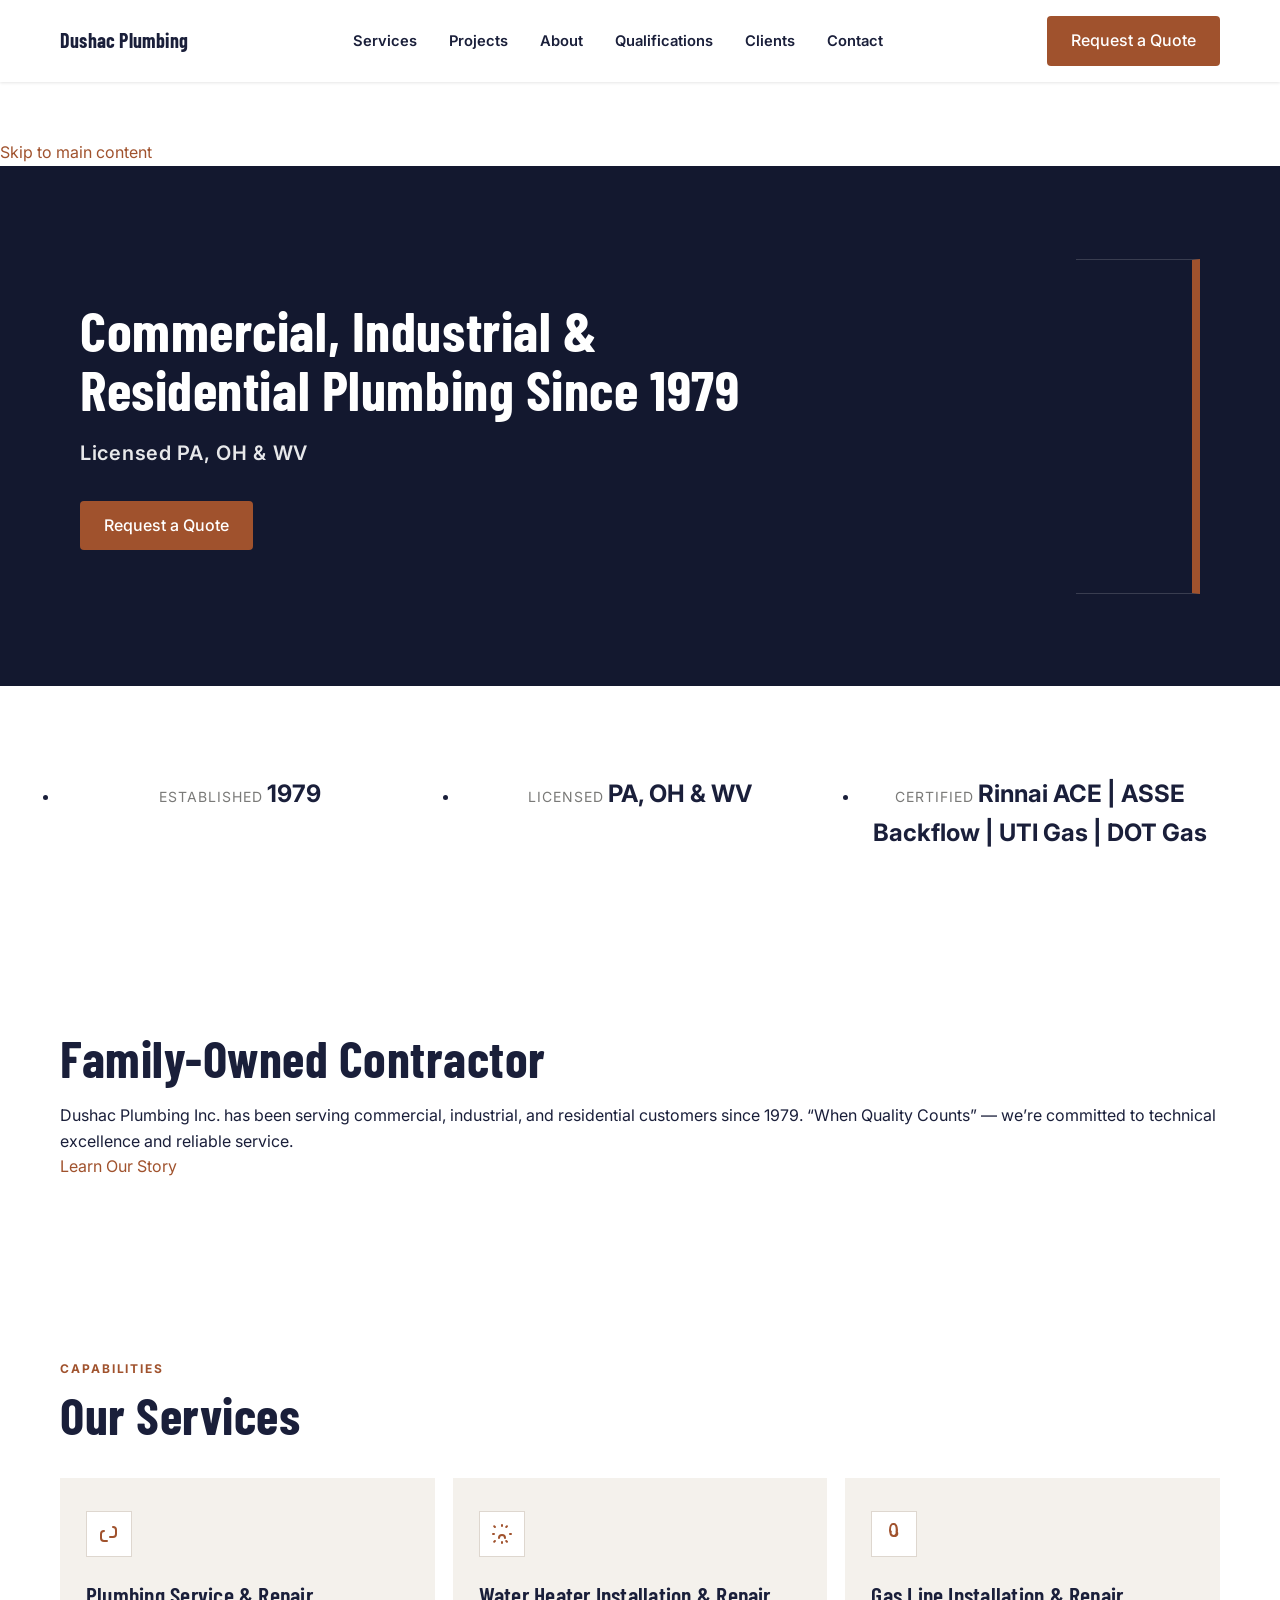
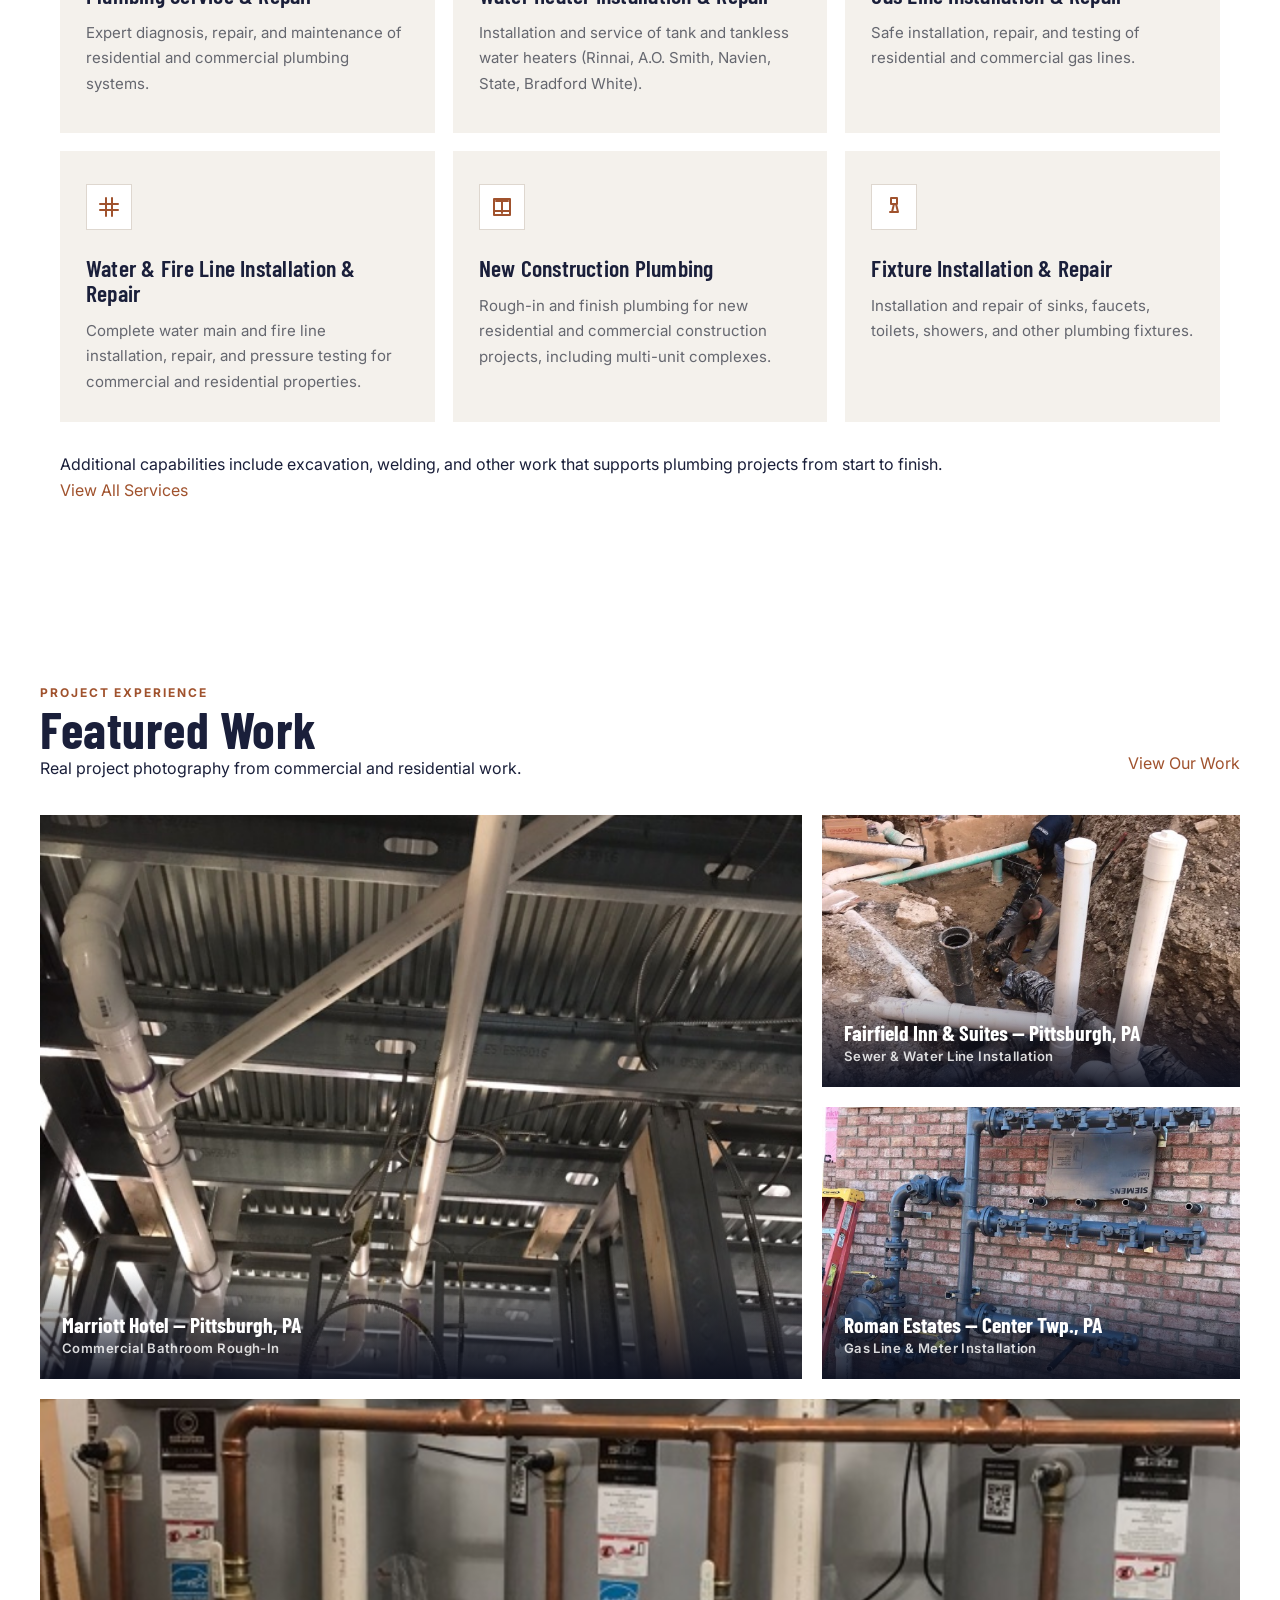
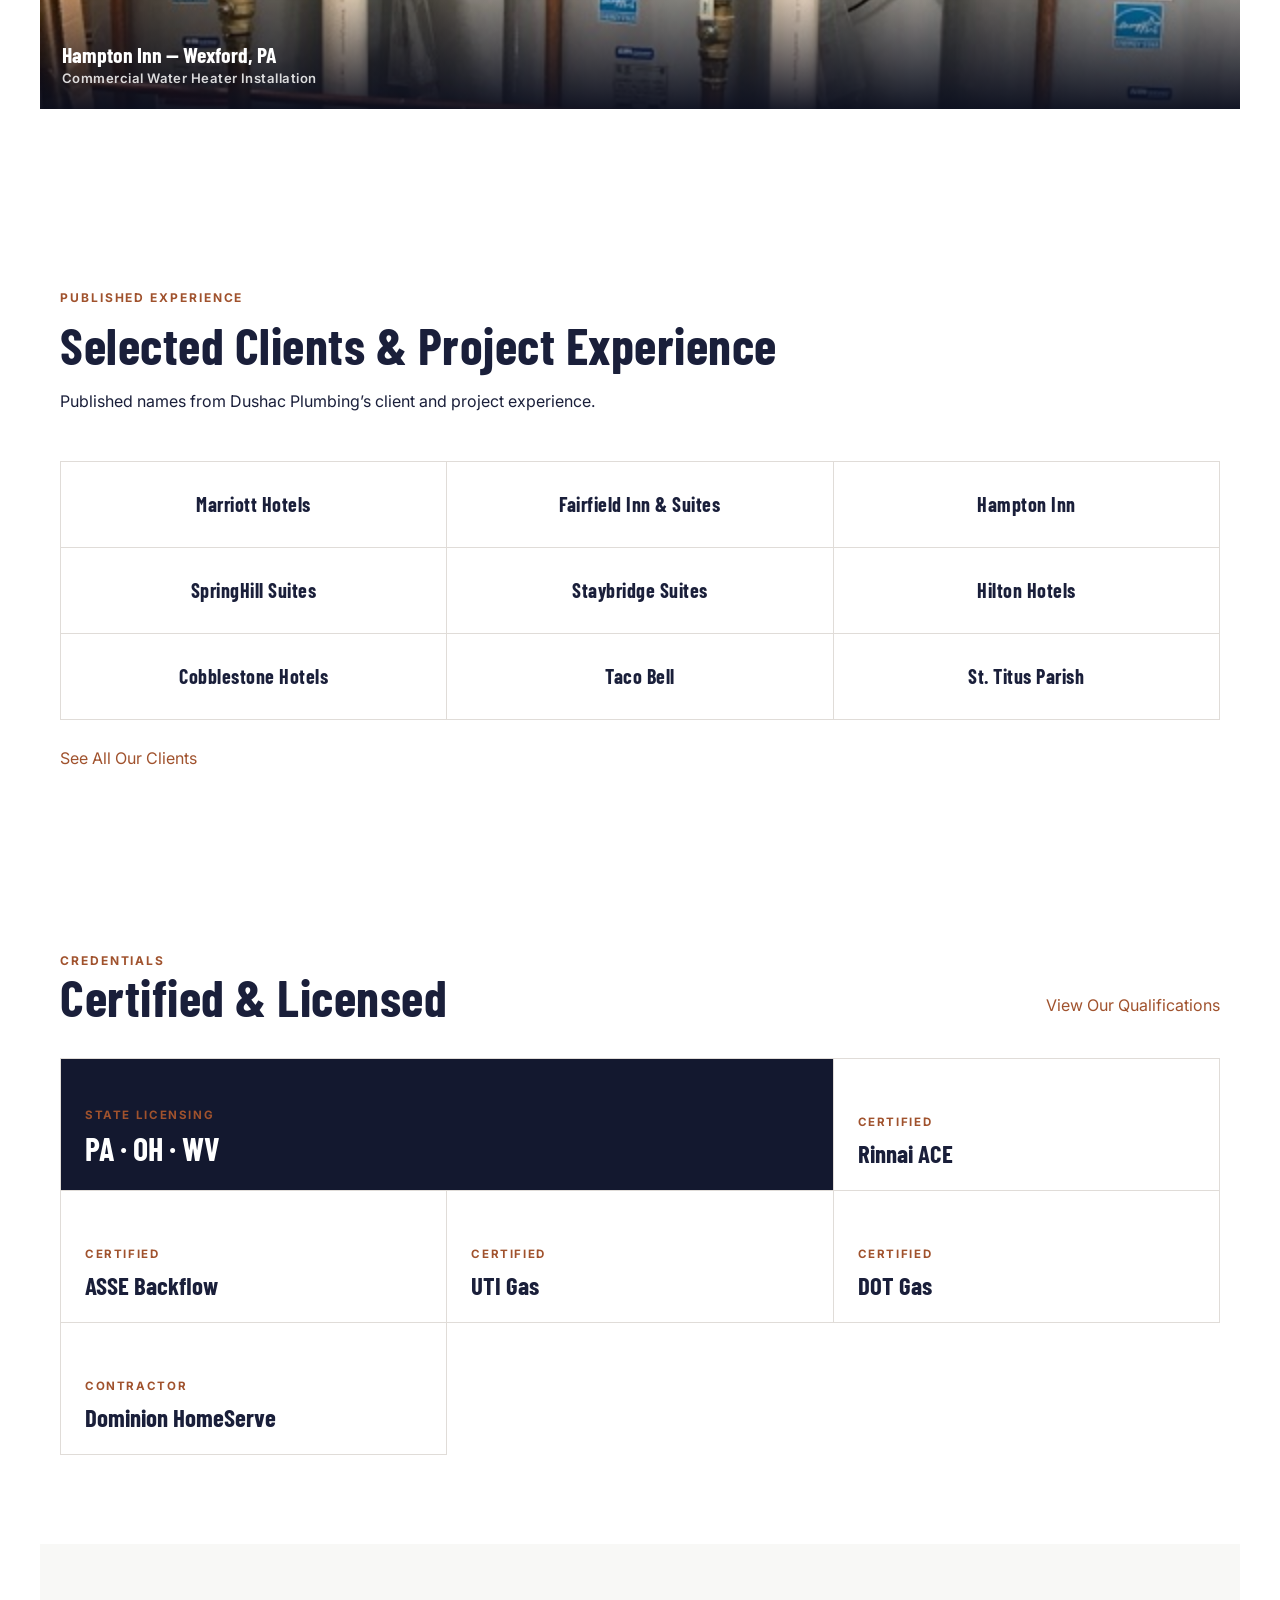
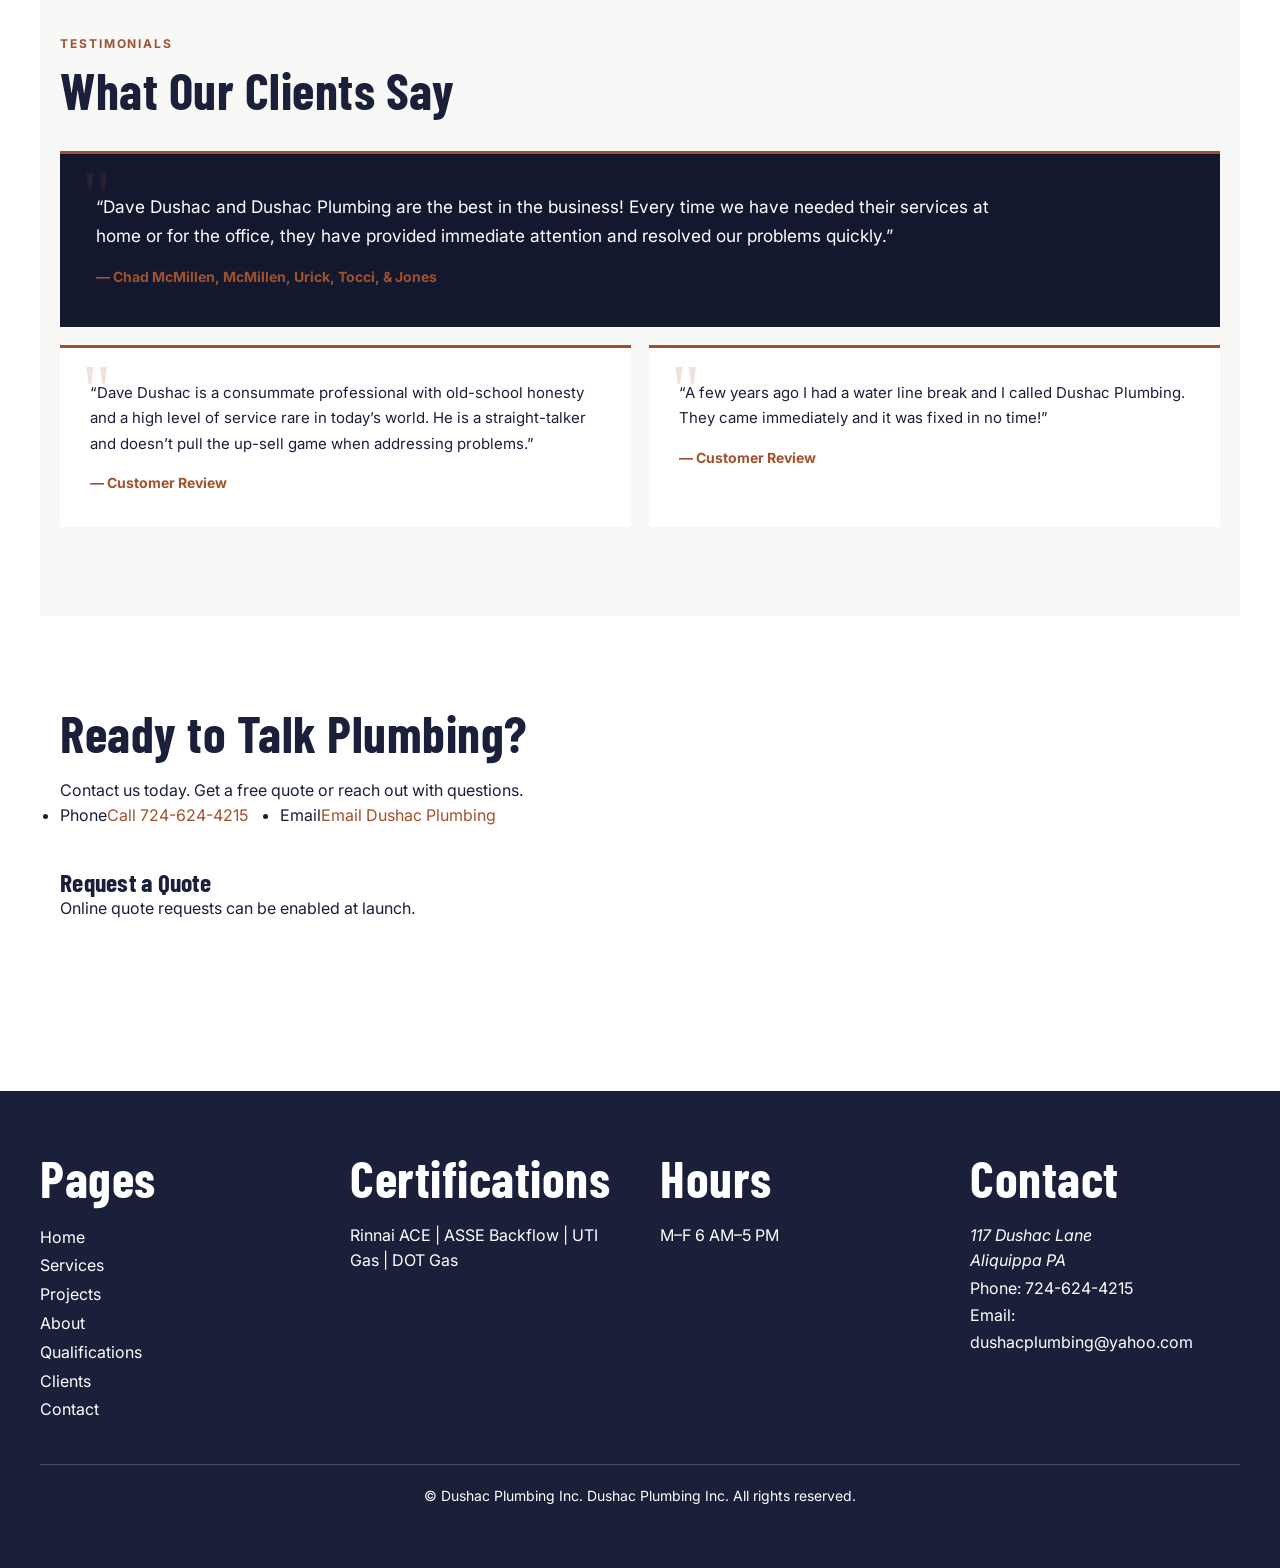
==== docs/index.html @ 8cc79f5d "Refine homepage CTAs and section presentation" ====
<!DOCTYPE html>
<html lang="en">
<head>
  <meta charset="UTF-8">
  <meta name="viewport" content="width=device-width, initial-scale=1.0">
  <title>Dushac Plumbing | Commercial, Industrial &amp; Residential Plumbing Since 1979</title>
  <meta name="description" content="Dushac Plumbing Inc. is a licensed plumbing contractor providing commercial, industrial, and residential plumbing services since 1979.">
  <link rel="stylesheet" href="styles.css">
</head>
<body>
  <a href="#main-content">Skip to main content</a>

  <header class="site-header" id="top">
    <div class="header-inner">
      <a class="logo" href="index.html" aria-label="Dushac Plumbing home">Dushac Plumbing</a>

      <button class="menu-toggle" type="button" aria-expanded="false" aria-controls="primary-nav" aria-label="Toggle navigation menu">
        <span class="menu-toggle-icon" aria-hidden="true"></span>
        <span class="menu-toggle-icon" aria-hidden="true"></span>
        <span class="menu-toggle-icon" aria-hidden="true"></span>
        <span class="menu-toggle-label">Menu</span>
      </button>

      <nav class="primary-nav" id="primary-nav" aria-label="Primary">
        <ul>
          <li><a href="services.html">Services</a></li>
          <li><a href="projects.html">Projects</a></li>
          <li><a href="about.html">About</a></li>
          <li><a href="qualifications.html">Qualifications</a></li>
          <li><a href="clients.html">Clients</a></li>
          <li><a href="contact.html">Contact</a></li>
        </ul>
      </nav>

      <a class="btn btn-copper header-cta" href="#contact-cta">Request a Quote</a>
    </div>
  </header>

  <main id="main-content">
    <section id="hero" class="section section-hero" aria-labelledby="hero-title">
      <h1 id="hero-title">Commercial, Industrial &amp; Residential Plumbing Since 1979</h1>
      <p class="hero-subtitle"><span>Licensed</span> PA, OH &amp; WV</p>
      <a class="btn btn-copper" href="#contact-cta">Request a Quote</a>
    </section>

    <section id="credibility-strip" class="section section-credibility" aria-label="Credibility highlights">
      <ul class="credibility-list">
        <li class="credibility-item">
          <span class="credibility-label">Established</span>
          <span class="credibility-value">1979</span>
        </li>
        <li class="credibility-item">
          <span class="credibility-label">Licensed</span>
          <span class="credibility-value">PA, OH &amp; WV</span>
        </li>
        <li class="credibility-item">
          <span class="credibility-label">Certified</span>
          <span class="credibility-value">Rinnai ACE | ASSE Backflow | UTI Gas | DOT Gas</span>
        </li>
      </ul>
    </section>

    <section id="company-overview" class="section section-overview" aria-labelledby="company-overview-title">
      <h2 id="company-overview-title">Family-Owned Contractor</h2>
      <p>Dushac Plumbing Inc. has been serving commercial, industrial, and residential customers since 1979. &ldquo;When Quality Counts&rdquo; &mdash; we&rsquo;re committed to technical excellence and reliable service.</p>
      <p><a class="text-link" href="about.html">Learn Our Story</a></p>
    </section>

    <section id="services-teaser" class="section section-services" aria-labelledby="services-teaser-title">
      <p class="section-kicker">Capabilities</p>
      <h2 id="services-teaser-title">Our Services</h2>
      <div class="service-cards">
        <article class="service-card">
          <svg class="service-icon" viewBox="0 0 24 24" fill="none" stroke="currentColor" stroke-width="2" aria-hidden="true">
            <path d="M7 9a3 3 0 0 0-3 3v4a3 3 0 0 0 3 3h3m6-14a3 3 0 0 1 3 3v4a3 3 0 0 1-3 3h-3"/>
          </svg>
          <h3>Plumbing Service &amp; Repair</h3>
          <p>Expert diagnosis, repair, and maintenance of residential and commercial plumbing systems.</p>
        </article>
        <article class="service-card">
          <svg class="service-icon" viewBox="0 0 24 24" fill="none" stroke="currentColor" stroke-width="2" aria-hidden="true">
            <path d="M12 3v1m0 16v1M4.22 4.22l.707.707m11.314 0l.707-.707M3 12h1m16 0h1M4.22 19.78l.707-.707m11.314 0l.707.707M9 16a3 3 0 0 1 6 0"/>
          </svg>
          <h3>Water Heater Installation &amp; Repair</h3>
          <p>Installation and service of tank and tankless water heaters (Rinnai, A.O. Smith, Navien, State, Bradford White).</p>
        </article>
        <article class="service-card">
          <svg class="service-icon" viewBox="0 0 24 24" fill="none" stroke="currentColor" stroke-width="2" aria-hidden="true">
            <path d="M12 2c1.657 0 3 2.686 3 6 0 .545-.063 1.064-.175 1.547C15.5 11.1 15.97 14 12 14c-3.97 0-3.5-2.9-3.175-4.453C8.063 9.064 8 8.545 8 8c0-3.314 1.343-6 3-6m0 0c-1.657 0-3 2.686-3 6 0 .545.063 1.064.175 1.547.325 1.553.294 4.453 3.175 4.453 2.97 0 3.5-2.9 3.175-4.453.112-.483.175-1.002.175-1.547 0-3.314-1.343-6-3-6"/>
          </svg>
          <h3>Gas Line Installation &amp; Repair</h3>
          <p>Safe installation, repair, and testing of residential and commercial gas lines.</p>
        </article>
        <article class="service-card">
          <svg class="service-icon" viewBox="0 0 24 24" fill="none" stroke="currentColor" stroke-width="2" aria-hidden="true">
            <path d="M3 9h18M3 15h18M9 3v18M15 3v18"/>
          </svg>
          <h3>Water &amp; Fire Line Installation &amp; Repair</h3>
          <p>Complete water main and fire line installation, repair, and pressure testing for commercial and residential properties.</p>
        </article>
        <article class="service-card">
          <svg class="service-icon" viewBox="0 0 24 24" fill="none" stroke="currentColor" stroke-width="2" aria-hidden="true">
            <path d="M4 4h16v16H4V4m2 2h12m-6 0v12m-8-2h16"/>
          </svg>
          <h3>New Construction Plumbing</h3>
          <p>Rough-in and finish plumbing for new residential and commercial construction projects, including multi-unit complexes.</p>
        </article>
        <article class="service-card">
          <svg class="service-icon" viewBox="0 0 24 24" fill="none" stroke="currentColor" stroke-width="2" aria-hidden="true">
            <path d="M9 3h6M9 3v6h6V3m-3 6l-2 8m4-8l2 8M8 17h8"/>
          </svg>
          <h3>Fixture Installation &amp; Repair</h3>
          <p>Installation and repair of sinks, faucets, toilets, showers, and other plumbing fixtures.</p>
        </article>
      </div>
      <p class="section-note">Additional capabilities include excavation, welding, and other work that supports plumbing projects from start to finish.</p>
      <p><a class="text-link" href="services.html">View All Services</a></p>
    </section>

    <section id="featured-projects" class="section section-projects" aria-labelledby="featured-projects-title">
      <div class="section-heading-row">
        <div>
          <p class="section-kicker">Project Experience</p>
          <h2 id="featured-projects-title">Featured Work</h2>
          <p>Real project photography from commercial and residential work.</p>
        </div>
        <a class="text-link section-heading-link" href="projects.html">View Our Work</a>
      </div>
      <div class="featured-gallery">
        <article class="featured-card featured-card-lead">
          <figure class="project-figure">
            <img src="images/projects/marriott-pittsburgh-bathroom-rough-in.jpg" alt="Marriott Hotel commercial bathroom rough-in in Pittsburgh, PA" loading="lazy" width="600" height="800">
            <figcaption class="project-caption">
              <span class="project-place">Marriott Hotel — Pittsburgh, PA</span>
              <span class="project-scope">Commercial Bathroom Rough-In</span>
            </figcaption>
          </figure>
        </article>
        <article class="featured-card">
          <figure class="project-figure">
            <img src="images/projects/fairfield-pittsburgh-sewer-water-line.jpg" alt="Fairfield Inn &amp; Suites sewer and water line installation in Pittsburgh, PA" loading="lazy" width="600" height="800">
            <figcaption class="project-caption">
              <span class="project-place">Fairfield Inn &amp; Suites — Pittsburgh, PA</span>
              <span class="project-scope">Sewer &amp; Water Line Installation</span>
            </figcaption>
          </figure>
        </article>
        <article class="featured-card">
          <figure class="project-figure">
            <img src="images/projects/roman-estates-gas-line-meter.jpg" alt="Roman Estates apartment complex gas line and meter installation in Center Twp., PA" loading="lazy" width="600" height="800">
            <figcaption class="project-caption">
              <span class="project-place">Roman Estates — Center Twp., PA</span>
              <span class="project-scope">Gas Line &amp; Meter Installation</span>
            </figcaption>
          </figure>
        </article>
        <article class="featured-card featured-card-wide">
          <figure class="project-figure">
            <img src="images/projects/hampton-wexford-water-heater.jpg" alt="Hampton Inn commercial water heater installation in Wexford, PA" loading="lazy" width="600" height="800">
            <figcaption class="project-caption">
              <span class="project-place">Hampton Inn — Wexford, PA</span>
              <span class="project-scope">Commercial Water Heater Installation</span>
            </figcaption>
          </figure>
        </article>
      </div>
    </section>

    <section id="client-logos" class="section section-clients" aria-labelledby="client-logos-title">
      <p class="section-kicker">Published Experience</p>
      <h2 id="client-logos-title">Selected Clients &amp; Project Experience</h2>
      <p class="section-deck">Published names from Dushac Plumbing&rsquo;s client and project experience.</p>
      <div class="client-logos-slot" data-client-logos-slot>
        <div class="client-badge-grid">
          <div class="client-badge">Marriott Hotels</div>
          <div class="client-badge">Fairfield Inn &amp; Suites</div>
          <div class="client-badge">Hampton Inn</div>
          <div class="client-badge">SpringHill Suites</div>
          <div class="client-badge">Staybridge Suites</div>
          <div class="client-badge">Hilton Hotels</div>
          <div class="client-badge">Cobblestone Hotels</div>
          <div class="client-badge">Taco Bell</div>
          <div class="client-badge">St. Titus Parish</div>
        </div>
      </div>
      <p><a class="text-link" href="clients.html">See All Our Clients</a></p>
    </section>

    <section id="qualifications-preview" class="section section-qualifications" aria-labelledby="qualifications-preview-title">
      <div class="section-heading-row">
        <div>
          <p class="section-kicker">Credentials</p>
          <h2 id="qualifications-preview-title">Certified &amp; Licensed</h2>
        </div>
        <a class="text-link section-heading-link" href="qualifications.html">View Our Qualifications</a>
      </div>
      <div class="qualification-grid">
        <article class="qualification-card qualification-card-wide">
          <span class="qualification-label">State Licensing</span>
          <strong>PA · OH · WV</strong>
        </article>
        <article class="qualification-card">
          <span class="qualification-label">Certified</span>
          <strong>Rinnai ACE</strong>
        </article>
        <article class="qualification-card">
          <span class="qualification-label">Certified</span>
          <strong>ASSE Backflow</strong>
        </article>
        <article class="qualification-card">
          <span class="qualification-label">Certified</span>
          <strong>UTI Gas</strong>
        </article>
        <article class="qualification-card">
          <span class="qualification-label">Certified</span>
          <strong>DOT Gas</strong>
        </article>
        <article class="qualification-card">
          <span class="qualification-label">Contractor</span>
          <strong>Dominion HomeServe</strong>
        </article>
      </div>
    </section>

    <section id="testimonials-preview" class="section section-testimonials" aria-labelledby="testimonials-preview-title">
      <p class="section-kicker">Testimonials</p>
      <h2 id="testimonials-preview-title">What Our Clients Say</h2>
      <div class="testimonial-grid" data-testimonials-slot>
        <blockquote class="testimonial">
          <p>&ldquo;Dave Dushac and Dushac Plumbing are the best in the business! Every time we have needed their services at home or for the office, they have provided immediate attention and resolved our problems quickly.&rdquo;</p>
          <footer>&mdash; Chad McMillen, McMillen, Urick, Tocci, &amp; Jones</footer>
        </blockquote>
        <blockquote class="testimonial">
          <p>&ldquo;Dave Dushac is a consummate professional with old-school honesty and a high level of service rare in today&rsquo;s world. He is a straight-talker and doesn&rsquo;t pull the up-sell game when addressing problems.&rdquo;</p>
          <footer>&mdash; Customer Review</footer>
        </blockquote>
        <blockquote class="testimonial">
          <p>&ldquo;A few years ago I had a water line break and I called Dushac Plumbing. They came immediately and it was fixed in no time!&rdquo;</p>
          <footer>&mdash; Customer Review</footer>
        </blockquote>
      </div>
    </section>

    <section id="contact-cta" class="section section-contact" aria-labelledby="contact-cta-title">
      <h2 id="contact-cta-title">Ready to Talk Plumbing?</h2>
      <p>Contact us today. Get a free quote or reach out with questions.</p>
      <ul class="contact-methods">
        <li><span class="contact-method-label">Phone</span><a class="contact-action contact-phone" href="tel:+17246244215">Call 724-624-4215</a></li>
        <li><span class="contact-method-label">Email</span><a class="contact-action" href="mailto:dushacplumbing@yahoo.com">Email Dushac Plumbing</a></li>
      </ul>

      <div class="contact-cta-block">
        <h3>Request a Quote</h3>
        <p class="form-note">Online quote requests can be enabled at launch.</p>
      </div>
    </section>
  </main>

  <footer id="footer" class="site-footer">
    <div class="footer-grid">
      <section class="footer-block" aria-labelledby="footer-links-title">
        <h2 id="footer-links-title">Pages</h2>
        <ul>
          <li><a href="index.html">Home</a></li>
          <li><a href="services.html">Services</a></li>
          <li><a href="projects.html">Projects</a></li>
          <li><a href="about.html">About</a></li>
          <li><a href="qualifications.html">Qualifications</a></li>
          <li><a href="clients.html">Clients</a></li>
          <li><a href="contact.html">Contact</a></li>
        </ul>
      </section>

      <section class="footer-block" aria-labelledby="footer-certs-title">
        <h2 id="footer-certs-title">Certifications</h2>
        <p>Rinnai ACE | ASSE Backflow | UTI Gas | DOT Gas</p>
      </section>

      <section class="footer-block" aria-labelledby="footer-hours-title">
        <h2 id="footer-hours-title">Hours</h2>
        <p>M&ndash;F 6 AM&ndash;5 PM</p>
      </section>

      <section class="footer-block" aria-labelledby="footer-contact-title">
        <h2 id="footer-contact-title">Contact</h2>
        <address>
          117 Dushac Lane<br>
          Aliquippa PA
        </address>
        <p>Phone: <a href="tel:+17246244215">724-624-4215</a></p>
        <p>Email: <a href="mailto:dushacplumbing@yahoo.com">dushacplumbing@yahoo.com</a></p>
      </section>
    </div>
    <p class="footer-copy">&copy; <span id="copyright-year">Dushac Plumbing Inc.</span> Dushac Plumbing Inc. All rights reserved.</p>
  </footer>

  <script src="script.js"></script>
</body>
</html>
---- docs/styles.css ----
@import url('https://fonts.googleapis.com/css2?family=Barlow+Condensed:wght@600;700&family=Inter:wght@400;500;600;700&display=swap');

/* Dushac Plumbing – base structure and layout */

/* 1. Custom properties */
:root {
  --primary-navy: #1a1f3a;
  --accent-copper: #a0522d;
  --bg-light: #f8f8f6;
  --text-dark: #1a1f3a;
  --text-light: #7a7a78;
  --border: #e0dcd8;
}

/* 2. Base styles */
html {
  scroll-behavior: smooth;
}

* {
  margin: 0;
  padding: 0;
  box-sizing: border-box;
}

body {
  font-family: 'Inter', sans-serif;
  font-size: 16px;
  line-height: 1.6;
  color: var(--text-dark);
  background: white;
  margin-top: 70px; /* clears fixed header */
}

h1,
h2,
h3 {
  font-family: 'Montserrat', sans-serif;
  font-weight: 700;
}

h1 {
  font-size: 48px;
}

h2 {
  font-size: 36px;
}

h3 {
  font-size: 24px;
}

/* 3. Header */
header {
  position: fixed;
  top: 0;
  width: 100%;
  background: white;
  box-shadow: 0 2px 4px rgba(0, 0, 0, 0.1);
  z-index: 1000;
}

.header-inner {
  max-width: 1200px;
  margin: 0 auto;
  padding: 16px 20px;
  display: flex;
  align-items: center;
  justify-content: space-between;
}

.logo {
  font-size: 20px;
  font-weight: 700;
  color: var(--primary-navy);
  text-decoration: none;
}

/* 4. Navigation */
.primary-nav ul {
  display: flex;
  gap: 32px;
  list-style: none;
}

.primary-nav a {
  color: var(--text-dark);
  text-decoration: none;
  transition: color 0.3s;
}

.primary-nav a:hover {
  color: var(--accent-copper);
}

.menu-toggle {
  display: none;
  background: none;
  border: none;
  cursor: pointer;
  font-size: 24px;
}

@media (max-width: 767px) {
  .primary-nav {
    display: none;
  }

  .menu-toggle {
    display: block;
  }
}

/* 5. Main body sections */
.section {
  padding: 80px 20px;
  max-width: 1200px;
  margin: 0 auto;
}

/* 6. Buttons */
.btn {
  display: inline-block;
  padding: 12px 24px;
  border: none;
  border-radius: 4px;
  cursor: pointer;
  font-size: 16px;
  text-decoration: none;
  transition: background 0.3s ease;
  font-family: inherit;
  font-weight: 500;
}

.btn-copper {
  background: var(--accent-copper);
  color: white;
}

.btn-copper:hover {
  background: #8b4513;
}

/* 7. Forms */
.quote-form {
  display: flex;
  flex-direction: column;
  gap: 20px;
  max-width: 600px;
  margin: 0 auto;
}

.form-field {
  display: flex;
  flex-direction: column;
}

.form-field label {
  margin-bottom: 8px;
  font-weight: 500;
  color: var(--text-dark);
}

.form-field input,
.form-field select,
.form-field textarea {
  padding: 12px;
  border: 1px solid var(--border);
  font-size: 16px;
  font-family: inherit;
  border-radius: 4px;
}

.form-field textarea {
  resize: vertical;
  min-height: 120px;
}

.form-field input:focus,
.form-field select:focus,
.form-field textarea:focus {
  outline: none;
  border-color: var(--accent-copper);
  box-shadow: 0 0 0 2px rgba(160, 82, 45, 0.1);
}

.quote-form button {
  align-self: flex-start;
}

/* 8. Mobile hamburger menu */
.menu-toggle-icon {
  display: block;
  width: 24px;
  height: 2px;
  background: var(--primary-navy);
  margin: 4px 0;
  transition: all 0.3s;
}

.menu-toggle.is-open .menu-toggle-icon:nth-child(1) {
  transform: rotate(45deg) translate(8px, 8px);
}

.menu-toggle.is-open .menu-toggle-icon:nth-child(2) {
  opacity: 0;
}

.menu-toggle.is-open .menu-toggle-icon:nth-child(3) {
  transform: rotate(-45deg) translate(8px, -8px);
}

.primary-nav.is-open {
  display: flex;
  flex-direction: column;
  position: fixed;
  top: 70px;
  left: 0;
  right: 0;
  background: white;
  padding: 20px;
  gap: 12px;
  box-shadow: 0 4px 8px rgba(0, 0, 0, 0.1);
}

/* 9. Footer */
.site-footer {
  background: var(--primary-navy);
  color: white;
  padding: 60px 20px;
  margin-top: 80px;
}

.footer-grid {
  max-width: 1200px;
  margin: 0 auto;
  display: grid;
  grid-template-columns: repeat(auto-fit, minmax(200px, 1fr));
  gap: 40px;
  margin-bottom: 40px;
}

.footer-block h3 {
  font-size: 16px;
  margin-bottom: 16px;
}

.footer-block ul {
  list-style: none;
}

.footer-block a {
  color: white;
  text-decoration: none;
  line-height: 1.8;
  transition: color 0.3s;
}

.footer-block a:hover {
  color: var(--accent-copper);
}

.footer-copy {
  max-width: 1200px;
  margin: 0 auto;
  border-top: 1px solid rgba(255, 255, 255, 0.2);
  padding-top: 20px;
  text-align: center;
  font-size: 14px;
}

/* 10. Responsive adjustments */
@media (max-width: 767px) {
  .header-cta {
    padding: 8px 16px;
    font-size: 14px;
  }

  .section {
    padding: 40px 20px;
  }
}

@media (min-width: 768px) {
  .primary-nav {
    display: flex !important;
    position: static !important;
    background: none !important;
    box-shadow: none !important;
    padding: 0 !important;
    top: auto !important;
    left: auto !important;
    right: auto !important;
    flex-direction: row !important;
    gap: 32px !important;
  }

  .menu-toggle {
    display: none;
  }
}

/* 11. Homepage sections */
.section-hero {
  background: linear-gradient(135deg, var(--primary-navy), var(--primary-navy));
  padding: 120px 20px;
  text-align: center;
  color: white;
}

.section-hero h1 {
  font-size: 56px;
  margin-bottom: 16px;
}

.hero-subtitle {
  font-size: 20px;
  color: rgba(255, 255, 255, 0.9);
  margin-bottom: 32px;
}

/* Credibility strip */
.credibility-list {
  display: grid;
  grid-template-columns: repeat(auto-fit, minmax(200px, 1fr));
  gap: 40px;
  max-width: 1200px;
  margin: 0 auto;
  text-align: center;
}

.credibility-item {
  padding: 0;
}

.credibility-label {
  font-size: 14px;
  color: var(--text-light);
  text-transform: uppercase;
  letter-spacing: 1px;
}

.credibility-value {
  font-size: 24px;
  font-weight: 700;
  color: var(--primary-navy);
  margin-top: 8px;
}

/* Services & projects */
.services-intro {
  margin-bottom: 40px;
}

.services-intro p {
  font-size: 16px;
  color: var(--text-light);
  margin-bottom: 16px;
}

.project-grid {
  display: grid;
  grid-template-columns: repeat(auto-fit, minmax(280px, 1fr));
  gap: 32px;
}

.project-card {
  background: white;
  border: 1px solid var(--border);
  padding: 24px;
  border-radius: 4px;
  transition: transform 0.3s, box-shadow 0.3s;
}

.project-card:hover {
  transform: translateY(-4px);
  box-shadow: 0 8px 16px rgba(0, 0, 0, 0.1);
}

.project-card h3 {
  font-size: 18px;
  margin-bottom: 8px;
}

.project-meta {
  font-size: 12px;
  color: var(--text-light);
  text-transform: uppercase;
  letter-spacing: 0.5px;
  margin-bottom: 12px;
}

.project-card p {
  font-size: 14px;
  color: var(--text-light);
}

/* Two-column layout */
.two-column {
  display: grid;
  grid-template-columns: 1fr 1fr;
  gap: 40px;
}

@media (max-width: 767px) {
  .two-column {
    grid-template-columns: 1fr;
  }
}

/* Contact CTA */
.contact-methods {
  display: flex;
  gap: 32px;
  margin-bottom: 40px;
  flex-wrap: wrap;
}

.contact-phone,
.contact-email {
  flex: 1;
  min-width: 200px;
}

.contact-phone a,
.contact-email a {
  font-size: 18px;
  font-weight: 600;
  color: var(--accent-copper);
  text-decoration: none;
}

/* Testimonials */
.testimonial-item {
  background: var(--bg-light);
  padding: 24px;
  border-left: 4px solid var(--accent-copper);
  margin-bottom: 24px;
}

.testimonial-quote {
  font-size: 14px;
  color: var(--text-light);
  margin-bottom: 12px;
  font-style: italic;
}

.testimonial-author {
  font-weight: 600;
  color: var(--text-dark);
  font-size: 14px;
}

@media (max-width: 767px) {
  .section-hero {
    padding: 80px 20px;
  }

  .section-hero h1 {
    font-size: 36px;
  }
}

/* 12. Final section-specific rules */
.section-hero {
  padding-top: 100px; /* accounts for fixed header */
}

.section-overview,
.section-services,
.section-projects,
.section-clients,
.section-qualifications,
.section-contact {
  background: white;
}

.section-testimonials {
  background: var(--bg-light);
}

.service-cards {
  display: grid;
  grid-template-columns: repeat(3, 1fr);
  gap: 24px;
  margin: 32px 0;
}

.service-card {
  padding: 28px 24px;
  background: white;
  border: 1px solid var(--border);
  border-radius: 4px;
  transition: border-color 0.2s ease, box-shadow 0.2s ease;
  display: flex;
  flex-direction: column;
  align-items: flex-start;
}

.service-card:hover {
  border-color: var(--accent-copper);
  box-shadow: 0 2px 8px rgba(160, 82, 45, 0.1);
}

.service-icon {
  width: 28px;
  height: 28px;
  margin-bottom: 16px;
  flex-shrink: 0;
  color: var(--accent-copper);
  stroke-linecap: round;
  stroke-linejoin: round;
}

.service-card h3 {
  font-size: 18px;
  font-weight: 600;
  margin-bottom: 8px;
  color: var(--text-dark);
}

.service-card p {
  font-size: 14px;
  line-height: 1.6;
  color: var(--text-light);
}

@media (max-width: 768px) {
  .service-cards {
    grid-template-columns: repeat(2, 1fr);
  }
}

@media (max-width: 480px) {
  .service-cards {
    grid-template-columns: 1fr;
  }
}

.cert-list {
  list-style: none;
  padding: 0;
}

.cert-list li {
  margin-bottom: 8px;
}

.client-logos-slot {
  text-align: center;
  padding: 40px 20px;
  background: var(--bg-light);
  border-radius: 4px;
  color: var(--text-light);
}

.client-badge-grid {
  display: grid;
  grid-template-columns: repeat(3, 1fr);
  gap: 16px;
  margin: 32px 0;
}

.client-badge {
  padding: 18px 16px;
  background: #f8f8f6;
  border: 1px solid #e0dcd8;
  border-radius: 4px;
  text-align: center;
  font-size: 15px;
  font-weight: 500;
  color: var(--text-dark);
  transition: all 0.2s ease;
  white-space: nowrap;
  overflow: hidden;
  text-overflow: ellipsis;
}

.client-badge:hover {
  border-color: #d0c8c0;
  background: white;
}

@media (max-width: 768px) {
  .client-badge-grid {
    grid-template-columns: repeat(2, 1fr);
  }
}

@media (max-width: 480px) {
  .client-badge-grid {
    grid-template-columns: 1fr;
  }

  .client-badge {
    white-space: normal;
    overflow: visible;
  }
}

.testimonial-grid {
  display: grid;
  grid-template-columns: repeat(auto-fit, minmax(300px, 1fr));
  gap: 32px;
}

/* Testimonials enhancement */
.testimonial {
  position: relative;
  padding: 28px;
  margin: 0 0 24px 0;
  background: #f8f8f6;
  border-left: 4px solid var(--accent-copper);
  border-radius: 0;
}

.testimonial::before {
  content: '"';
  position: absolute;
  top: 8px;
  left: 16px;
  font-size: 48px;
  line-height: 0.8;
  color: var(--accent-copper);
  opacity: 0.15;
  pointer-events: none;
  user-select: none;
}

.testimonial p {
  position: relative;
  margin: 0 0 16px 0;
  font-size: 15px;
  line-height: 1.7;
  color: var(--text-dark);
}

.testimonial footer {
  margin: 0;
  font-size: 14px;
  font-weight: 600;
  color: var(--accent-copper);
}

@media (max-width: 768px) {
  .testimonial {
    padding: 20px;
  }

  .testimonial::before {
    font-size: 40px;
    top: 4px;
  }

  .testimonial p {
    font-size: 14px;
  }
}

/* 13. Services hub page */
.section-services-hub h1 {
  font-size: 48px;
  margin-bottom: 16px;
}

.section-services-hub > p {
  max-width: 760px;
  color: var(--text-light);
  font-size: 18px;
}

.section-services-hub h2 {
  margin-bottom: 32px;
}

.service-cards {
  display: grid;
  grid-template-columns: 1fr;
  gap: 24px;
}

@media (min-width: 768px) {
  .service-cards {
    grid-template-columns: 1fr 1fr;
  }
}

.service-card {
  background: var(--bg-light);
  border: 1px solid var(--border);
  border-left: 4px solid var(--accent-copper);
  border-radius: 4px;
  padding: 24px;
  display: flex;
  flex-direction: column;
  gap: 12px;
}

.service-card h3 {
  font-size: 20px;
}

.service-card p {
  color: var(--text-light);
  flex-grow: 1;
}

.service-card .text-link[aria-disabled="true"] {
  color: var(--text-light);
  text-decoration: none;
  cursor: default;
}


/* 14. Clients page */
.client-placeholder-note {
  font-size: 14px;
  color: var(--text-light);
  font-style: italic;
  margin-bottom: 24px;
}

.client-logo-grid {
  display: grid;
  grid-template-columns: 1fr;
  gap: 24px;
  min-height: 200px;
  padding: 40px 20px;
  background: var(--bg-light);
  border: 2px dashed var(--border);
  border-radius: 4px;
  align-items: center;
  justify-items: center;
}

.client-logo-grid-label {
  color: var(--text-light);
  text-align: center;
}

@media (min-width: 768px) and (max-width: 1023px) {
  .client-logo-grid {
    grid-template-columns: repeat(2, 1fr);
  }
}

@media (min-width: 1024px) {
  .client-logo-grid {
    grid-template-columns: repeat(3, 1fr);
  }
}

.why-list {
  list-style: none;
  display: grid;
  grid-template-columns: 1fr;
  gap: 32px;
}

@media (min-width: 768px) {
  .why-list {
    grid-template-columns: repeat(3, 1fr);
  }
}

.why-item {
  border-top: 4px solid var(--accent-copper);
  padding-top: 16px;
}

.why-item h3 {
  font-size: 20px;
  margin-bottom: 8px;
}

.why-item p {
  color: var(--text-light);
}


/* 15. Final polish */

/* Links */
a {
  color: var(--accent-copper);
  text-decoration: none;
  transition: color 0.3s;
}

a:hover {
  color: #8b4513;
  text-decoration: underline;
}

/* Header refinements */
header {
  box-shadow: 0 1px 3px rgba(0, 0, 0, 0.1);
}

.logo {
  transition: color 0.3s;
}

.logo:hover {
  color: var(--accent-copper);
}

/* Body padding for fixed header */
@media (min-width: 768px) {
  body {
    padding-top: 70px;
  }
}

@media (max-width: 767px) {
  body {
    padding-top: 60px;
  }
}

/* Anchor offset for fixed header */
.section {
  scroll-margin-top: 90px;
}

@media (max-width: 767px) {
  .section {
    scroll-margin-top: 70px;
  }
}

/* Button refinements */
.btn-copper:focus {
  outline: 2px solid var(--accent-copper);
  outline-offset: 2px;
}

.btn-copper:active {
  background: #6b3410;
}

/* Footer link hover */
.footer-block a {
  border-bottom: 1px solid transparent;
  transition: border-color 0.3s, color 0.3s;
}

.footer-block a:hover {
  border-bottom-color: var(--accent-copper);
}

/* Form improvements */
input:required,
textarea:required,
select:required {
  border-left: 3px solid var(--accent-copper);
}

button[type=submit] {
  transition: all 0.3s;
}

button[type=submit]:hover {
  background: #8b4513;
  transform: translateY(-2px);
  box-shadow: 0 4px 8px rgba(0, 0, 0, 0.2);
}

/* Project imagery */
/* Featured Work editorial layout (index.html only) */
.featured-gallery {
  display: grid;
  grid-template-columns: 2fr 1fr;
  grid-template-rows: auto auto auto;
  gap: 24px;
  margin: 40px 0;
}

.featured-card:nth-child(1) {
  grid-column: 1 / 2;
  grid-row: 1 / 3;
}

.featured-card:nth-child(2) {
  grid-column: 2 / 3;
  grid-row: 1 / 2;
}

.featured-card:nth-child(3) {
  grid-column: 2 / 3;
  grid-row: 2 / 3;
}

.featured-card:nth-child(4) {
  grid-column: 2 / 3;
  grid-row: 3 / 4;
}

.featured-card figure {
  margin: 0;
  overflow: hidden;
  aspect-ratio: auto;
  height: 100%;
}

.featured-card img {
  width: 100%;
  height: 100%;
  object-fit: cover;
  display: block;
}

.project-caption {
  padding: 16px;
  font-size: 14px;
  font-weight: 500;
  background: white;
}

@media (max-width: 768px) {
  .featured-gallery {
    grid-template-columns: 1fr;
    grid-template-rows: auto auto auto auto;
  }

  .featured-card:nth-child(1) {
    grid-column: 1 / 2;
    grid-row: 1 / 2;
  }

  .featured-card:nth-child(2) {
    grid-column: 1 / 2;
    grid-row: 2 / 3;
  }

  .featured-card:nth-child(3) {
    grid-column: 1 / 2;
    grid-row: 3 / 4;
  }

  .featured-card:nth-child(4) {
    grid-column: 1 / 2;
    grid-row: 4 / 5;
  }

  .featured-card:nth-child(1) figure {
    height: 400px;
  }

  .featured-card:nth-child(n+2) figure {
    height: 250px;
  }
}
.portfolio-grid { display: grid; grid-template-columns: repeat(auto-fit, minmax(280px, 1fr)); gap: 30px; }
.portfolio-item img { width: 100%; height: auto; display: block; margin-bottom: 12px; }


/* ========================================================================
   Premium visual polish — ChatGPT pass
   Scoped overrides intentionally live at the end so they win over legacy
   duplicate rules without destabilizing the rest of the site.
   ======================================================================== */

:root {
  --navy-deep: #13182f;
  --copper-soft: #b8663d;
  --paper: #f4f1ec;
  --ink-muted: #65676f;
}

body {
  font-family: 'Inter', 'Segoe UI', Arial, sans-serif;
}

h1,
h2,
h3,
.logo {
  font-family: 'Barlow Condensed', 'Arial Narrow', sans-serif;
  letter-spacing: 0.01em;
  line-height: 1.05;
}

h1 {
  font-size: clamp(2.8rem, 5.6vw, 4.9rem);
}

h2 {
  font-size: clamp(2.25rem, 4vw, 3.35rem);
  margin-bottom: 18px;
}

h3 {
  font-size: clamp(1.35rem, 2vw, 1.7rem);
}

.section {
  padding-top: clamp(64px, 7vw, 96px);
  padding-bottom: clamp(64px, 7vw, 96px);
}

.section-kicker {
  margin-bottom: 10px;
  color: var(--accent-copper);
  font-size: 0.75rem;
  font-weight: 700;
  letter-spacing: 0.16em;
  text-transform: uppercase;
}

.section-heading-row {
  display: flex;
  align-items: end;
  justify-content: space-between;
  gap: 28px;
  margin-bottom: 34px;
}

.section-heading-row h2,
.section-heading-row p {
  margin-bottom: 0;
}

.section-heading-link {
  flex: 0 0 auto;
  padding-bottom: 5px;
}

.primary-nav a {
  position: relative;
  font-size: 0.92rem;
  font-weight: 600;
}

.primary-nav a[aria-current="page"] {
  color: var(--accent-copper);
}

.primary-nav a[aria-current="page"]::after {
  content: '';
  position: absolute;
  left: 0;
  right: 0;
  bottom: -8px;
  height: 2px;
  background: var(--accent-copper);
}

/* Homepage hero: stronger editorial hierarchy without adding stock imagery. */
.section-hero {
  max-width: none;
  min-height: 520px;
  display: flex;
  flex-direction: column;
  justify-content: center;
  align-items: flex-start;
  text-align: left;
  background: var(--navy-deep);
  padding-left: max(24px, calc((100vw - 1120px) / 2));
  padding-right: max(24px, calc((100vw - 1120px) / 2));
  position: relative;
  overflow: hidden;
}

.section-hero::before {
  content: '';
  position: absolute;
  right: max(24px, calc((100vw - 1120px) / 2));
  top: 18%;
  width: 116px;
  height: 64%;
  border-top: 1px solid rgba(255,255,255,0.16);
  border-bottom: 1px solid rgba(255,255,255,0.16);
  border-right: 8px solid var(--accent-copper);
  pointer-events: none;
}

.section-hero h1 {
  max-width: 860px;
  margin-bottom: 18px;
  text-wrap: balance;
}

.section-hero .hero-subtitle {
  font-weight: 600;
  letter-spacing: 0.035em;
}

/* Service showcase — scoped to homepage so the services hub remains stable. */
#services-teaser .service-cards {
  display: grid;
  grid-template-columns: repeat(3, minmax(0, 1fr));
  gap: 18px;
  margin: 36px 0 30px;
}

#services-teaser .service-card {
  min-height: 255px;
  padding: 30px 26px 28px;
  background: var(--paper);
  border: 0;
  border-top: 3px solid transparent;
  border-radius: 0;
  box-shadow: none;
  gap: 0;
  transition: transform .2s ease, border-color .2s ease, background .2s ease;
}

#services-teaser .service-card:hover {
  transform: translateY(-4px);
  border-top-color: var(--accent-copper);
  background: #fff;
  box-shadow: none;
}

#services-teaser .service-icon {
  width: 46px;
  height: 46px;
  padding: 10px;
  margin-bottom: 26px;
  color: var(--accent-copper);
  background: #fff;
  border: 1px solid #ded7cf;
}

#services-teaser .service-card h3 {
  margin-bottom: 12px;
  font-size: 1.48rem;
}

#services-teaser .service-card p {
  color: var(--ink-muted);
  font-size: 0.94rem;
  line-height: 1.7;
}

/* Featured Work — one lead image, two supporting images, one wide closer. */
#featured-projects {
  max-width: 1240px;
}

.featured-gallery {
  display: grid;
  grid-template-columns: minmax(0, 1.42fr) minmax(300px, .78fr);
  grid-template-rows: 272px 272px 310px;
  gap: 20px;
  margin: 0;
}

.featured-card:nth-child(1) {
  grid-column: 1;
  grid-row: 1 / 3;
}

.featured-card:nth-child(2) {
  grid-column: 2;
  grid-row: 1;
}

.featured-card:nth-child(3) {
  grid-column: 2;
  grid-row: 2;
}

.featured-card:nth-child(4) {
  grid-column: 1 / 3;
  grid-row: 3;
}

.featured-card,
.featured-card figure {
  min-height: 0;
  height: 100%;
  margin: 0;
}

.featured-card figure {
  position: relative;
  overflow: hidden;
  background: var(--navy-deep);
}

.featured-card img {
  width: 100%;
  height: 100%;
  display: block;
  object-fit: cover;
  transition: transform .35s ease;
}

.featured-card:hover img {
  transform: scale(1.025);
}

.featured-card:nth-child(4) img {
  object-position: center 48%;
}

.project-caption {
  position: absolute;
  left: 0;
  right: 0;
  bottom: 0;
  padding: 42px 22px 20px;
  color: #fff;
  background: linear-gradient(to top, rgba(10,14,30,.92), rgba(10,14,30,0));
  display: flex;
  flex-direction: column;
  gap: 3px;
}

.project-place {
  font-family: 'Barlow Condensed', 'Arial Narrow', sans-serif;
  font-size: 1.35rem;
  font-weight: 700;
  line-height: 1.05;
}

.project-scope {
  font-size: 0.82rem;
  font-weight: 600;
  letter-spacing: .035em;
  color: rgba(255,255,255,.84);
}

/* Client names become a restrained typographic trust wall, not fake logos. */
#client-logos .client-logos-slot {
  padding: 10px 0 0;
  background: transparent;
  color: inherit;
}

#client-logos .client-badge-grid {
  grid-template-columns: repeat(3, minmax(0, 1fr));
  gap: 0;
  margin: 36px 0 26px;
  border-top: 1px solid var(--border);
  border-left: 1px solid var(--border);
}

#client-logos .client-badge {
  min-height: 86px;
  display: flex;
  align-items: center;
  justify-content: center;
  padding: 18px;
  background: #fff;
  border: 0;
  border-right: 1px solid var(--border);
  border-bottom: 1px solid var(--border);
  border-radius: 0;
  color: var(--primary-navy);
  font-family: 'Barlow Condensed', 'Arial Narrow', sans-serif;
  font-size: 1.25rem;
  font-weight: 700;
  letter-spacing: .025em;
  white-space: normal;
  transition: background .2s ease, color .2s ease;
}

#client-logos .client-badge:hover {
  background: var(--navy-deep);
  color: #fff;
  border-color: var(--border);
}

/* Qualification trust grid — text-only, no fake certification marks. */
.qualification-grid {
  display: grid;
  grid-template-columns: repeat(3, minmax(0, 1fr));
  border-top: 1px solid var(--border);
  border-left: 1px solid var(--border);
}

.qualification-card {
  min-height: 132px;
  display: flex;
  flex-direction: column;
  justify-content: end;
  gap: 8px;
  padding: 24px;
  border-right: 1px solid var(--border);
  border-bottom: 1px solid var(--border);
  background: #fff;
}

.qualification-card-wide {
  grid-column: span 2;
  background: var(--navy-deep);
  color: #fff;
}

.qualification-card strong {
  font-family: 'Barlow Condensed', 'Arial Narrow', sans-serif;
  font-size: 1.55rem;
  line-height: 1.05;
}

.qualification-card-wide strong {
  font-size: 2rem;
}

.qualification-label {
  color: var(--accent-copper);
  font-size: .72rem;
  font-weight: 700;
  letter-spacing: .14em;
  text-transform: uppercase;
}

/* Testimonials: one feature quote plus two supporting quotes. */
#testimonials-preview .testimonial-grid {
  display: grid;
  grid-template-columns: repeat(2, minmax(0, 1fr));
  gap: 18px;
  margin-top: 34px;
}

#testimonials-preview .testimonial {
  margin: 0;
  padding: 32px 30px;
  background: #fff;
  border: 0;
  border-top: 3px solid var(--accent-copper);
}

#testimonials-preview .testimonial:first-child {
  grid-column: 1 / -1;
  padding: 38px 36px;
  background: var(--navy-deep);
  color: #fff;
}

#testimonials-preview .testimonial:first-child p {
  max-width: 920px;
  color: #fff;
  font-size: 1.08rem;
}

#testimonials-preview .testimonial::before {
  top: 14px;
  left: 22px;
  font-family: Georgia, serif;
  font-size: 4.5rem;
  opacity: .16;
}

#testimonials-preview .testimonial footer {
  font-weight: 700;
}

/* Qualifications page: stronger trust hierarchy. */
.cert-grid {
  display: grid;
  grid-template-columns: repeat(4, minmax(0, 1fr));
  gap: 16px;
  list-style: none;
  padding: 0;
}

.cert-card {
  min-height: 180px;
  padding: 24px;
  border: 1px solid var(--border);
  border-top: 3px solid var(--accent-copper);
  background: var(--paper);
}

/* Mobile navigation and responsive polish. */
@media (max-width: 900px) {
  #services-teaser .service-cards {
    grid-template-columns: repeat(2, minmax(0, 1fr));
  }

  .cert-grid {
    grid-template-columns: repeat(2, minmax(0, 1fr));
  }
}

@media (max-width: 767px) {
  body {
    margin-top: 68px;
  }

  .header-inner {
    min-height: 68px;
    padding-top: 10px;
    padding-bottom: 10px;
  }

  .menu-toggle {
    min-width: 48px;
    min-height: 48px;
    display: flex;
    flex-direction: column;
    justify-content: center;
    align-items: center;
  }

  .menu-toggle-label {
    margin-top: 2px;
    font-size: .68rem;
    font-weight: 700;
    letter-spacing: .06em;
    text-transform: uppercase;
  }

  .primary-nav.is-open {
    top: 68px;
    padding: 12px 20px 22px;
  }

  .primary-nav.is-open ul {
    width: 100%;
    flex-direction: column;
    gap: 0;
  }

  .primary-nav.is-open a {
    display: flex;
    min-height: 48px;
    align-items: center;
    border-bottom: 1px solid var(--border);
  }

  .primary-nav a[aria-current="page"]::after {
    display: none;
  }

  .section-hero {
    min-height: 470px;
    padding-top: 86px;
    padding-bottom: 86px;
    align-items: flex-start;
    text-align: left;
  }

  .section-hero::before {
    width: 74px;
    height: 46%;
    top: auto;
    bottom: 11%;
    right: 22px;
  }

  .section-heading-row {
    display: block;
    margin-bottom: 28px;
  }

  .section-heading-link {
    display: inline-block;
    margin-top: 14px;
  }

  #services-teaser .service-cards {
    grid-template-columns: 1fr;
  }

  #services-teaser .service-card {
    min-height: 0;
  }

  .featured-gallery {
    display: grid;
    grid-template-columns: 1fr;
    grid-template-rows: none;
    gap: 14px;
  }

  .featured-card:nth-child(1),
  .featured-card:nth-child(2),
  .featured-card:nth-child(3),
  .featured-card:nth-child(4) {
    grid-column: 1;
    grid-row: auto;
  }

  .featured-card:nth-child(1) figure {
    height: 420px;
  }

  .featured-card:nth-child(n+2) figure {
    height: 270px;
  }

  .project-caption {
    position: absolute;
    padding: 54px 18px 18px;
  }

  #client-logos .client-badge-grid {
    grid-template-columns: repeat(2, minmax(0, 1fr));
  }

  .qualification-grid {
    grid-template-columns: repeat(2, minmax(0, 1fr));
  }

  .qualification-card-wide {
    grid-column: 1 / -1;
  }

  #testimonials-preview .testimonial-grid {
    grid-template-columns: 1fr;
  }

  #testimonials-preview .testimonial:first-child {
    grid-column: auto;
  }
}

@media (max-width: 520px) {
  .header-cta {
    display: none;
  }

  #client-logos .client-badge-grid,
  .qualification-grid,
  .cert-grid {
    grid-template-columns: 1fr;
  }

  .qualification-card-wide {
    grid-column: auto;
  }

  .featured-card:nth-child(1) figure {
    height: 360px;
  }

  .featured-card:nth-child(n+2) figure {
    height: 235px;
  }
}

@media (prefers-reduced-motion: reduce) {
  .featured-card img,
  #services-teaser .service-card,
  #client-logos .client-badge {
    transition: none;
  }
}
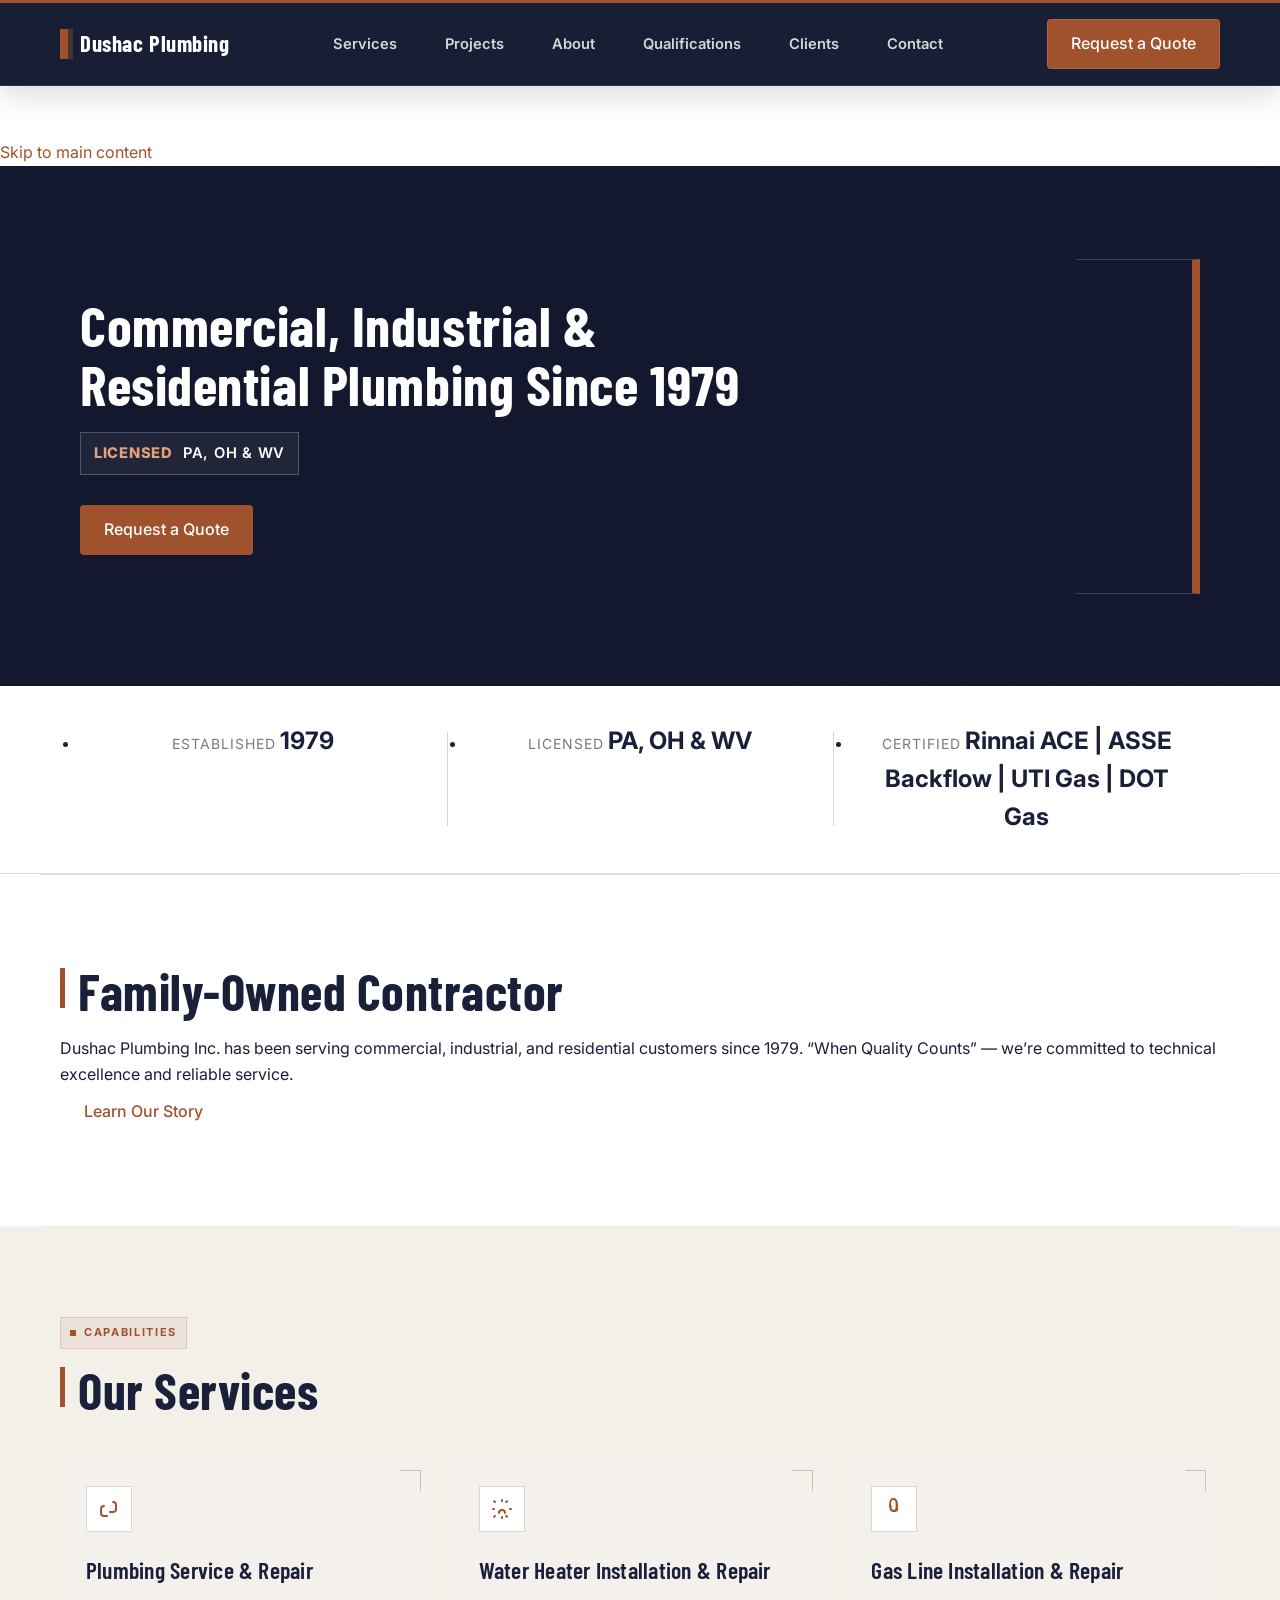
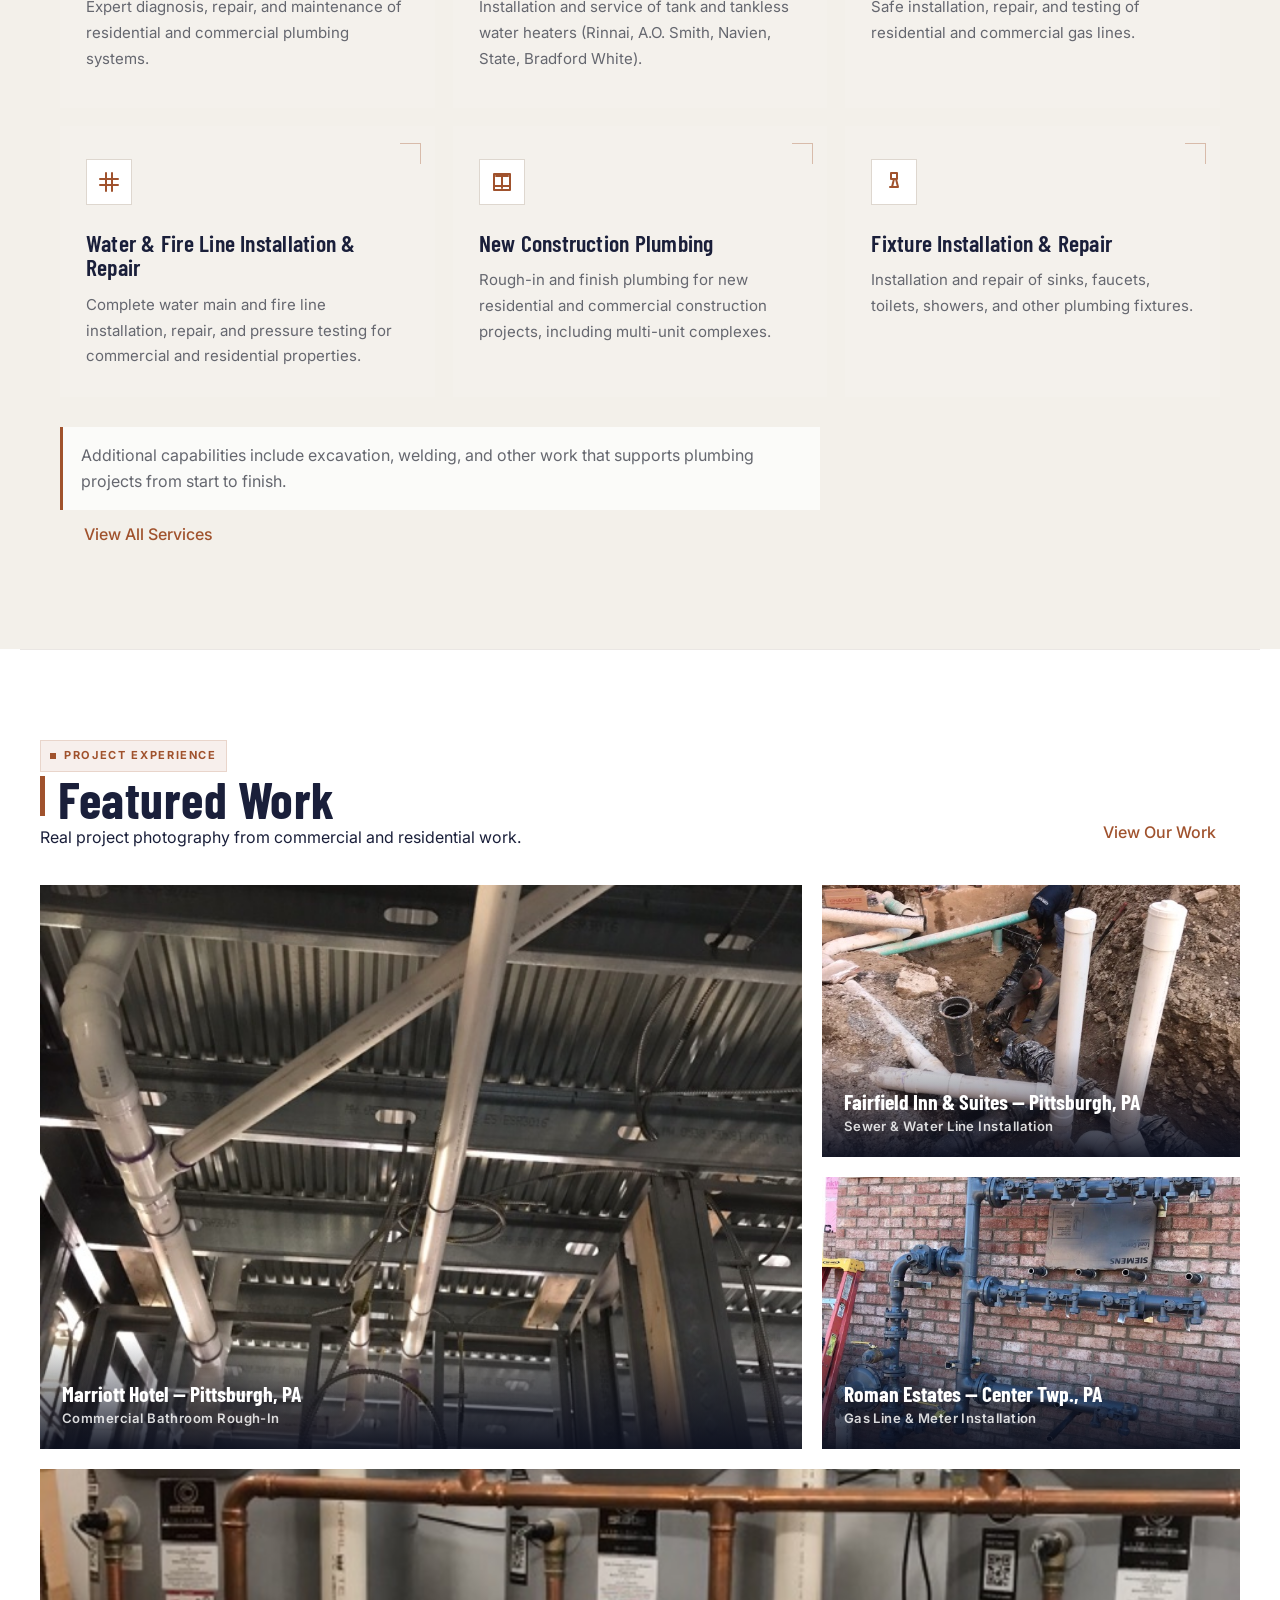
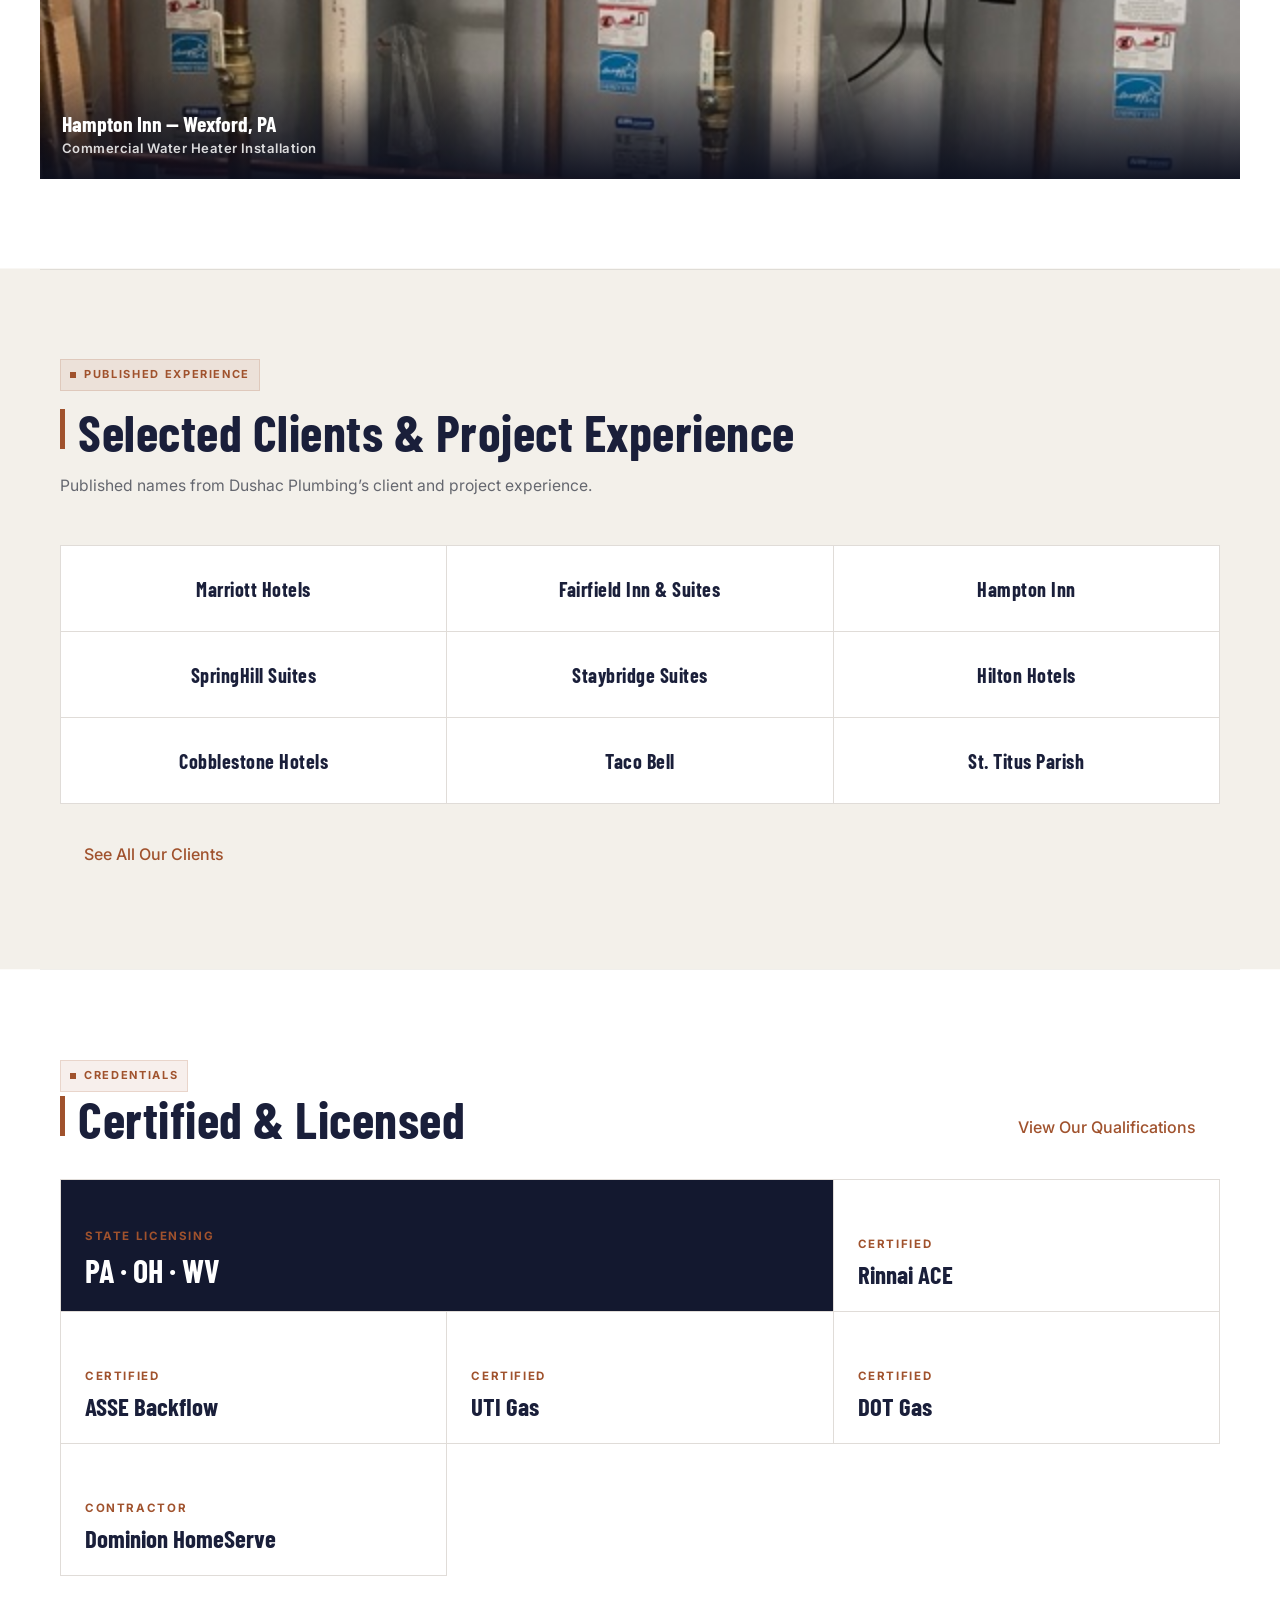
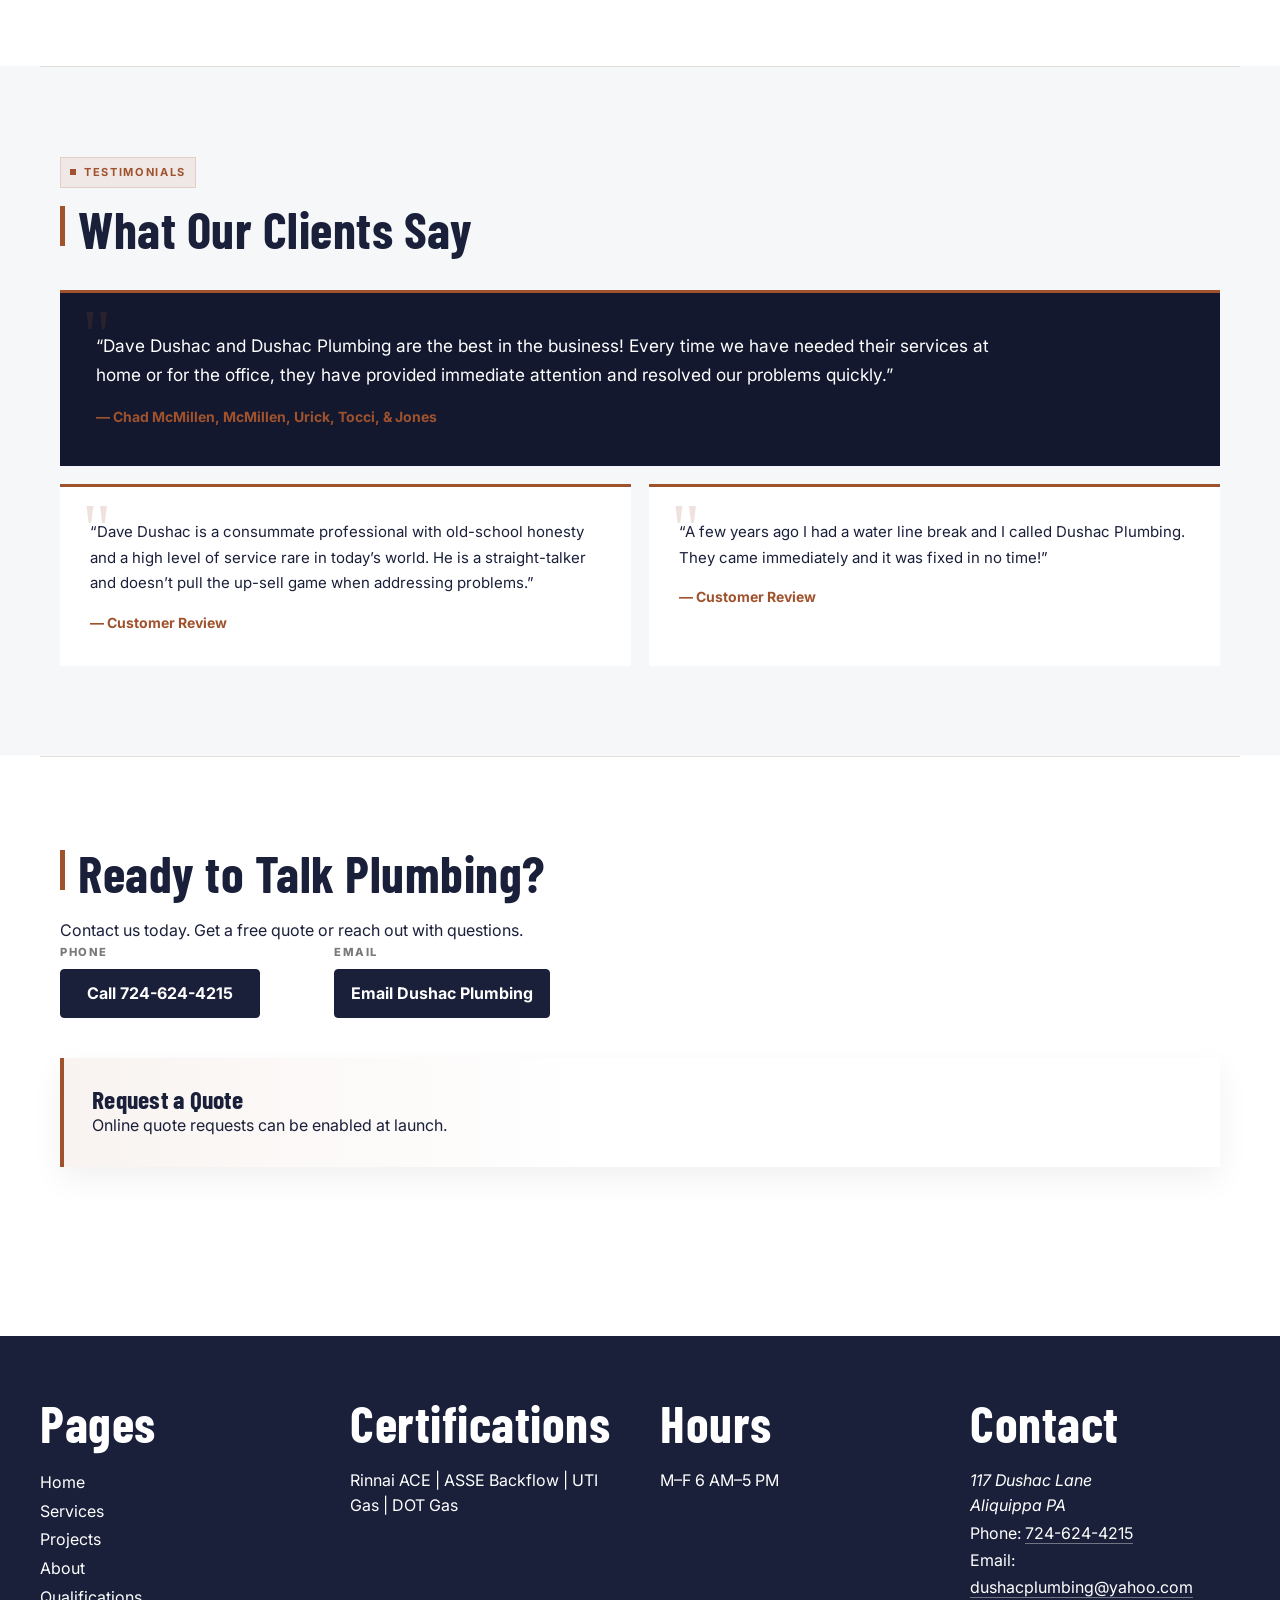
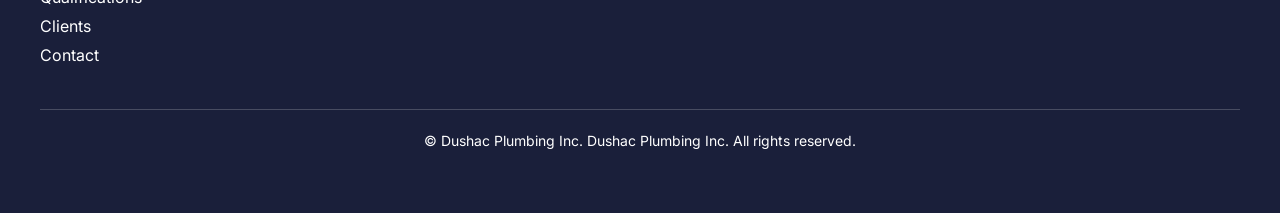
==== commit f1c6182f: "Make homepage body links explicit CTAs" ====
--- a/docs/index.html
+++ b/docs/index.html
@@ -63,7 +63,7 @@
     <section id="company-overview" class="section section-overview" aria-labelledby="company-overview-title">
       <h2 id="company-overview-title">Family-Owned Contractor</h2>
       <p>Dushac Plumbing Inc. has been serving commercial, industrial, and residential customers since 1979. &ldquo;When Quality Counts&rdquo; &mdash; we&rsquo;re committed to technical excellence and reliable service.</p>
-      <p><a class="text-link" href="about.html">Learn Our Story</a></p>
+      <p><a class="btn btn-outline" href="about.html">Learn Our Story</a></p>
     </section>
 
     <section id="services-teaser" class="section section-services" aria-labelledby="services-teaser-title">
@@ -114,7 +114,7 @@
         </article>
       </div>
       <p class="section-note">Additional capabilities include excavation, welding, and other work that supports plumbing projects from start to finish.</p>
-      <p><a class="text-link" href="services.html">View All Services</a></p>
+      <p><a class="btn btn-outline" href="services.html">View All Services</a></p>
     </section>
 
     <section id="featured-projects" class="section section-projects" aria-labelledby="featured-projects-title">
@@ -124,7 +124,7 @@
           <h2 id="featured-projects-title">Featured Work</h2>
           <p>Real project photography from commercial and residential work.</p>
         </div>
-        <a class="text-link section-heading-link" href="projects.html">View Our Work</a>
+        <a class="btn btn-outline section-heading-link" href="projects.html">View Our Work</a>
       </div>
       <div class="featured-gallery">
         <article class="featured-card featured-card-lead">
@@ -183,7 +183,7 @@
           <div class="client-badge">St. Titus Parish</div>
         </div>
       </div>
-      <p><a class="text-link" href="clients.html">See All Our Clients</a></p>
+      <p><a class="btn btn-outline" href="clients.html">See All Our Clients</a></p>
     </section>
 
     <section id="qualifications-preview" class="section section-qualifications" aria-labelledby="qualifications-preview-title">
@@ -192,7 +192,7 @@
           <p class="section-kicker">Credentials</p>
           <h2 id="qualifications-preview-title">Certified &amp; Licensed</h2>
         </div>
-        <a class="text-link section-heading-link" href="qualifications.html">View Our Qualifications</a>
+        <a class="btn btn-outline section-heading-link" href="qualifications.html">View Our Qualifications</a>
       </div>
       <div class="qualification-grid">
         <article class="qualification-card qualification-card-wide">
@@ -245,8 +245,8 @@
       <h2 id="contact-cta-title">Ready to Talk Plumbing?</h2>
       <p>Contact us today. Get a free quote or reach out with questions.</p>
       <ul class="contact-methods">
-        <li><span class="contact-method-label">Phone</span><a class="contact-action contact-phone" href="tel:+17246244215">Call 724-624-4215</a></li>
-        <li><span class="contact-method-label">Email</span><a class="contact-action" href="mailto:dushacplumbing@yahoo.com">Email Dushac Plumbing</a></li>
+        <li><span class="contact-method-label">Phone</span><a class="btn btn-copper contact-action contact-phone" href="tel:+17246244215">Call 724-624-4215</a></li>
+        <li><span class="contact-method-label">Email</span><a class="btn btn-copper contact-action" href="mailto:dushacplumbing@yahoo.com">Email Dushac Plumbing</a></li>
       </ul>
 
       <div class="contact-cta-block">
--- a/docs/styles.css
+++ b/docs/styles.css
@@ -1542,3 +1542,489 @@
     transition: none;
   }
 }
+
+
+/* ========================================================================
+   Visual refinement pass 2 — section definition, nav detail, CTA cleanup
+   ======================================================================== */
+
+:root {
+  --navy-ink: #11172d;
+  --navy-mid: #202843;
+  --paper-warm: #f3f0ea;
+  --paper-cool: #f6f7f8;
+  --copper-line: #b76842;
+  --line-soft: #d9d5cf;
+}
+
+/* Sticky navigation: darker, layered, and more intentional. */
+.site-header {
+  background: rgba(17, 23, 45, 0.97);
+  border-top: 3px solid var(--accent-copper);
+  border-bottom: 1px solid rgba(255,255,255,.09);
+  box-shadow: 0 10px 30px rgba(10, 14, 30, .14);
+  backdrop-filter: blur(10px);
+}
+
+.header-inner {
+  min-height: 72px;
+}
+
+.logo {
+  display: inline-flex;
+  align-items: center;
+  gap: 12px;
+  color: #fff;
+  font-size: 1.42rem;
+  letter-spacing: .025em;
+}
+
+.logo::before {
+  content: '';
+  width: 8px;
+  height: 30px;
+  background: var(--accent-copper);
+  box-shadow: 5px 0 0 rgba(183,104,66,.28);
+}
+
+.logo:hover {
+  color: #fff;
+  text-decoration: none;
+}
+
+.primary-nav a {
+  color: rgba(255,255,255,.82);
+  padding: 10px 8px;
+  border-radius: 3px;
+  transition: color .2s ease, background .2s ease;
+}
+
+.primary-nav a:hover {
+  color: #fff;
+  background: rgba(255,255,255,.07);
+  text-decoration: none;
+}
+
+.primary-nav a[aria-current="page"] {
+  color: #fff;
+  background: rgba(183,104,66,.14);
+}
+
+.primary-nav a[aria-current="page"]::after {
+  bottom: 2px;
+  left: 8px;
+  right: 8px;
+  height: 2px;
+}
+
+.header-cta {
+  box-shadow: inset 0 0 0 1px rgba(255,255,255,.12);
+}
+
+/* Hero credential is a designed badge rather than a floating subtitle. */
+.section-hero .hero-subtitle {
+  display: inline-flex;
+  align-items: center;
+  gap: 10px;
+  width: auto;
+  padding: 9px 13px;
+  margin-bottom: 30px;
+  border: 1px solid rgba(255,255,255,.22);
+  background: rgba(255,255,255,.055);
+  color: #fff;
+  font-size: .92rem;
+  letter-spacing: .05em;
+  text-transform: uppercase;
+}
+
+.section-hero .hero-subtitle span {
+  color: #e4a07a;
+  font-weight: 800;
+}
+
+/* Subtle blueprint/grid detail so large blocks do not read as flat solids. */
+.section-hero::after,
+.section-services-hub:first-child::after {
+  content: '';
+  position: absolute;
+  inset: 0;
+  pointer-events: none;
+  opacity: .18;
+  background-image:
+    linear-gradient(rgba(255,255,255,.055) 1px, transparent 1px),
+    linear-gradient(90deg, rgba(255,255,255,.055) 1px, transparent 1px);
+  background-size: 42px 42px;
+  mask-image: linear-gradient(to left, rgba(0,0,0,.9), transparent 72%);
+}
+
+.section-hero > * {
+  position: relative;
+  z-index: 1;
+}
+
+/* Full-width section bands with alternating materiality. */
+main > .section:not(.section-hero):not(.section-credibility) {
+  position: relative;
+  --band-bg: #fff;
+  background: var(--band-bg);
+  box-shadow: 0 0 0 100vmax var(--band-bg);
+  clip-path: inset(0 -100vmax);
+  border-top: 1px solid rgba(217,213,207,.72);
+}
+
+main > .section:not(.section-hero):not(.section-credibility):nth-of-type(even) {
+  --band-bg: var(--paper-warm);
+}
+
+main > .section:not(.section-hero):not(.section-credibility):nth-of-type(odd) {
+  --band-bg: #fff;
+}
+
+.section-testimonials {
+  --band-bg: var(--paper-cool) !important;
+}
+
+.section-credibility {
+  position: relative;
+  max-width: none;
+  padding: 28px max(20px, calc((100vw - 1120px) / 2));
+  background: #fff;
+  border-bottom: 1px solid var(--line-soft);
+}
+
+.credibility-item {
+  position: relative;
+  padding: 8px 20px;
+}
+
+.credibility-item + .credibility-item::before {
+  content: '';
+  position: absolute;
+  left: -20px;
+  top: 14%;
+  bottom: 14%;
+  width: 1px;
+  background: var(--line-soft);
+}
+
+/* Page intros: designed mastheads instead of H1 + gray paragraph. */
+.section-services-hub:first-child {
+  max-width: none;
+  min-height: 330px;
+  padding: 92px max(20px, calc((100vw - 1120px) / 2)) 76px;
+  background: var(--navy-mid) !important;
+  color: #fff;
+  box-shadow: none !important;
+  clip-path: none !important;
+  border-top: 0 !important;
+  overflow: hidden;
+}
+
+.section-services-hub:first-child h1 {
+  position: relative;
+  z-index: 1;
+  max-width: 850px;
+  margin-bottom: 26px;
+  color: #fff;
+}
+
+.section-services-hub:first-child > p,
+.page-intro-deck {
+  position: relative;
+  z-index: 1;
+  max-width: 760px !important;
+  margin: 0 !important;
+  padding: 16px 18px;
+  border-left: 3px solid var(--accent-copper);
+  background: rgba(255,255,255,.07);
+  color: rgba(255,255,255,.88) !important;
+  font-size: 1rem !important;
+  line-height: 1.72;
+}
+
+/* Section headings get a visual anchor rather than reading like document headings. */
+main > .section:not(.section-hero):not(.section-credibility) > h2,
+.section-heading-row h2 {
+  position: relative;
+  padding-left: 18px;
+}
+
+main > .section:not(.section-hero):not(.section-credibility) > h2::before,
+.section-heading-row h2::before {
+  content: '';
+  position: absolute;
+  left: 0;
+  top: .08em;
+  width: 5px;
+  height: .78em;
+  background: var(--accent-copper);
+}
+
+.section-kicker {
+  display: inline-flex;
+  align-items: center;
+  gap: 8px;
+  width: fit-content;
+  padding: 6px 9px;
+  margin-bottom: 14px;
+  background: rgba(160,82,45,.09);
+  border: 1px solid rgba(160,82,45,.17);
+  color: var(--accent-copper);
+  font-size: .69rem;
+  letter-spacing: .15em;
+}
+
+.section-kicker::before {
+  content: '';
+  width: 6px;
+  height: 6px;
+  background: var(--accent-copper);
+}
+
+.section-deck {
+  max-width: 680px;
+  margin-top: -4px;
+  color: var(--ink-muted);
+  font-size: .98rem;
+  line-height: 1.7;
+}
+
+.section-note {
+  max-width: 760px;
+  margin: 26px 0 0;
+  padding: 16px 18px;
+  border-left: 3px solid var(--accent-copper);
+  background: rgba(255,255,255,.72);
+  color: var(--ink-muted);
+}
+
+/* Convert floating body links into deliberate outline CTAs. */
+.text-link {
+  display: inline-flex;
+  align-items: center;
+  gap: 10px;
+  min-height: 42px;
+  padding: 9px 14px;
+  margin-top: 8px;
+  border: 1px solid rgba(26,31,58,.25);
+  background: rgba(255,255,255,.7);
+  color: var(--primary-navy);
+  font-size: .88rem;
+  font-weight: 700;
+  letter-spacing: .02em;
+  text-decoration: none;
+}
+
+.text-link::after {
+  content: '→';
+  color: var(--accent-copper);
+  font-size: 1rem;
+  transition: transform .2s ease;
+}
+
+.text-link:hover {
+  border-color: var(--accent-copper);
+  color: var(--primary-navy);
+  background: #fff;
+  text-decoration: none;
+}
+
+.text-link:hover::after {
+  transform: translateX(3px);
+}
+
+.section-heading-link {
+  margin-top: 0;
+}
+
+/* Contact details become actual actions instead of naked links. */
+.contact-methods {
+  list-style: none;
+  gap: 14px;
+}
+
+.contact-methods li {
+  min-width: min(100%, 260px);
+}
+
+.contact-method-label {
+  display: block;
+  margin-bottom: 7px;
+  color: var(--text-light);
+  font-size: .7rem;
+  font-weight: 800;
+  letter-spacing: .14em;
+  text-transform: uppercase;
+}
+
+.contact-action {
+  display: inline-flex;
+  align-items: center;
+  justify-content: center;
+  min-height: 46px;
+  padding: 11px 16px;
+  border: 1px solid var(--primary-navy);
+  background: var(--primary-navy);
+  color: #fff;
+  font-weight: 700;
+  text-decoration: none;
+}
+
+.contact-action:hover {
+  border-color: var(--accent-copper);
+  background: var(--accent-copper);
+  color: #fff;
+  text-decoration: none;
+}
+
+.contact-cta-block {
+  padding: 28px;
+  border-left: 4px solid var(--accent-copper);
+  background:
+    linear-gradient(90deg, rgba(160,82,45,.065), transparent 45%),
+    #fff;
+  box-shadow: 0 12px 30px rgba(17,23,45,.06);
+}
+
+/* More defined cards and content areas without resorting to heavy shadows. */
+#services-teaser .service-card,
+.cert-card,
+.why-item {
+  position: relative;
+}
+
+#services-teaser .service-card::after,
+.cert-card::after {
+  content: '';
+  position: absolute;
+  right: 14px;
+  top: 14px;
+  width: 20px;
+  height: 20px;
+  border-top: 1px solid rgba(160,82,45,.34);
+  border-right: 1px solid rgba(160,82,45,.34);
+}
+
+.portfolio-item {
+  padding-bottom: 20px;
+  border-bottom: 1px solid var(--line-soft);
+}
+
+.portfolio-item h3 {
+  margin-top: 8px;
+}
+
+.project-meta {
+  display: flex;
+  flex-wrap: wrap;
+  gap: 8px;
+  margin: 9px 0 7px;
+}
+
+.project-meta span {
+  padding: 5px 8px;
+  background: var(--paper-warm);
+  border: 1px solid var(--line-soft);
+  color: var(--ink-muted);
+  font-size: .72rem;
+  font-weight: 700;
+  letter-spacing: .04em;
+}
+
+/* Services hub headings are separated into bands, not stacked document text. */
+#core-services,
+#additional-services {
+  padding-top: 72px;
+}
+
+#core-services > h2,
+#additional-services > h2 {
+  display: flex;
+  align-items: center;
+  gap: 16px;
+  padding-left: 0;
+}
+
+#core-services > h2::before,
+#additional-services > h2::before {
+  position: static;
+  flex: 0 0 auto;
+  width: 34px;
+  height: 3px;
+}
+
+/* Footer details stay links, but look intentional rather than accidental URLs. */
+.footer-block a[href^="tel:"],
+.footer-block a[href^="mailto:"] {
+  color: #fff;
+  border-bottom: 1px solid rgba(255,255,255,.38);
+}
+
+@media (max-width: 767px) {
+  .site-header {
+    background: var(--navy-ink);
+  }
+
+  .menu-toggle-icon {
+    background: #fff;
+  }
+
+  .menu-toggle-label {
+    color: rgba(255,255,255,.86);
+  }
+
+  .primary-nav.is-open {
+    background: var(--navy-ink);
+    border-top: 1px solid rgba(255,255,255,.08);
+  }
+
+  .primary-nav.is-open a {
+    color: rgba(255,255,255,.9);
+    border-bottom-color: rgba(255,255,255,.1);
+  }
+
+  .primary-nav.is-open a[aria-current="page"] {
+    background: rgba(183,104,66,.16);
+  }
+
+  .section-services-hub:first-child {
+    min-height: 280px;
+    padding-top: 72px;
+    padding-bottom: 60px;
+  }
+
+  .section-services-hub:first-child::after {
+    background-size: 34px 34px;
+  }
+
+  .credibility-list {
+    gap: 8px;
+  }
+
+  .credibility-item {
+    padding: 14px 8px;
+  }
+
+  .credibility-item + .credibility-item::before {
+    display: none;
+  }
+
+  .contact-methods {
+    flex-direction: column;
+    align-items: stretch;
+  }
+
+  .contact-action {
+    width: 100%;
+  }
+
+  .section-heading-row > div > p:not(.section-kicker) {
+    max-width: 100%;
+  }
+}
+
+@media (prefers-reduced-motion: reduce) {
+  .text-link::after {
+    transition: none;
+  }
+}
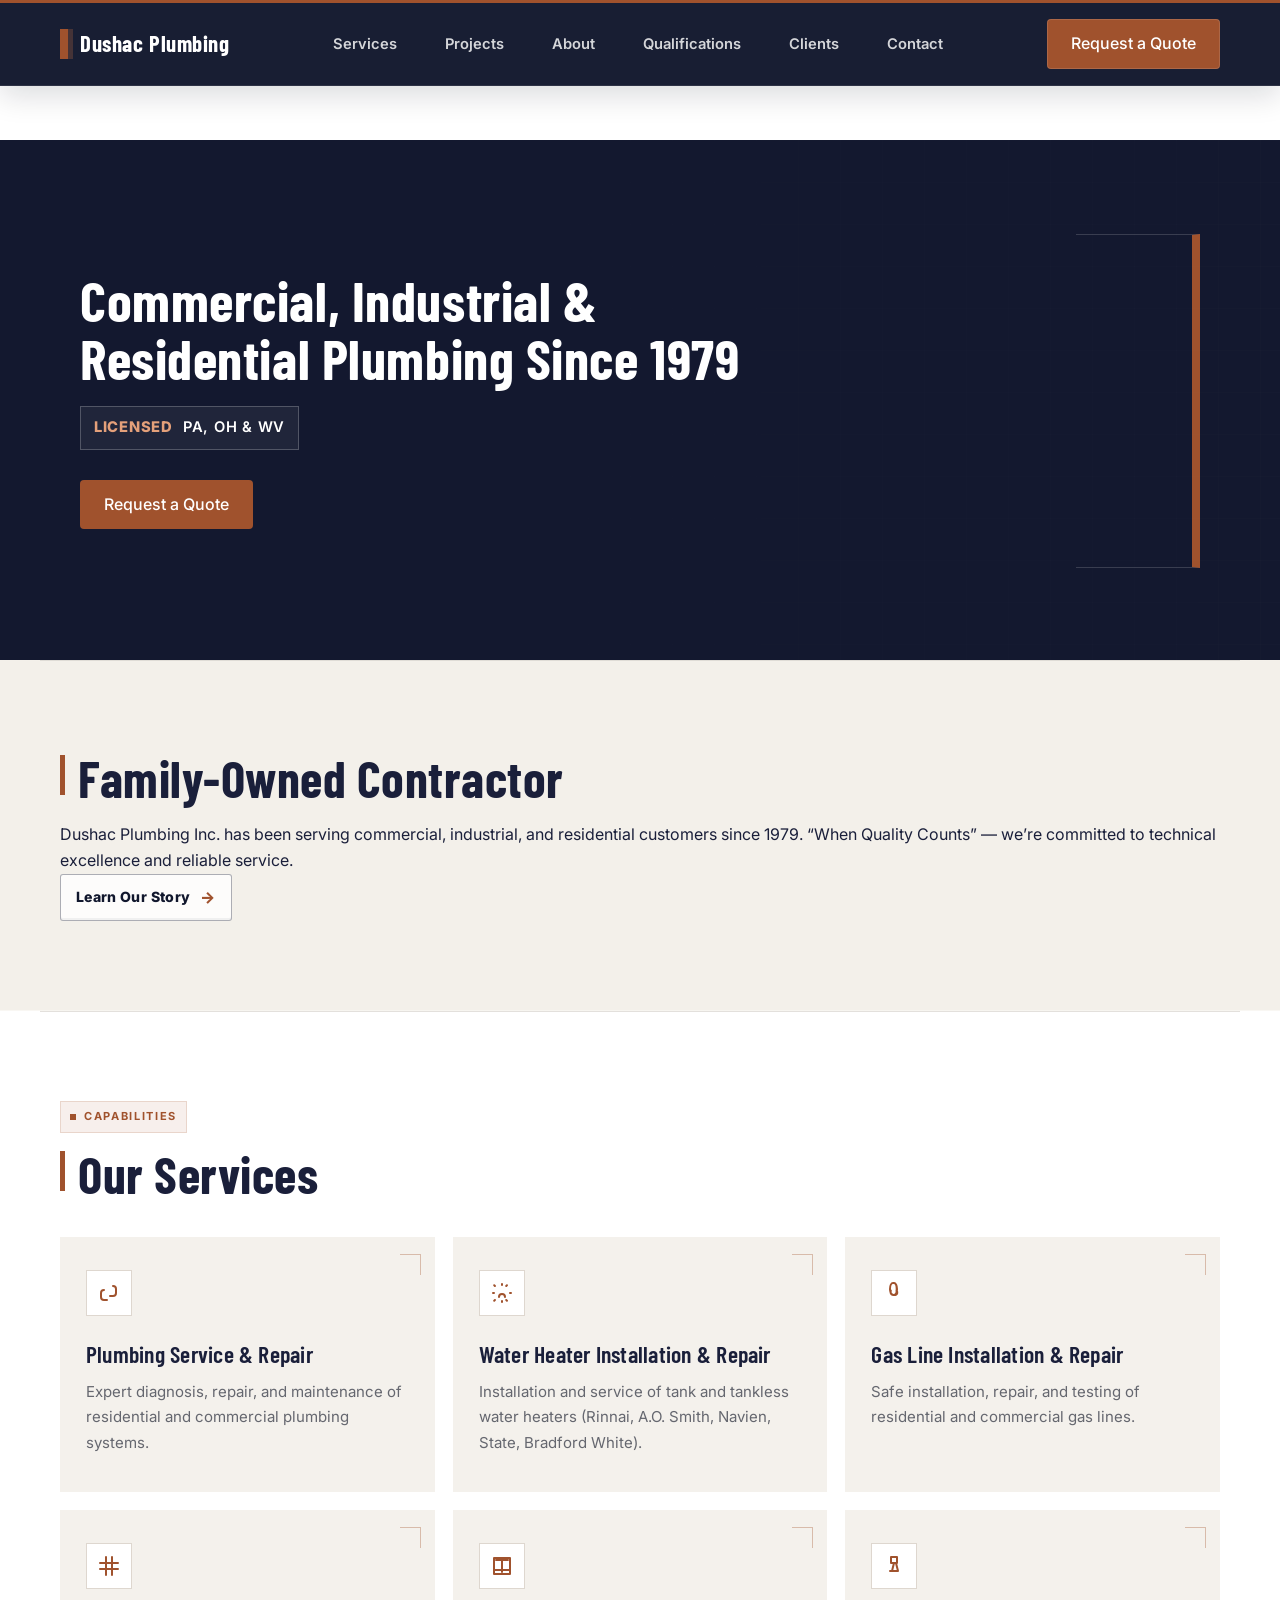
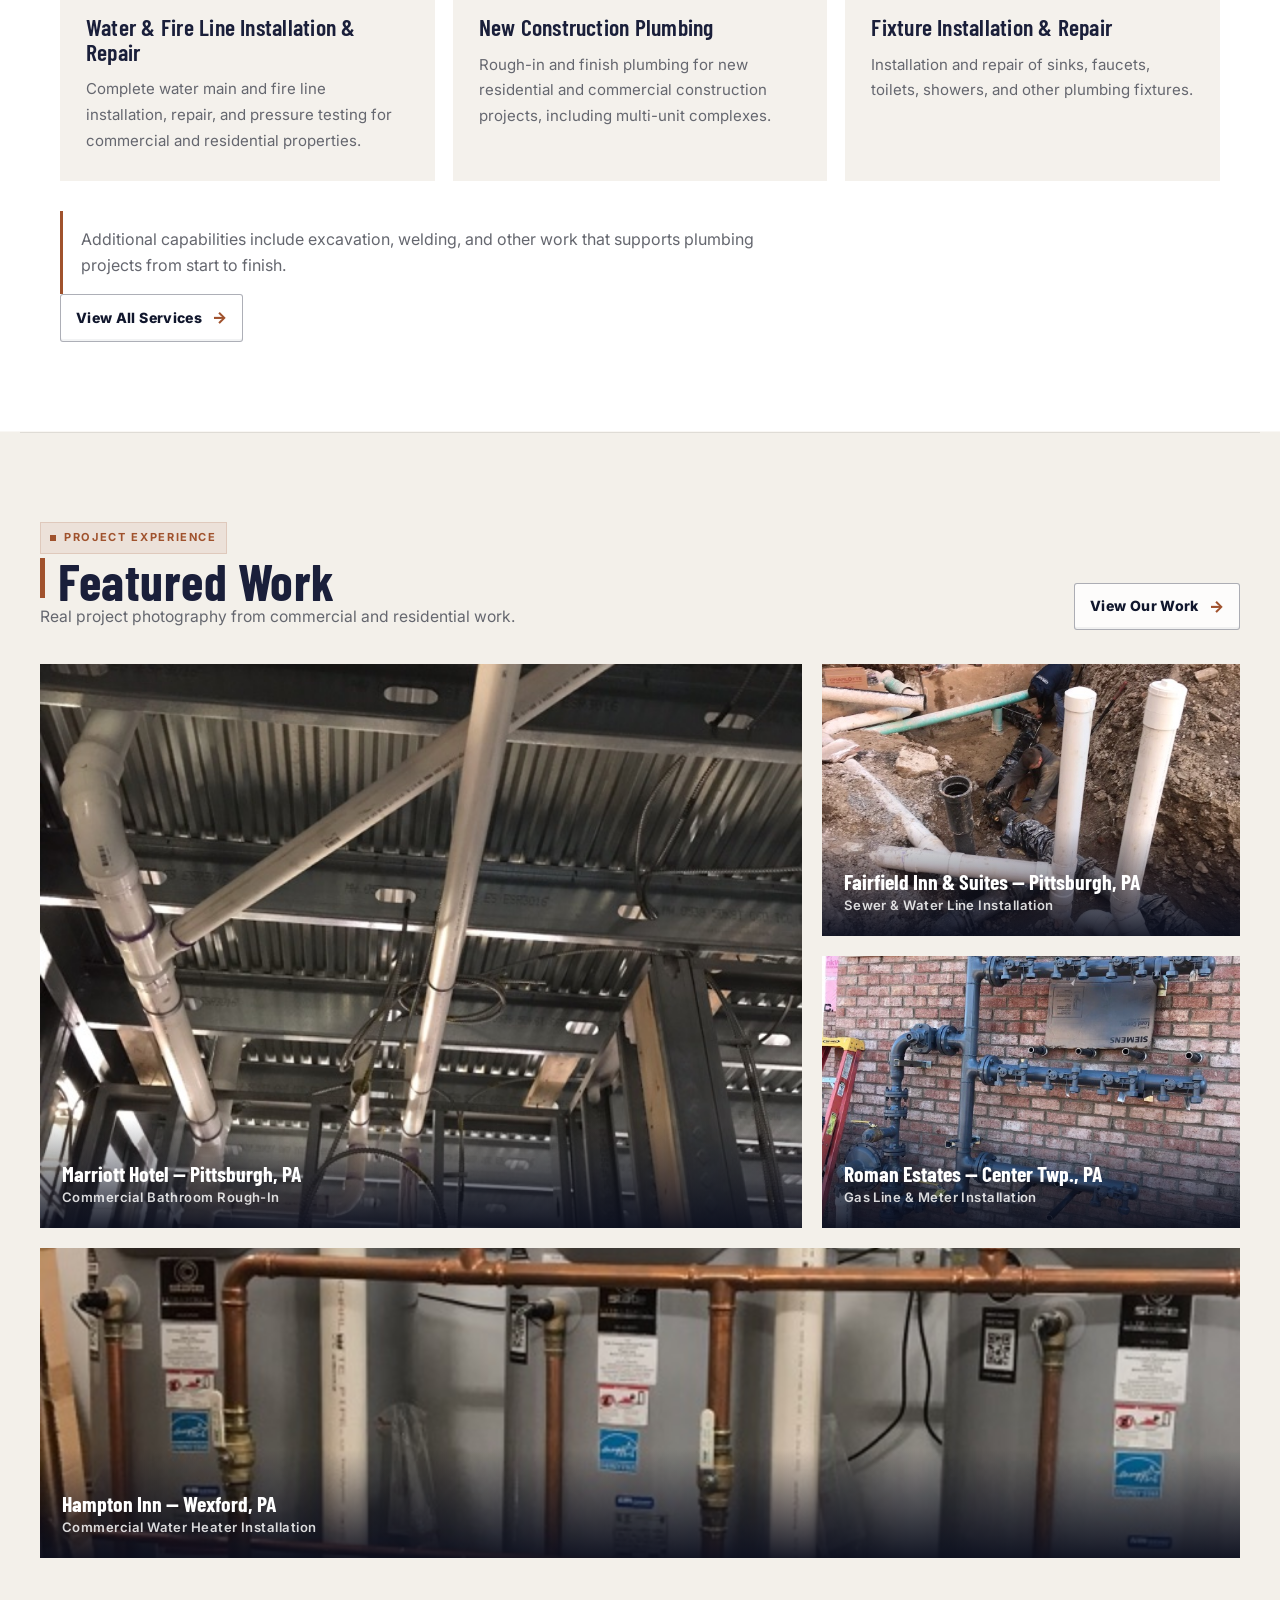
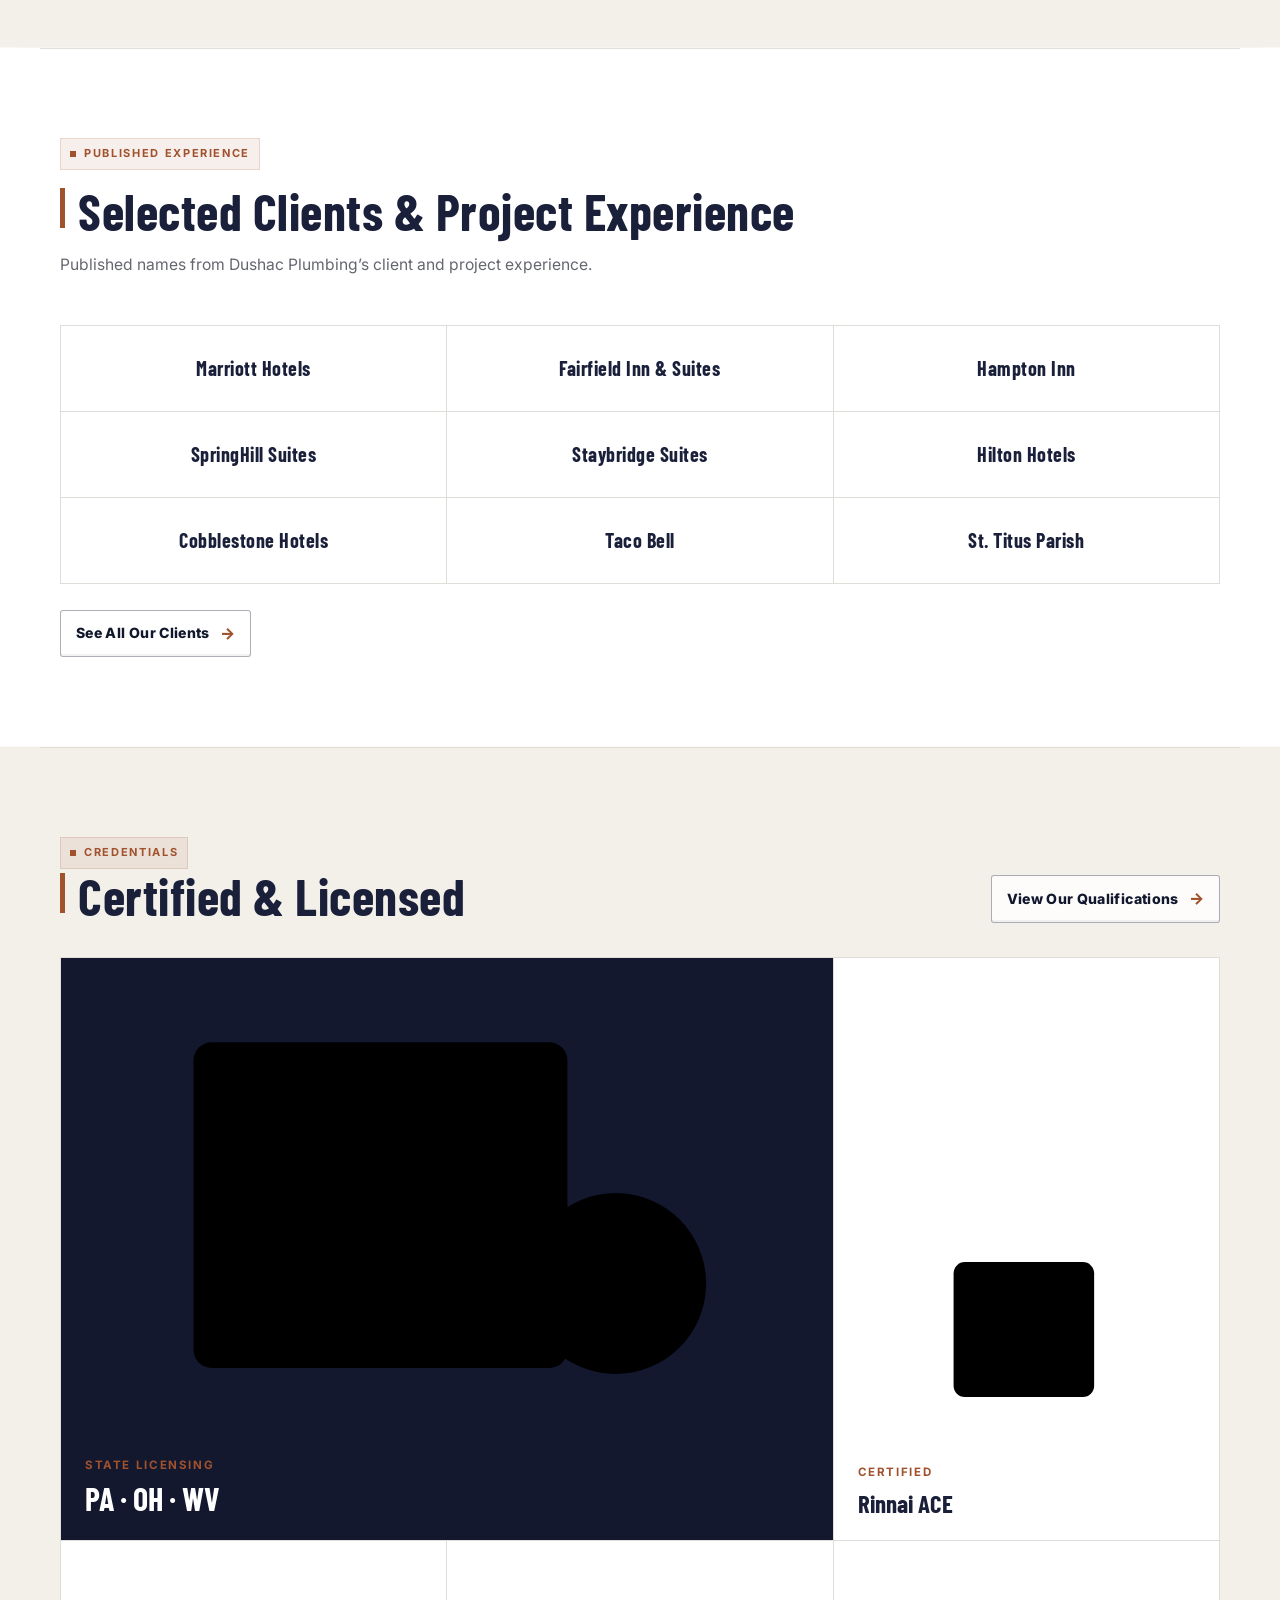
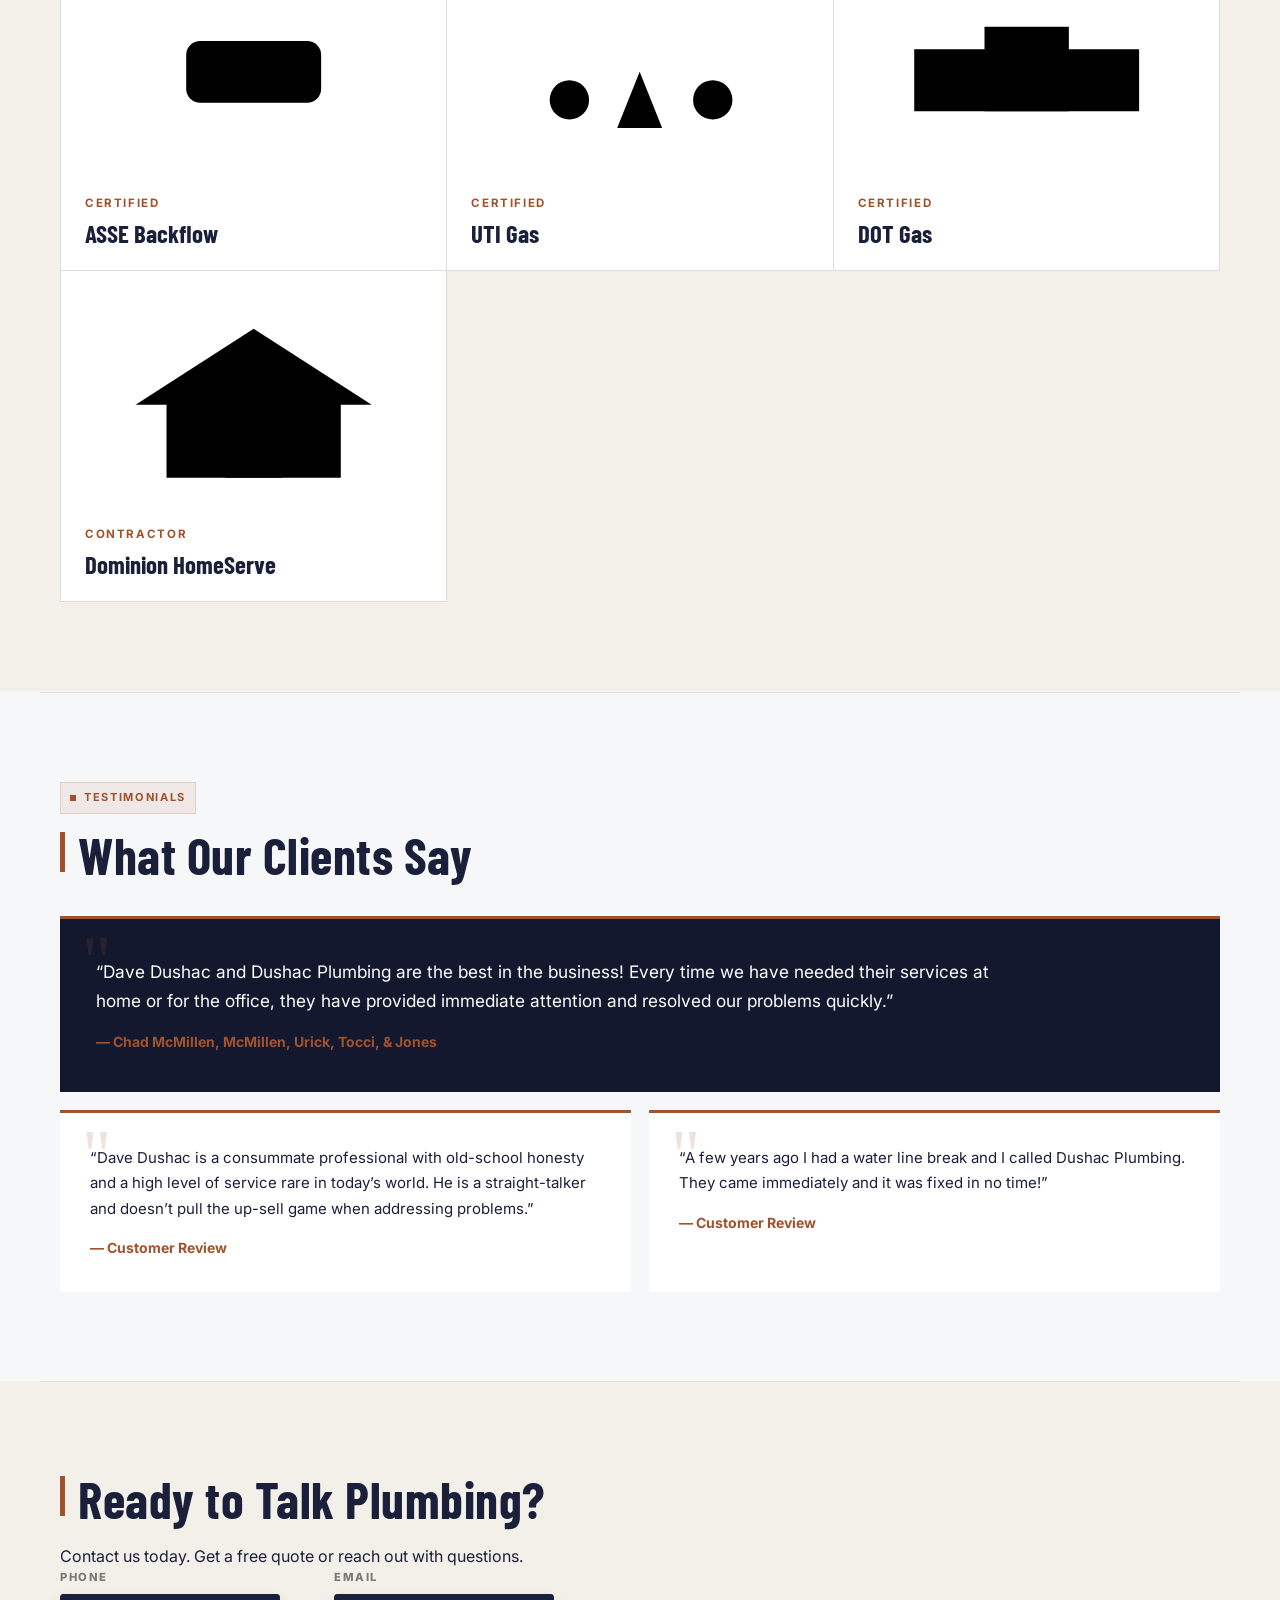
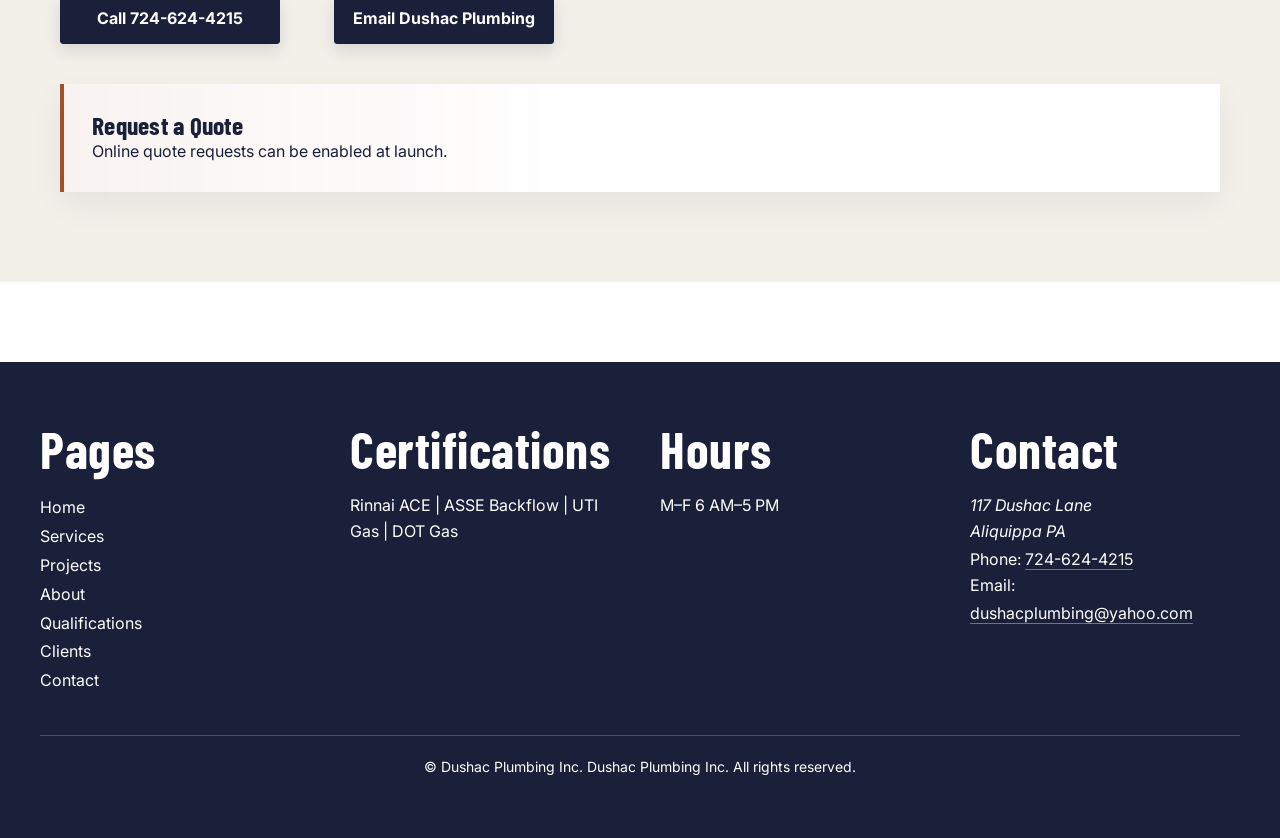
==== commit ed22f8c8: "Remove credibility strip and add qualification visuals" ====
--- a/docs/index.html
+++ b/docs/index.html
@@ -7,10 +7,8 @@
   <meta name="description" content="Dushac Plumbing Inc. is a licensed plumbing contractor providing commercial, industrial, and residential plumbing services since 1979.">
   <link rel="stylesheet" href="styles.css">
 </head>
-<body>
-  <a href="#main-content">Skip to main content</a>
-
-  <header class="site-header" id="top">
+<body> 
+<header class="site-header" id="top">
     <div class="header-inner">
       <a class="logo" href="index.html" aria-label="Dushac Plumbing home">Dushac Plumbing</a>
 
@@ -43,24 +41,7 @@
       <a class="btn btn-copper" href="#contact-cta">Request a Quote</a>
     </section>
 
-    <section id="credibility-strip" class="section section-credibility" aria-label="Credibility highlights">
-      <ul class="credibility-list">
-        <li class="credibility-item">
-          <span class="credibility-label">Established</span>
-          <span class="credibility-value">1979</span>
-        </li>
-        <li class="credibility-item">
-          <span class="credibility-label">Licensed</span>
-          <span class="credibility-value">PA, OH &amp; WV</span>
-        </li>
-        <li class="credibility-item">
-          <span class="credibility-label">Certified</span>
-          <span class="credibility-value">Rinnai ACE | ASSE Backflow | UTI Gas | DOT Gas</span>
-        </li>
-      </ul>
-    </section>
-
-    <section id="company-overview" class="section section-overview" aria-labelledby="company-overview-title">
+<section id="company-overview" class="section section-overview" aria-labelledby="company-overview-title">
       <h2 id="company-overview-title">Family-Owned Contractor</h2>
       <p>Dushac Plumbing Inc. has been serving commercial, industrial, and residential customers since 1979. &ldquo;When Quality Counts&rdquo; &mdash; we&rsquo;re committed to technical excellence and reliable service.</p>
       <p><a class="btn btn-outline" href="about.html">Learn Our Story</a></p>
@@ -122,7 +103,7 @@
         <div>
           <p class="section-kicker">Project Experience</p>
           <h2 id="featured-projects-title">Featured Work</h2>
-          <p>Real project photography from commercial and residential work.</p>
+          <p class="section-deck">Real project photography from commercial and residential work.</p>
         </div>
         <a class="btn btn-outline section-heading-link" href="projects.html">View Our Work</a>
       </div>
@@ -194,28 +175,34 @@
         </div>
         <a class="btn btn-outline section-heading-link" href="qualifications.html">View Our Qualifications</a>
       </div>
-      <div class="qualification-grid">
+      <div class="qualification-grid qualification-grid-visual">
         <article class="qualification-card qualification-card-wide">
+          <div class="qualification-mini-visual"><svg viewBox="0 0 120 76" role="img" aria-label="License document illustration"><rect x="18" y="10" width="62" height="54" rx="3"/><path d="M30 25h35M30 35h28M30 45h22"/><circle cx="88" cy="50" r="15"/><path d="m81 50 5 5 10-12"/></svg></div>
           <span class="qualification-label">State Licensing</span>
           <strong>PA · OH · WV</strong>
         </article>
         <article class="qualification-card">
+          <div class="qualification-mini-visual"><svg viewBox="0 0 120 76" role="img" aria-label="Tankless water heater illustration"><rect x="34" y="10" width="50" height="48" rx="4"/><circle cx="59" cy="29" r="8"/><path d="M46 58v9M72 58v9M59 37v20M44 18h30"/></svg></div>
           <span class="qualification-label">Certified</span>
           <strong>Rinnai ACE</strong>
         </article>
         <article class="qualification-card">
+          <div class="qualification-mini-visual"><svg viewBox="0 0 120 76" role="img" aria-label="Backflow valve illustration"><path d="M10 38h26M84 38h26"/><rect x="36" y="27" width="48" height="22" rx="5"/><circle cx="48" cy="38" r="6"/><circle cx="72" cy="38" r="6"/><path d="M48 27V15M72 27V15M43 15h10M67 15h10"/></svg></div>
           <span class="qualification-label">Certified</span>
           <strong>ASSE Backflow</strong>
         </article>
         <article class="qualification-card">
+          <div class="qualification-mini-visual"><svg viewBox="0 0 120 76" role="img" aria-label="Underground gas line illustration"><path d="M6 27h108"/><path d="M16 48h88"/><circle cx="35" cy="48" r="7"/><circle cx="86" cy="48" r="7"/><path d="M35 41V27M86 41V27"/><path d="m52 58 8-20 8 20"/></svg></div>
           <span class="qualification-label">Certified</span>
           <strong>UTI Gas</strong>
         </article>
         <article class="qualification-card">
+          <div class="qualification-mini-visual"><svg viewBox="0 0 120 76" role="img" aria-label="Gas pipeline standards illustration"><path d="M8 52h104"/><path d="M20 52V30h80v22"/><path d="M45 52V22h30v30"/><path d="M55 22v-9M65 22v-9"/><circle cx="60" cy="38" r="8"/></svg></div>
           <span class="qualification-label">Certified</span>
           <strong>DOT Gas</strong>
         </article>
         <article class="qualification-card">
+          <div class="qualification-mini-visual"><svg viewBox="0 0 120 76" role="img" aria-label="Contractor house illustration"><path d="m18 39 42-27 42 27"/><path d="M29 34v31h62V34"/><path d="M50 65V46h20v19"/><path d="m87 20 8 8"/></svg></div>
           <span class="qualification-label">Contractor</span>
           <strong>Dominion HomeServe</strong>
         </article>
--- a/docs/styles.css
+++ b/docs/styles.css
@@ -2028,3 +2028,62 @@
     transition: none;
   }
 }
+
+
+/* CTA semantics follow-up: explicit button treatments for all body actions. */
+.btn-outline {
+  display: inline-flex;
+  align-items: center;
+  justify-content: center;
+  gap: 10px;
+  min-height: 44px;
+  padding: 10px 15px;
+  border: 1px solid rgba(17,23,45,.34);
+  border-radius: 3px;
+  background: rgba(255,255,255,.78);
+  color: var(--navy-ink);
+  font-size: .88rem;
+  font-weight: 800;
+  letter-spacing: .025em;
+  text-decoration: none;
+  box-shadow: inset 0 -2px 0 rgba(17,23,45,.05);
+}
+
+.btn-outline::after {
+  content: '→';
+  color: var(--accent-copper);
+  font-size: 1rem;
+  transition: transform .2s ease;
+}
+
+.btn-outline:hover {
+  border-color: var(--accent-copper);
+  background: #fff;
+  color: var(--navy-ink);
+  text-decoration: none;
+}
+
+.btn-outline:hover::after {
+  transform: translateX(3px);
+}
+
+.contact-action.btn {
+  min-width: 220px;
+  min-height: 48px;
+  border-radius: 3px;
+  box-shadow: 0 7px 16px rgba(17,23,45,.12);
+  text-align: center;
+}
+
+.contact-action.btn:hover {
+  transform: translateY(-2px);
+  box-shadow: 0 10px 22px rgba(17,23,45,.16);
+  text-decoration: none;
+}
+
+@media (max-width: 520px) {
+  .btn-outline,
+  .contact-action.btn {
+    width: 100%;
+  }
+}
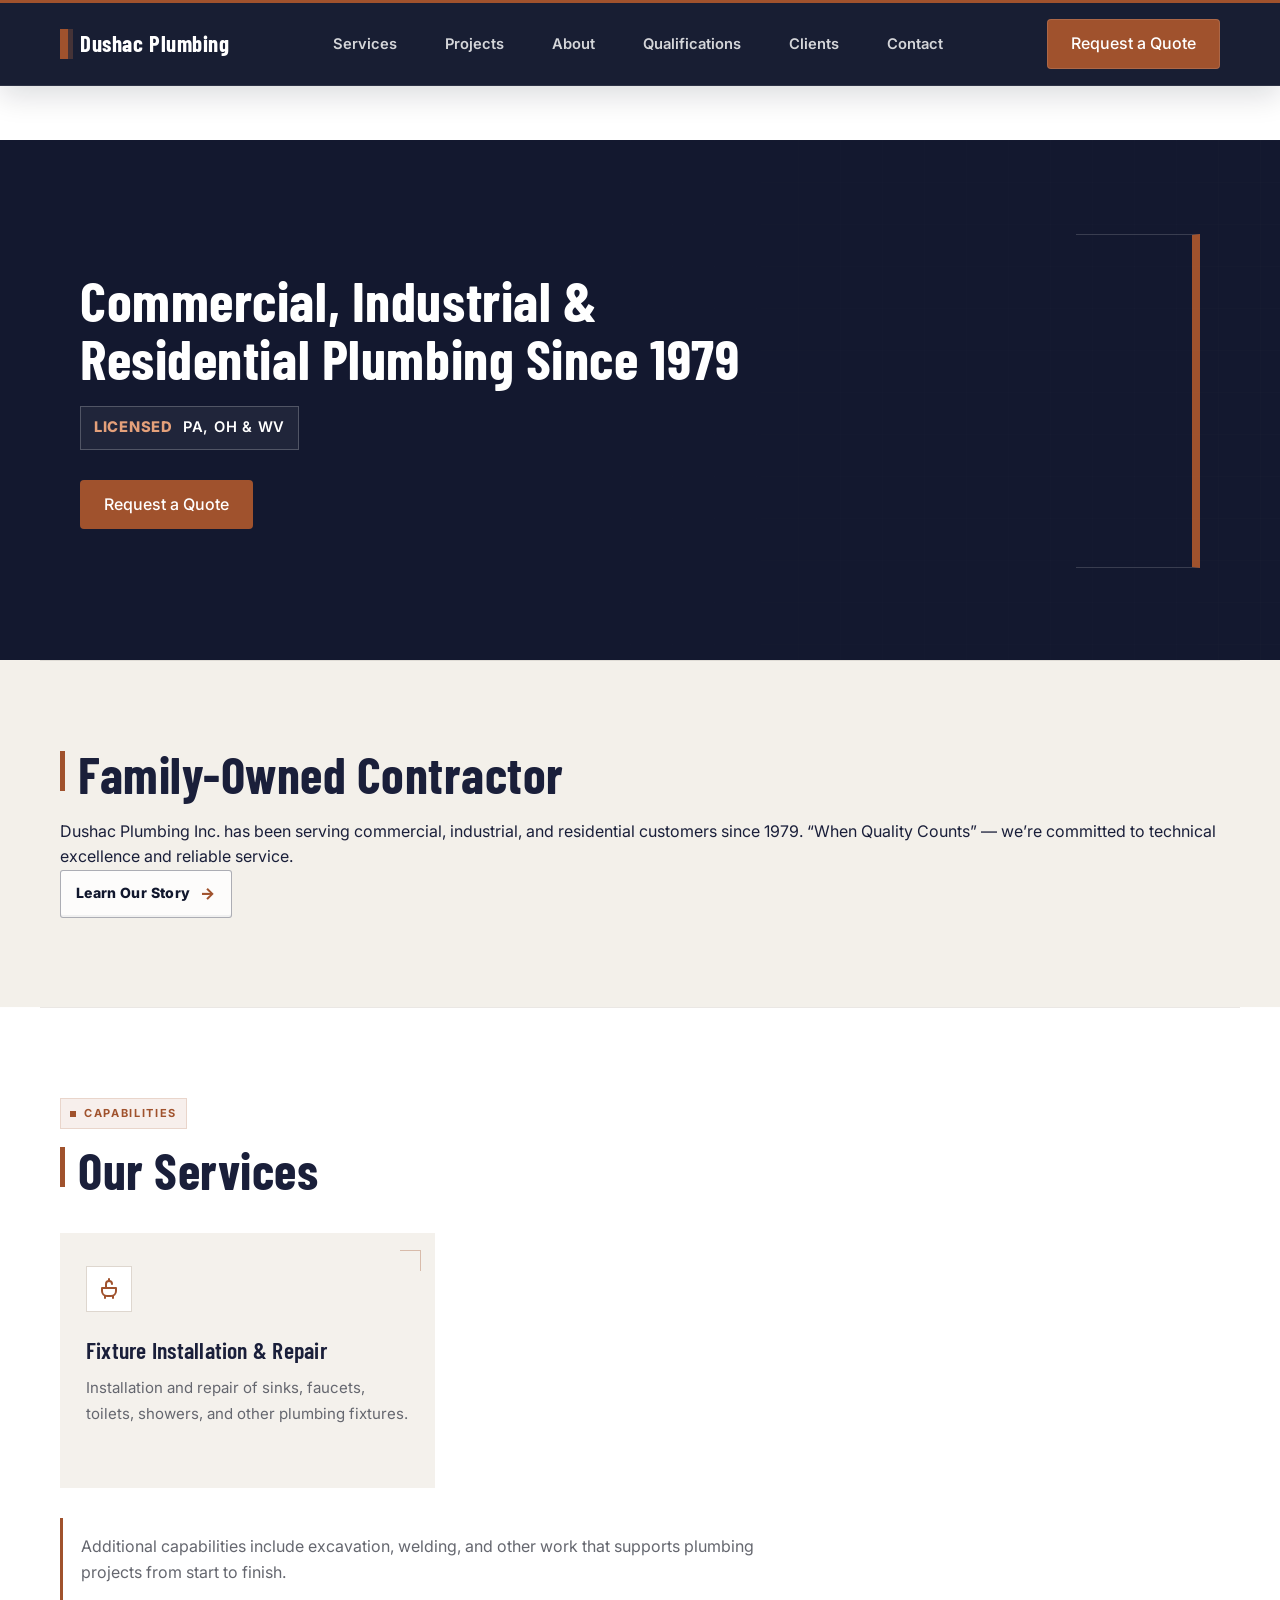
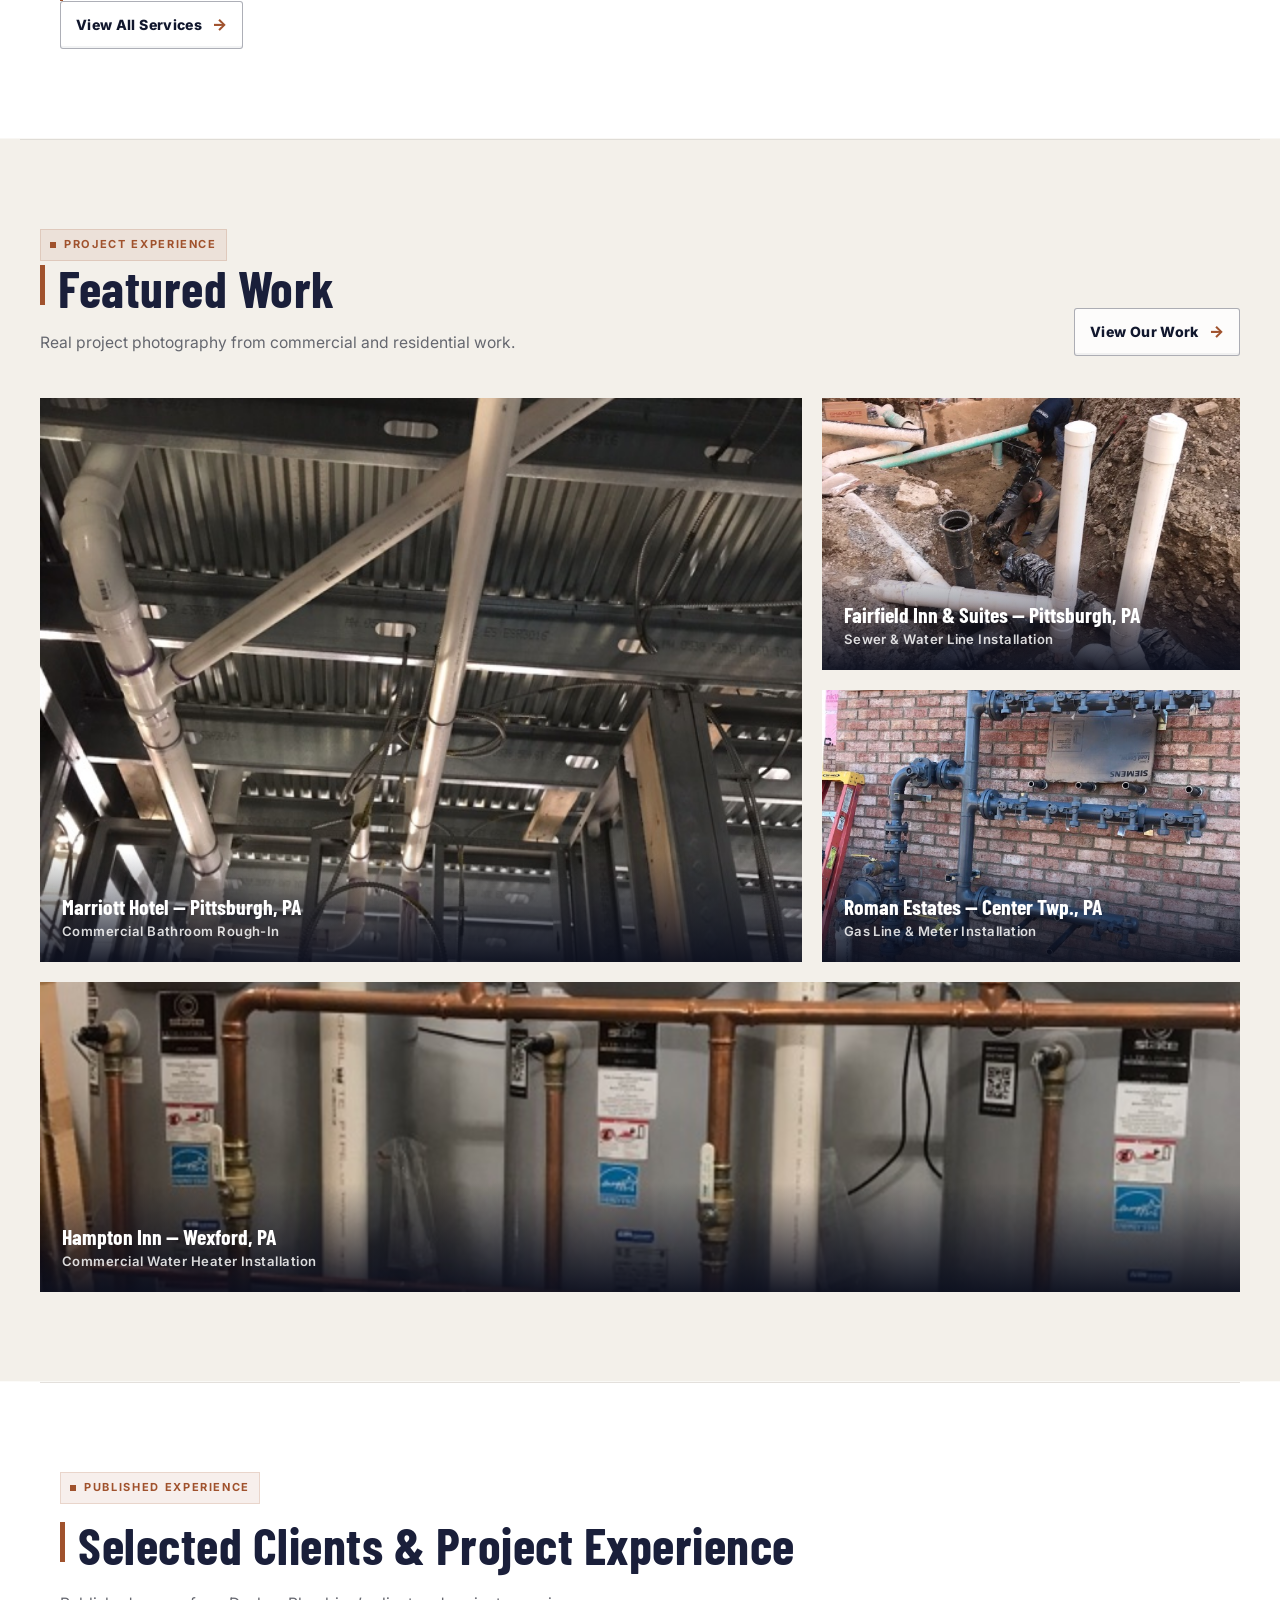
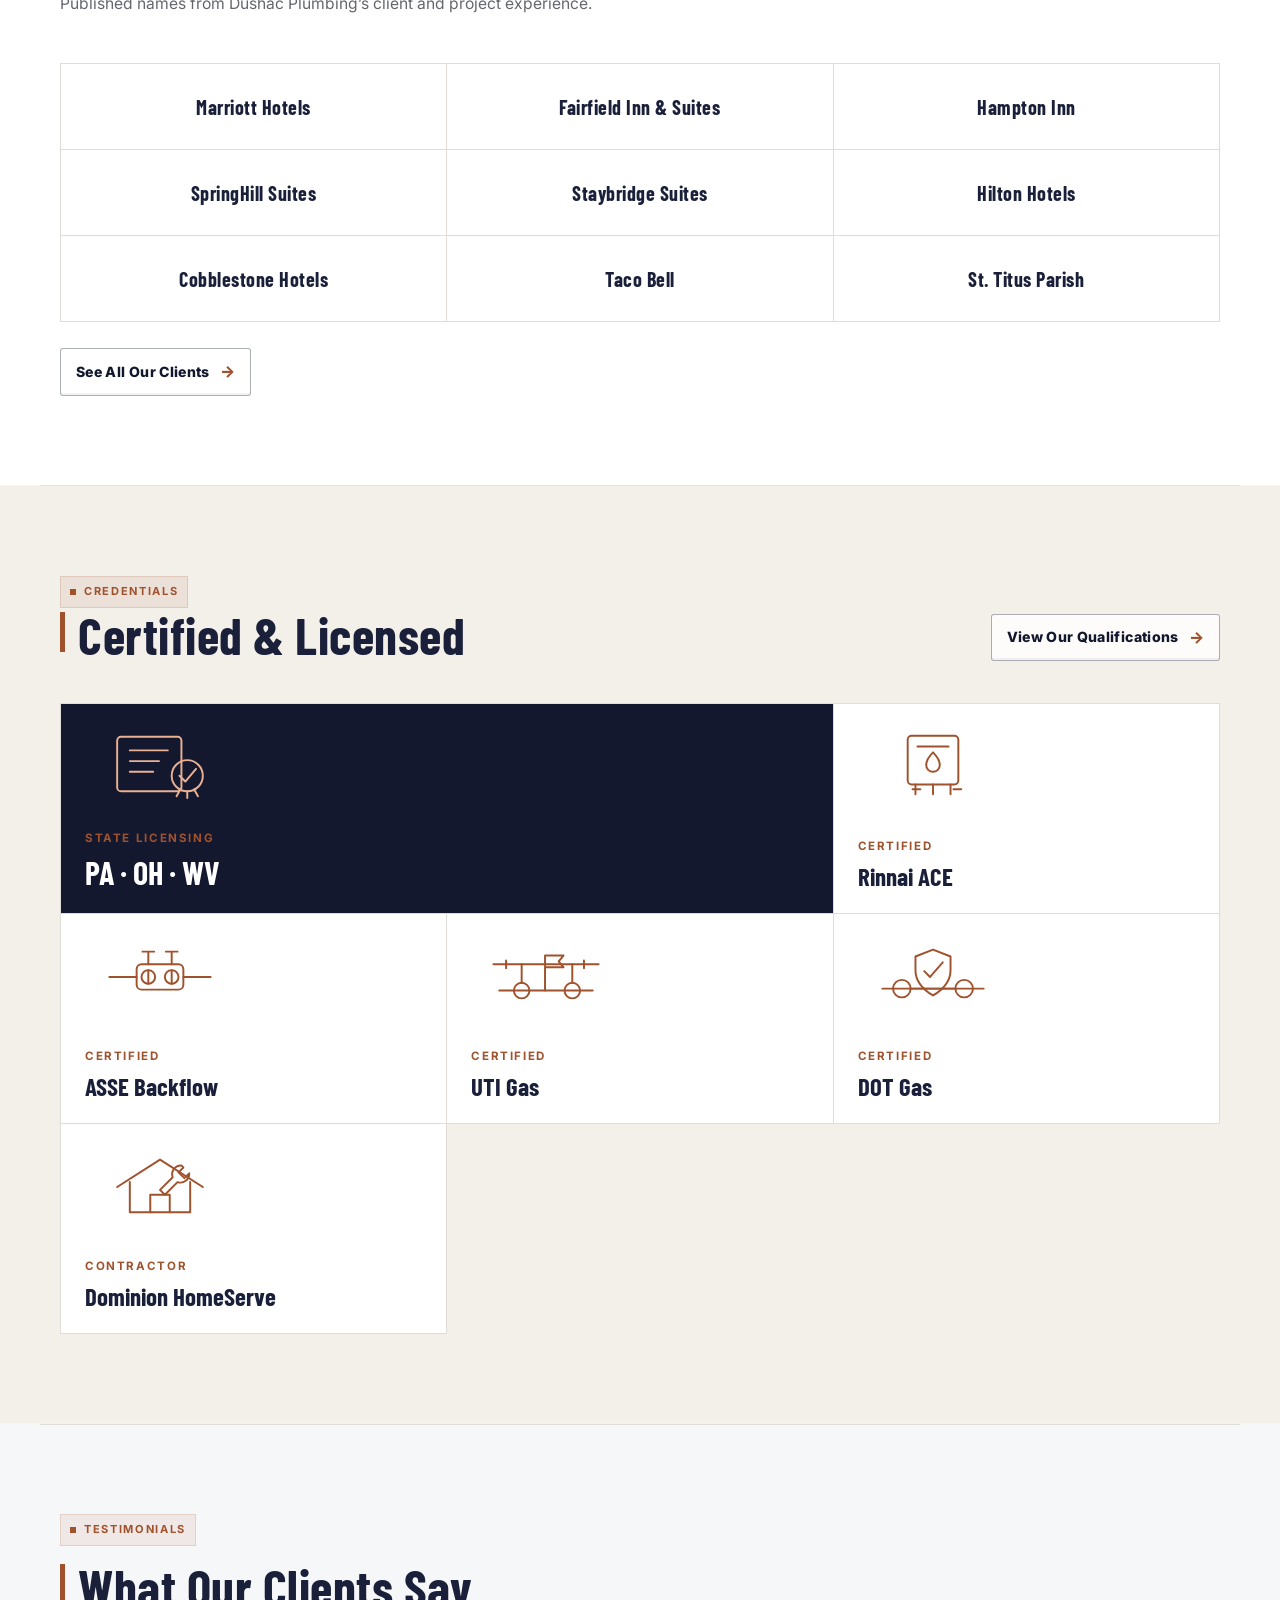
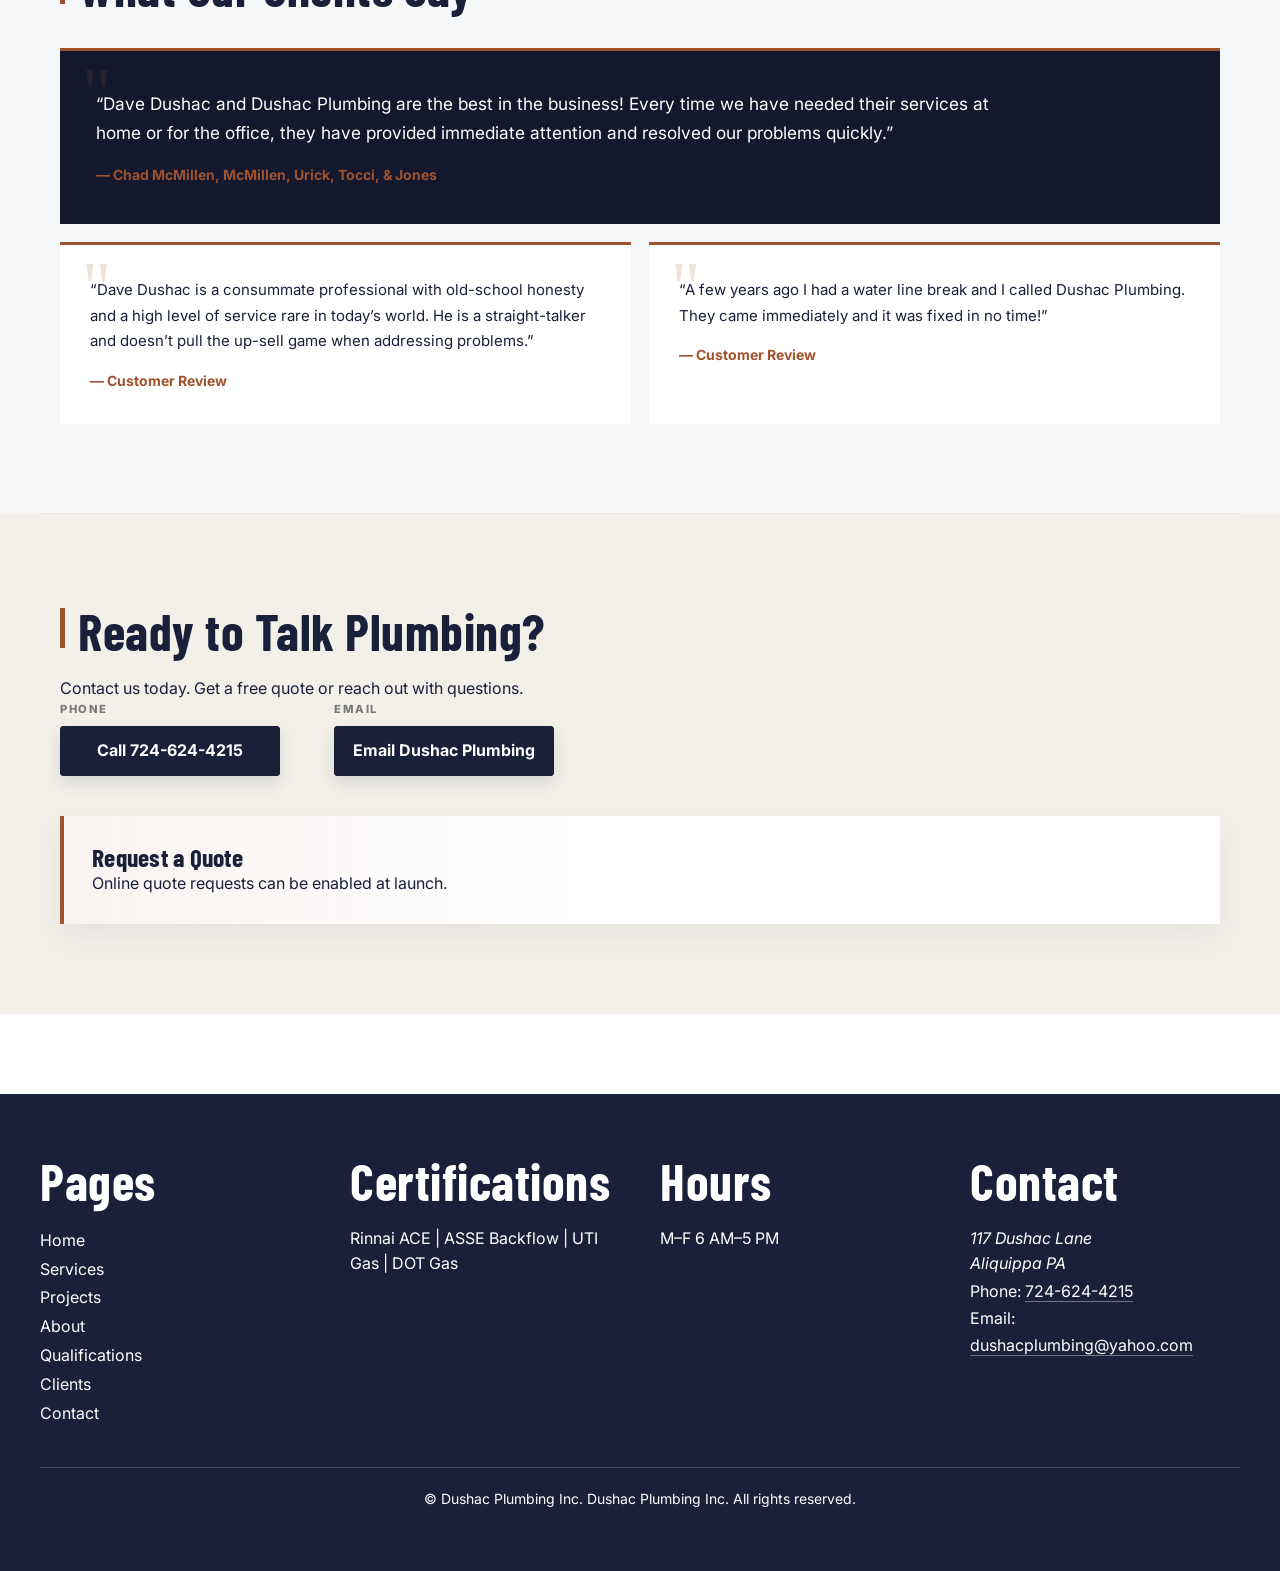
==== commit e57bf203: "Align service and qualification SVGs with their labels" ====
--- a/docs/index.html
+++ b/docs/index.html
@@ -53,42 +53,9 @@
       <div class="service-cards">
         <article class="service-card">
           <svg class="service-icon" viewBox="0 0 24 24" fill="none" stroke="currentColor" stroke-width="2" aria-hidden="true">
-            <path d="M7 9a3 3 0 0 0-3 3v4a3 3 0 0 0 3 3h3m6-14a3 3 0 0 1 3 3v4a3 3 0 0 1-3 3h-3"/>
-          </svg>
-          <h3>Plumbing Service &amp; Repair</h3>
-          <p>Expert diagnosis, repair, and maintenance of residential and commercial plumbing systems.</p>
-        </article>
-        <article class="service-card">
-          <svg class="service-icon" viewBox="0 0 24 24" fill="none" stroke="currentColor" stroke-width="2" aria-hidden="true">
-            <path d="M12 3v1m0 16v1M4.22 4.22l.707.707m11.314 0l.707-.707M3 12h1m16 0h1M4.22 19.78l.707-.707m11.314 0l.707.707M9 16a3 3 0 0 1 6 0"/>
-          </svg>
-          <h3>Water Heater Installation &amp; Repair</h3>
-          <p>Installation and service of tank and tankless water heaters (Rinnai, A.O. Smith, Navien, State, Bradford White).</p>
-        </article>
-        <article class="service-card">
-          <svg class="service-icon" viewBox="0 0 24 24" fill="none" stroke="currentColor" stroke-width="2" aria-hidden="true">
-            <path d="M12 2c1.657 0 3 2.686 3 6 0 .545-.063 1.064-.175 1.547C15.5 11.1 15.97 14 12 14c-3.97 0-3.5-2.9-3.175-4.453C8.063 9.064 8 8.545 8 8c0-3.314 1.343-6 3-6m0 0c-1.657 0-3 2.686-3 6 0 .545.063 1.064.175 1.547.325 1.553.294 4.453 3.175 4.453 2.97 0 3.5-2.9 3.175-4.453.112-.483.175-1.002.175-1.547 0-3.314-1.343-6-3-6"/>
-          </svg>
-          <h3>Gas Line Installation &amp; Repair</h3>
-          <p>Safe installation, repair, and testing of residential and commercial gas lines.</p>
-        </article>
-        <article class="service-card">
-          <svg class="service-icon" viewBox="0 0 24 24" fill="none" stroke="currentColor" stroke-width="2" aria-hidden="true">
-            <path d="M3 9h18M3 15h18M9 3v18M15 3v18"/>
-          </svg>
-          <h3>Water &amp; Fire Line Installation &amp; Repair</h3>
-          <p>Complete water main and fire line installation, repair, and pressure testing for commercial and residential properties.</p>
-        </article>
-        <article class="service-card">
-          <svg class="service-icon" viewBox="0 0 24 24" fill="none" stroke="currentColor" stroke-width="2" aria-hidden="true">
-            <path d="M4 4h16v16H4V4m2 2h12m-6 0v12m-8-2h16"/>
-          </svg>
-          <h3>New Construction Plumbing</h3>
-          <p>Rough-in and finish plumbing for new residential and commercial construction projects, including multi-unit complexes.</p>
-        </article>
-        <article class="service-card">
-          <svg class="service-icon" viewBox="0 0 24 24" fill="none" stroke="currentColor" stroke-width="2" aria-hidden="true">
-            <path d="M9 3h6M9 3v6h6V3m-3 6l-2 8m4-8l2 8M8 17h8"/>
+            <path d="M5 11h14v3a5 5 0 0 1-5 5h-4a5 5 0 0 1-5-5v-3Z"/>
+            <path d="M9 11V7a3 3 0 0 1 6 0"/>
+            <path d="M12 4V2M8 19v2M16 19v2"/>
           </svg>
           <h3>Fixture Installation &amp; Repair</h3>
           <p>Installation and repair of sinks, faucets, toilets, showers, and other plumbing fixtures.</p>
@@ -177,32 +144,32 @@
       </div>
       <div class="qualification-grid qualification-grid-visual">
         <article class="qualification-card qualification-card-wide">
-          <div class="qualification-mini-visual"><svg viewBox="0 0 120 76" role="img" aria-label="License document illustration"><rect x="18" y="10" width="62" height="54" rx="3"/><path d="M30 25h35M30 35h28M30 45h22"/><circle cx="88" cy="50" r="15"/><path d="m81 50 5 5 10-12"/></svg></div>
+          <div class="qualification-mini-visual"><svg viewBox="0 0 120 76" role="img" aria-label="State license document and approval seal illustration"><rect x="16" y="9" width="66" height="56" rx="4"/><path d="M29 23h39M29 34h30M29 45h24"/><circle cx="88" cy="49" r="16"/><path d="m80 49 6 6 11-13"/><path d="M88 65v7M81 63l-4 7M95 63l4 7"/></svg></div>
           <span class="qualification-label">State Licensing</span>
           <strong>PA · OH · WV</strong>
         </article>
         <article class="qualification-card">
-          <div class="qualification-mini-visual"><svg viewBox="0 0 120 76" role="img" aria-label="Tankless water heater illustration"><rect x="34" y="10" width="50" height="48" rx="4"/><circle cx="59" cy="29" r="8"/><path d="M46 58v9M72 58v9M59 37v20M44 18h30"/></svg></div>
+          <div class="qualification-mini-visual"><svg viewBox="0 0 120 76" role="img" aria-label="Tankless water heater with water and gas connections illustration"><rect x="34" y="8" width="52" height="50" rx="4"/><path d="M44 19h32M42 58v10M60 58v10M78 58v10"/><path d="M60 25c5 5 7 9 7 13a7 7 0 0 1-14 0c0-4 2-8 7-13Z"/><path d="M47 63h-8M81 63h8"/></svg></div>
           <span class="qualification-label">Certified</span>
           <strong>Rinnai ACE</strong>
         </article>
         <article class="qualification-card">
-          <div class="qualification-mini-visual"><svg viewBox="0 0 120 76" role="img" aria-label="Backflow valve illustration"><path d="M10 38h26M84 38h26"/><rect x="36" y="27" width="48" height="22" rx="5"/><circle cx="48" cy="38" r="6"/><circle cx="72" cy="38" r="6"/><path d="M48 27V15M72 27V15M43 15h10M67 15h10"/></svg></div>
+          <div class="qualification-mini-visual"><svg viewBox="0 0 120 76" role="img" aria-label="Backflow prevention valve assembly illustration"><path d="M8 40h28M84 40h28"/><rect x="36" y="27" width="48" height="26" rx="5"/><circle cx="48" cy="40" r="7"/><circle cx="72" cy="40" r="7"/><path d="M48 33v14M72 33v14M48 27V14M72 27V14M42 14h12M66 14h12"/></svg></div>
           <span class="qualification-label">Certified</span>
           <strong>ASSE Backflow</strong>
         </article>
         <article class="qualification-card">
-          <div class="qualification-mini-visual"><svg viewBox="0 0 120 76" role="img" aria-label="Underground gas line illustration"><path d="M6 27h108"/><path d="M16 48h88"/><circle cx="35" cy="48" r="7"/><circle cx="86" cy="48" r="7"/><path d="M35 41V27M86 41V27"/><path d="m52 58 8-20 8 20"/></svg></div>
+          <div class="qualification-mini-visual"><svg viewBox="0 0 120 76" role="img" aria-label="Underground gas utility line with locator marker illustration"><path d="M6 27h108"/><path d="M12 54h96"/><circle cx="35" cy="54" r="8"/><circle cx="87" cy="54" r="8"/><path d="M35 46V27M87 46V27"/><path d="M59 54V18M59 18h19l-5 6 5 6H59"/><path d="M19 31v-8M99 31v-8"/></svg></div>
           <span class="qualification-label">Certified</span>
           <strong>UTI Gas</strong>
         </article>
         <article class="qualification-card">
-          <div class="qualification-mini-visual"><svg viewBox="0 0 120 76" role="img" aria-label="Gas pipeline standards illustration"><path d="M8 52h104"/><path d="M20 52V30h80v22"/><path d="M45 52V22h30v30"/><path d="M55 22v-9M65 22v-9"/><circle cx="60" cy="38" r="8"/></svg></div>
+          <div class="qualification-mini-visual"><svg viewBox="0 0 120 76" role="img" aria-label="Regulated gas pipeline with compliance shield illustration"><path d="M8 52h104"/><circle cx="28" cy="52" r="9"/><circle cx="92" cy="52" r="9"/><path d="M37 52h46"/><path d="M60 12 78 19v14c0 12-8 20-18 26-10-6-18-14-18-26V19l18-7Z"/><path d="m51 34 6 6 13-15"/></svg></div>
           <span class="qualification-label">Certified</span>
           <strong>DOT Gas</strong>
         </article>
         <article class="qualification-card">
-          <div class="qualification-mini-visual"><svg viewBox="0 0 120 76" role="img" aria-label="Contractor house illustration"><path d="m18 39 42-27 42 27"/><path d="M29 34v31h62V34"/><path d="M50 65V46h20v19"/><path d="m87 20 8 8"/></svg></div>
+          <div class="qualification-mini-visual"><svg viewBox="0 0 120 76" role="img" aria-label="Home service contractor house and wrench illustration"><path d="m16 40 44-28 44 28"/><path d="M29 35v31h62V35"/><path d="M50 66V48h20v18"/><path d="M82 18a9 9 0 0 0-9 12L60 43l5 5 13-13a9 9 0 0 0 12-9l-5 5-6-6 5-5a9 9 0 0 0-2-2Z"/></svg></div>
           <span class="qualification-label">Contractor</span>
           <strong>Dominion HomeServe</strong>
         </article>
--- a/docs/styles.css
+++ b/docs/styles.css
@@ -2087,3 +2087,329 @@
     width: 100%;
   }
 }
+
+
+/* ========================================================================
+   Visual overhaul pass 3 — qualifications, clients, hero proof, spacing
+   ======================================================================== */
+.section-credibility,
+.credibility-list { display: none !important; }
+
+.section-heading-row { align-items: flex-end; margin-bottom: 42px; }
+.section-heading-copy,
+.section-heading-row > div { max-width: 760px; }
+.section-heading-row h2,
+.section-heading-stack h2 { margin-bottom: 0; }
+.section-heading-row .section-deck,
+.section-heading-stack .section-deck,
+.section-deck {
+  max-width: 690px;
+  margin: 14px 0 0;
+  color: var(--ink-muted);
+  font-size: .98rem;
+  line-height: 1.75;
+}
+.section-heading-stack { margin-bottom: 40px; }
+.section-heading-stack .section-kicker { margin-bottom: 15px; }
+
+.qualification-grid-visual .qualification-card {
+  justify-content: flex-end;
+  min-height: 210px;
+}
+.qualification-mini-visual {
+  width: 100%;
+  height: 92px;
+  margin-bottom: auto;
+  padding-bottom: 18px;
+  color: var(--accent-copper);
+}
+.qualification-mini-visual svg {
+  width: 100%;
+  height: 100%;
+  max-width: 150px;
+  fill: none;
+  stroke: currentColor;
+  stroke-width: 2;
+  stroke-linecap: round;
+  stroke-linejoin: round;
+}
+.qualification-card-wide .qualification-mini-visual { color: #e9b092; }
+
+.qualification-gallery-section { --band-bg: #fff !important; }
+.qualification-picture-grid {
+  display: grid;
+  grid-template-columns: repeat(2, minmax(0, 1fr));
+  gap: 22px;
+}
+.qualification-picture-card {
+  display: grid;
+  grid-template-columns: 42% 58%;
+  min-height: 250px;
+  border: 1px solid var(--line-soft);
+  background: #fff;
+  overflow: hidden;
+}
+.qualification-picture-feature {
+  grid-column: 1 / -1;
+  grid-template-columns: 38% 62%;
+  min-height: 300px;
+}
+.qualification-picture {
+  min-height: 100%;
+  display: flex;
+  align-items: center;
+  justify-content: center;
+  padding: 32px;
+  background:
+    linear-gradient(135deg, rgba(183,104,66,.12), rgba(17,23,45,.03)),
+    var(--paper-warm);
+  border-right: 1px solid var(--line-soft);
+  color: var(--accent-copper);
+  position: relative;
+}
+.qualification-picture::after {
+  content: '';
+  position: absolute;
+  inset: 16px;
+  border: 1px solid rgba(160,82,45,.18);
+  pointer-events: none;
+}
+.qualification-picture svg {
+  width: 100%;
+  max-width: 220px;
+  height: auto;
+  position: relative;
+  z-index: 1;
+  fill: none;
+  stroke: currentColor;
+  stroke-width: 2.4;
+  stroke-linecap: round;
+  stroke-linejoin: round;
+}
+.qualification-picture-copy {
+  padding: 34px 30px;
+  display: flex;
+  flex-direction: column;
+  justify-content: center;
+}
+.qualification-picture-copy h3 {
+  margin: 8px 0 12px;
+  font-size: clamp(1.75rem, 3vw, 2.35rem);
+}
+.qualification-picture-copy p { color: var(--ink-muted); }
+
+.qualification-experience {
+  display: grid;
+  grid-template-columns: minmax(240px, .75fr) minmax(0, 1.25fr);
+  gap: 54px;
+  align-items: center;
+}
+.qualification-experience-visual {
+  min-height: 280px;
+  display: flex;
+  align-items: center;
+  justify-content: center;
+  background: var(--navy-ink);
+  color: #e9b092;
+  border-bottom: 6px solid var(--accent-copper);
+}
+.qualification-experience-visual svg {
+  width: 72%;
+  max-width: 260px;
+  fill: none;
+  stroke: currentColor;
+  stroke-width: 2.2;
+  stroke-linecap: round;
+  stroke-linejoin: round;
+}
+
+.clients-masthead { min-height: 390px !important; }
+.client-wall-section { --band-bg: #fff !important; }
+.client-name-wall {
+  display: grid;
+  grid-template-columns: repeat(4, minmax(0, 1fr));
+  grid-auto-rows: minmax(92px, auto);
+  border-top: 1px solid var(--line-soft);
+  border-left: 1px solid var(--line-soft);
+}
+.client-name {
+  min-height: 92px;
+  display: flex;
+  align-items: flex-end;
+  padding: 20px;
+  border-right: 1px solid var(--line-soft);
+  border-bottom: 1px solid var(--line-soft);
+  background: #fff;
+  color: var(--navy-ink);
+  font-family: 'Barlow Condensed', 'Arial Narrow', sans-serif;
+  font-size: clamp(1.25rem, 2.2vw, 1.85rem);
+  font-weight: 700;
+  line-height: 1;
+  transition: background .2s ease, color .2s ease, transform .2s ease;
+}
+.client-name-large {
+  grid-column: span 2;
+  font-size: clamp(1.6rem, 3vw, 2.6rem);
+  background: var(--navy-ink);
+  color: #fff;
+}
+.client-name-tall {
+  grid-row: span 2;
+  align-items: center;
+  background: var(--paper-warm);
+}
+.client-name-accent { background: var(--accent-copper); color: #fff; }
+.client-name:hover { background: var(--paper-warm); color: var(--accent-copper); }
+.client-name-large:hover,
+.client-name-accent:hover { background: var(--navy-mid); color: #fff; }
+
+.client-projects-section { --band-bg: var(--paper-warm) !important; }
+.client-project-grid {
+  display: grid;
+  grid-template-columns: 1.2fr .8fr .8fr;
+  grid-template-rows: 310px 310px;
+  gap: 18px;
+}
+.client-project-card {
+  position: relative;
+  overflow: hidden;
+  min-height: 0;
+  background: var(--navy-ink);
+}
+.client-project-card-lead { grid-row: 1 / 3; }
+.client-project-card-wide { grid-column: 2 / 4; }
+.client-project-card img {
+  width: 100%;
+  height: 100%;
+  display: block;
+  object-fit: cover;
+  transition: transform .35s ease;
+}
+.client-project-card:hover img { transform: scale(1.025); }
+.client-project-copy {
+  position: absolute;
+  inset: auto 0 0 0;
+  padding: 58px 22px 20px;
+  color: #fff;
+  background: linear-gradient(to top, rgba(10,14,30,.94), rgba(10,14,30,0));
+}
+.client-project-copy span {
+  display: block;
+  margin-bottom: 6px;
+  color: #efb08d;
+  font-size: .72rem;
+  font-weight: 800;
+  letter-spacing: .12em;
+  text-transform: uppercase;
+}
+.client-project-copy h3 { margin-bottom: 4px; font-size: 1.55rem; }
+.client-project-copy p { color: rgba(255,255,255,.82); font-size: .88rem; }
+
+.residential-experience-section {
+  display: grid;
+  grid-template-columns: minmax(0, 1.05fr) minmax(0, .95fr);
+  gap: 52px;
+  align-items: center;
+}
+.residential-experience-image {
+  min-height: 430px;
+  position: relative;
+}
+.residential-experience-image::after {
+  content: '';
+  position: absolute;
+  right: -14px;
+  bottom: -14px;
+  width: 42%;
+  height: 36%;
+  border-right: 6px solid var(--accent-copper);
+  border-bottom: 6px solid var(--accent-copper);
+  pointer-events: none;
+}
+.residential-experience-image img {
+  width: 100%;
+  height: 430px;
+  object-fit: cover;
+  display: block;
+}
+.residential-experience-copy h2 { margin-bottom: 18px; }
+.residential-experience-copy p:not(.section-kicker) {
+  color: var(--ink-muted);
+  line-height: 1.75;
+  margin-bottom: 22px;
+}
+
+.client-cta-section {
+  display: flex;
+  align-items: center;
+  justify-content: space-between;
+  gap: 34px;
+  --band-bg: var(--navy-ink) !important;
+  color: #fff;
+  border-top: 0 !important;
+}
+.client-cta-section h2 { color: #fff; padding-left: 0 !important; }
+.client-cta-section h2::before { display: none; }
+.client-cta-section > div > p:not(.section-kicker) { color: rgba(255,255,255,.75); }
+.client-cta-actions {
+  display: flex;
+  gap: 12px;
+  flex-wrap: wrap;
+  justify-content: flex-end;
+}
+.client-cta-section .btn-outline {
+  color: #fff;
+  border-color: rgba(255,255,255,.4);
+  background: rgba(255,255,255,.05);
+}
+.client-cta-section .btn-outline:hover {
+  background: #fff;
+  color: var(--navy-ink);
+}
+
+#company-overview { padding-top: 86px; }
+
+@media (max-width: 900px) {
+  .qualification-picture-grid { grid-template-columns: 1fr; }
+  .qualification-picture-feature { grid-column: auto; }
+  .client-name-wall { grid-template-columns: repeat(2, minmax(0, 1fr)); }
+  .client-project-grid {
+    grid-template-columns: 1fr 1fr;
+    grid-template-rows: 360px 260px 260px;
+  }
+  .client-project-card-lead { grid-row: 1; grid-column: 1 / 3; }
+  .client-project-card-wide { grid-column: 1 / 3; }
+  .qualification-experience,
+  .residential-experience-section { grid-template-columns: 1fr; }
+}
+
+@media (max-width: 640px) {
+  .section-heading-row { margin-bottom: 32px; }
+  .section-heading-row .section-deck,
+  .section-heading-stack .section-deck { margin-top: 12px; }
+  .qualification-picture-card,
+  .qualification-picture-feature { grid-template-columns: 1fr; }
+  .qualification-picture {
+    min-height: 180px;
+    border-right: 0;
+    border-bottom: 1px solid var(--line-soft);
+  }
+  .qualification-picture-copy { padding: 26px 22px 30px; }
+  .client-name-wall { grid-template-columns: 1fr; }
+  .client-name-large,
+  .client-name-tall { grid-column: auto; grid-row: auto; }
+  .client-project-grid { grid-template-columns: 1fr; grid-template-rows: none; }
+  .client-project-card,
+  .client-project-card-lead,
+  .client-project-card-wide {
+    grid-column: 1;
+    grid-row: auto;
+    height: 285px;
+  }
+  .client-project-card-lead { height: 390px; }
+  .residential-experience-image,
+  .residential-experience-image img { min-height: 0; height: 340px; }
+  .client-cta-section { align-items: flex-start; flex-direction: column; }
+  .client-cta-actions { width: 100%; justify-content: stretch; }
+  .client-cta-actions .btn { width: 100%; }
+}
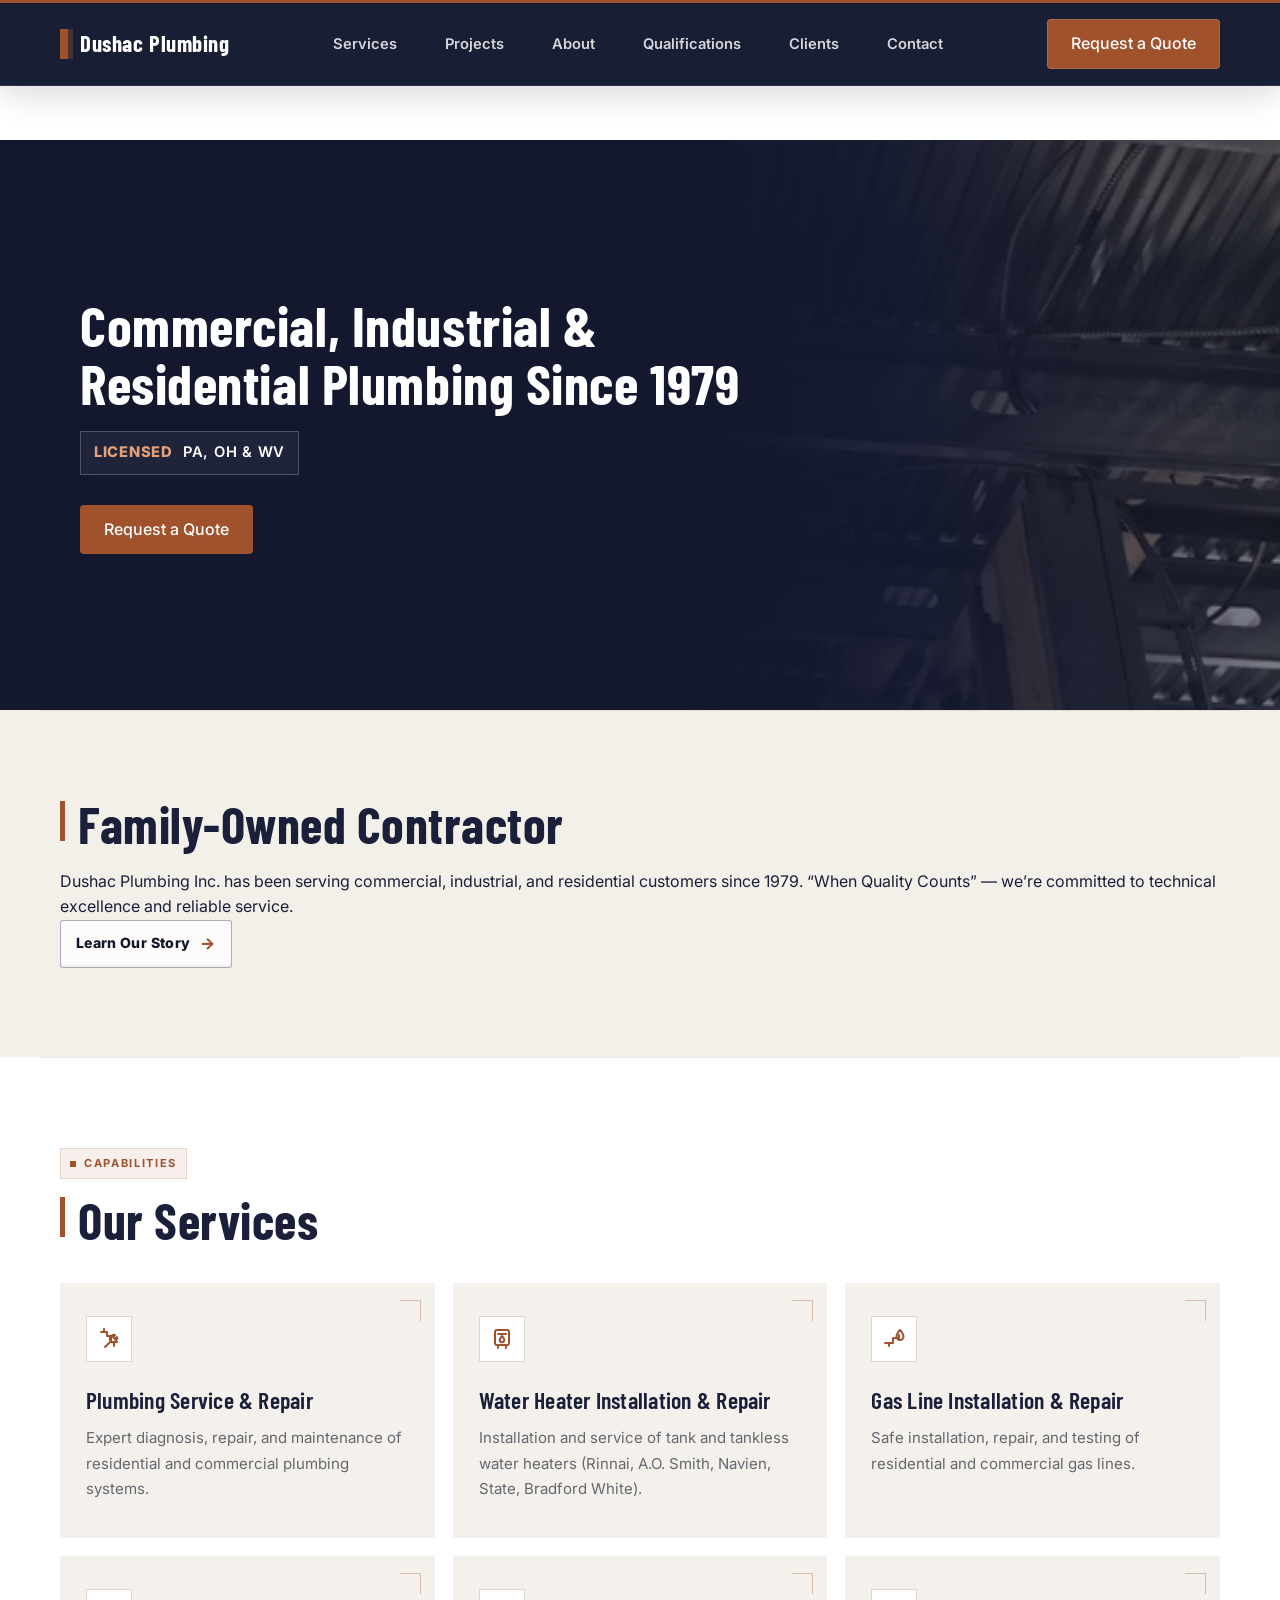
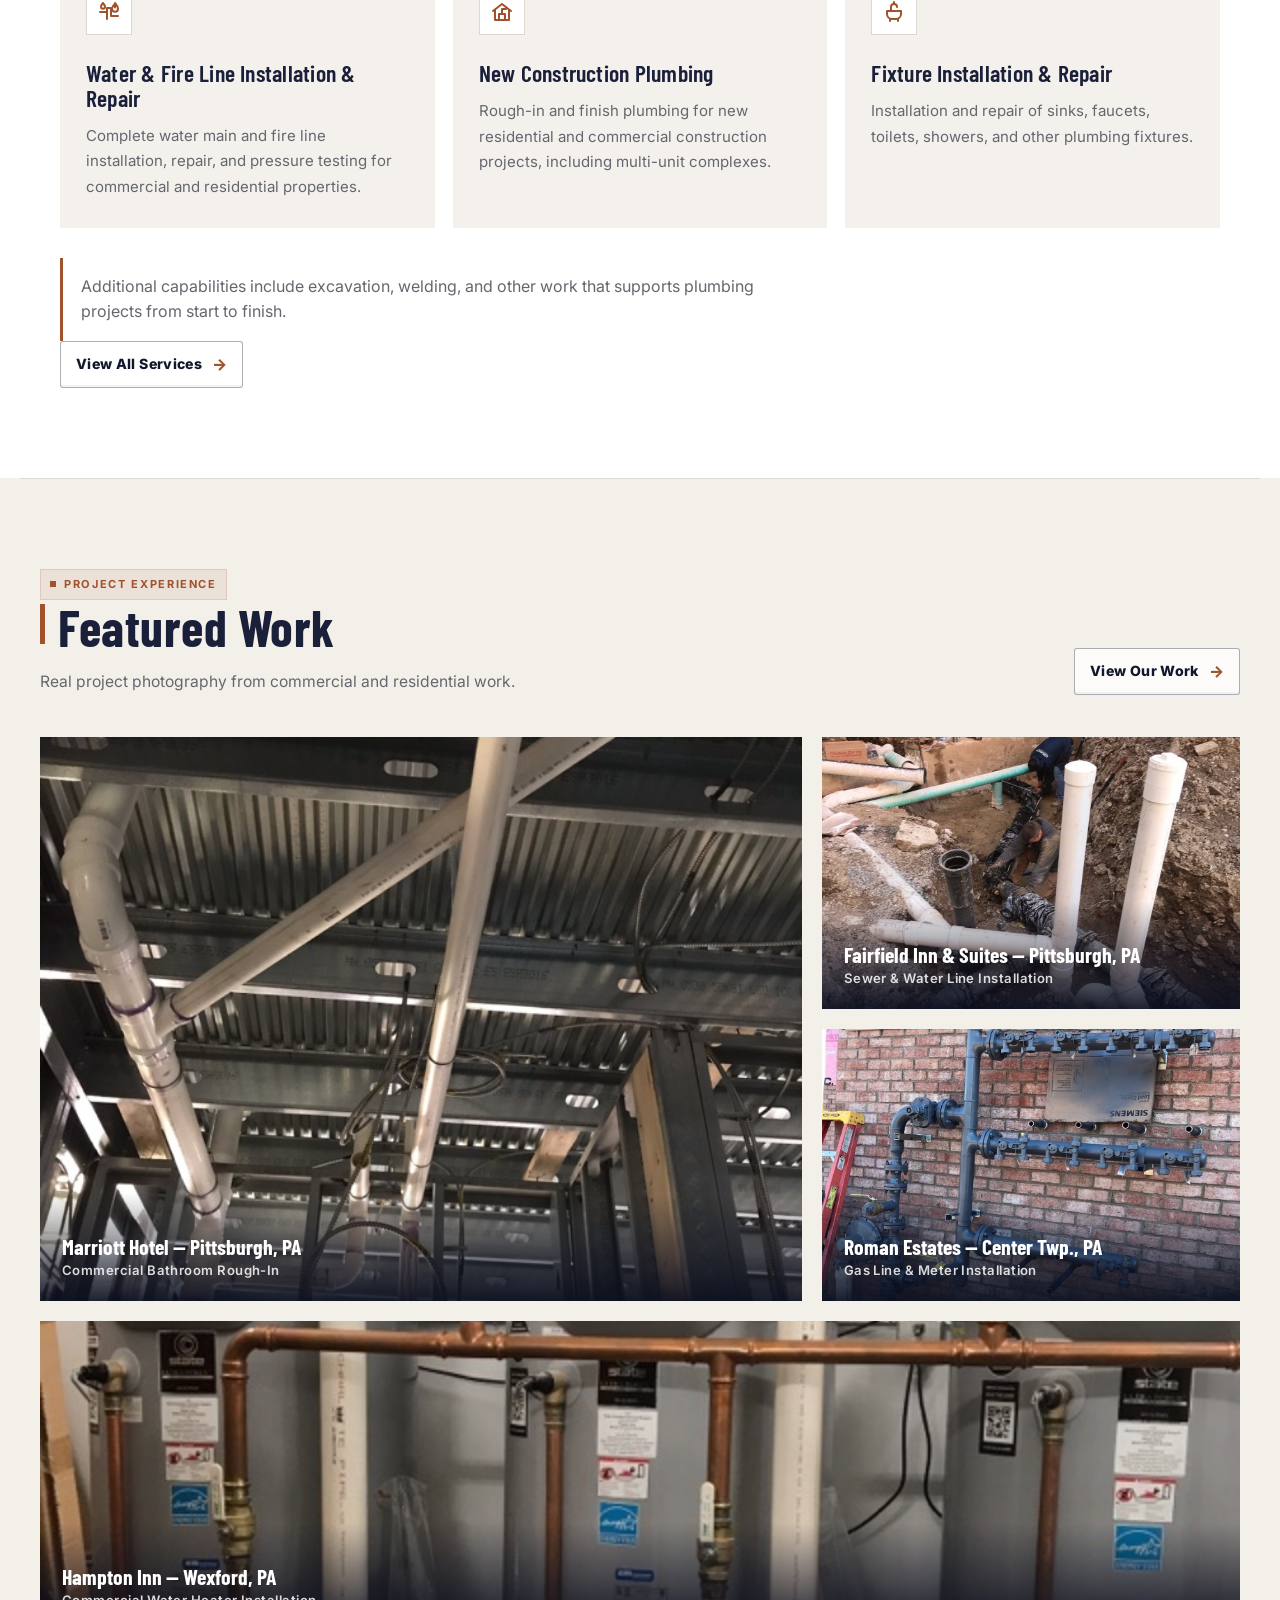
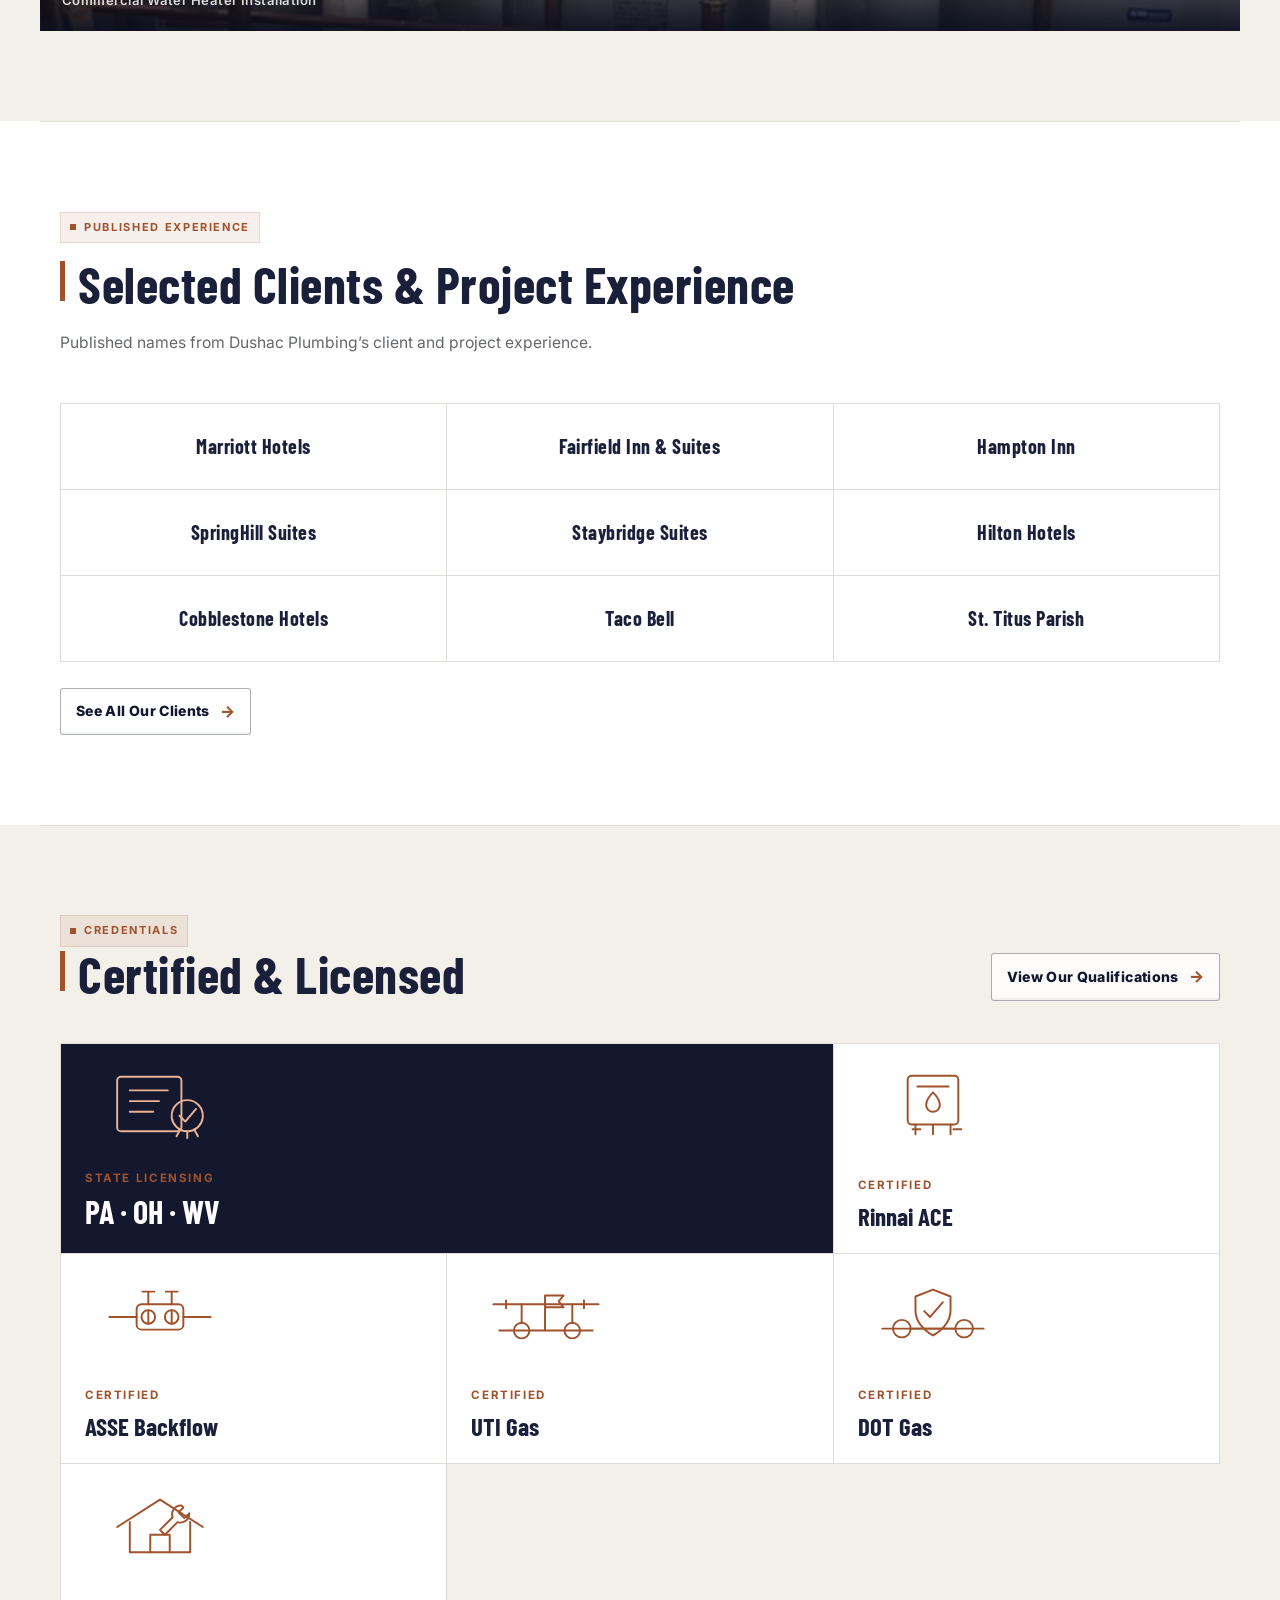
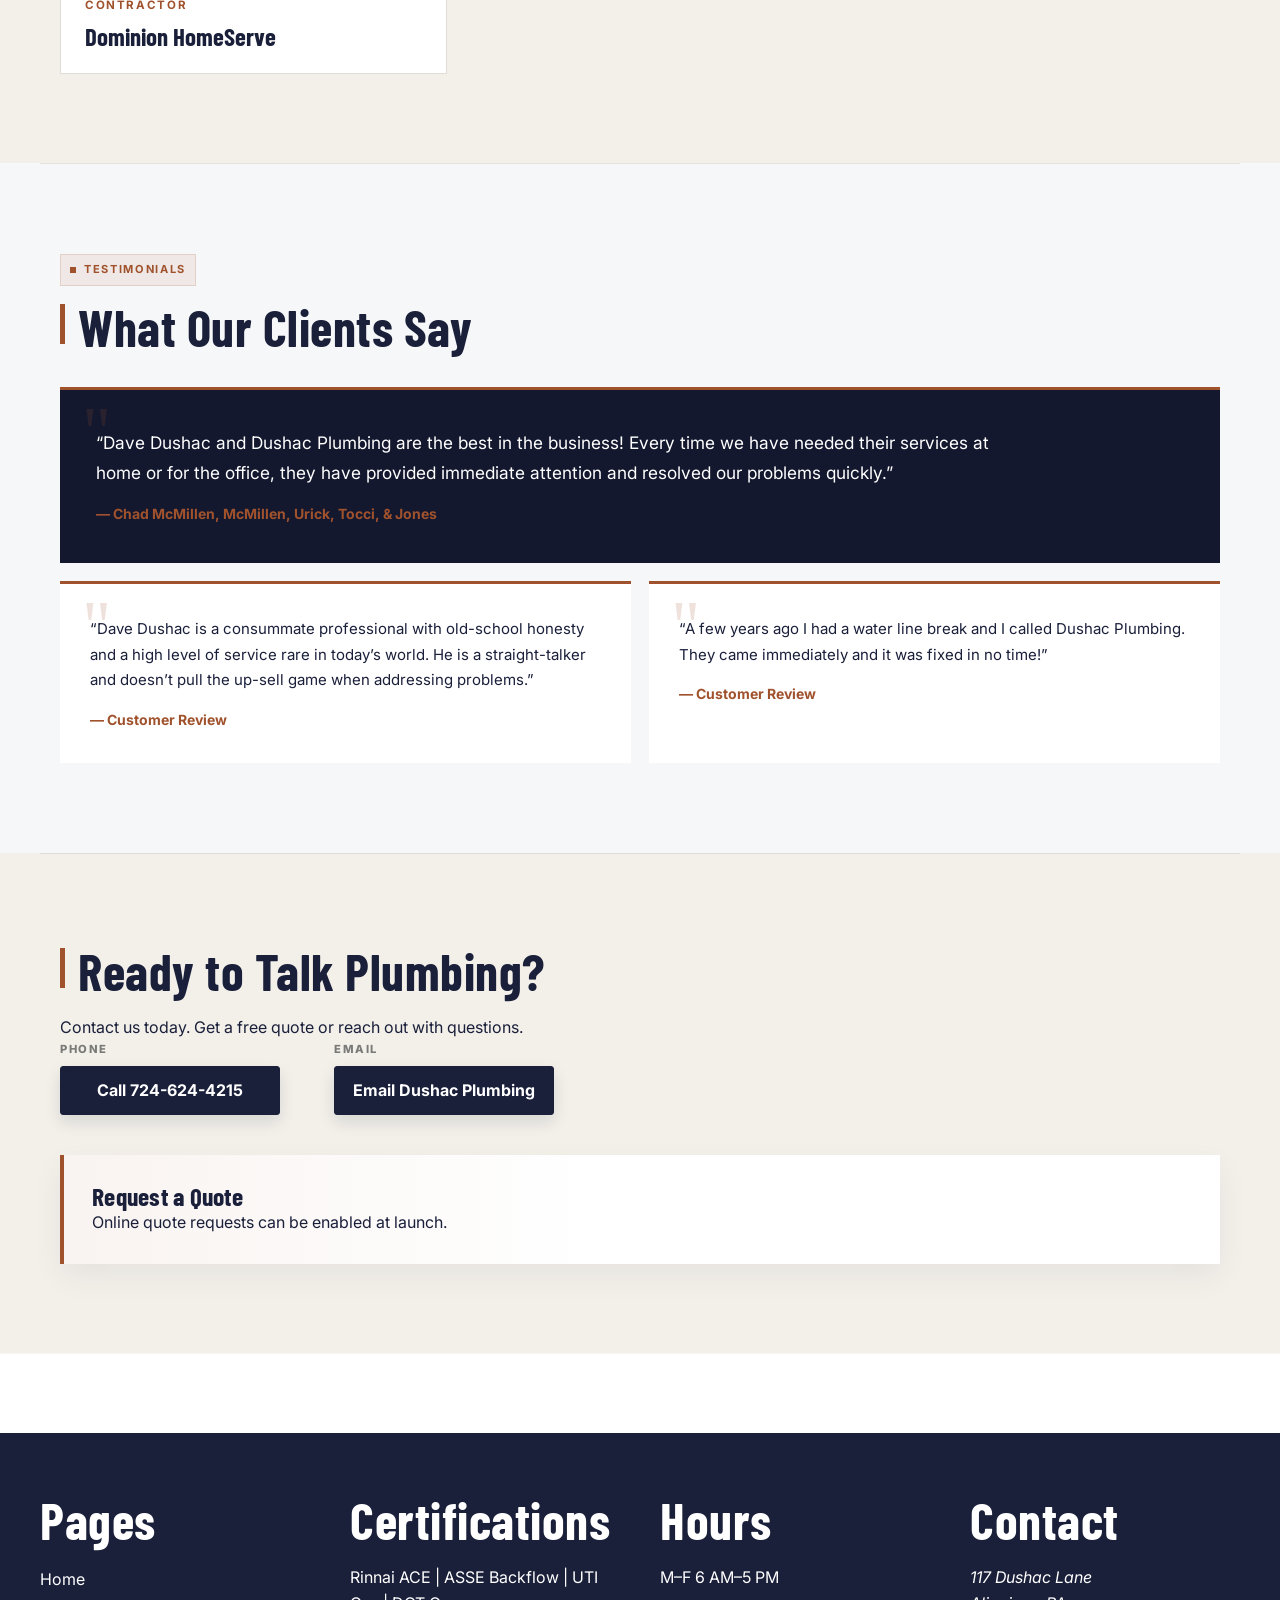
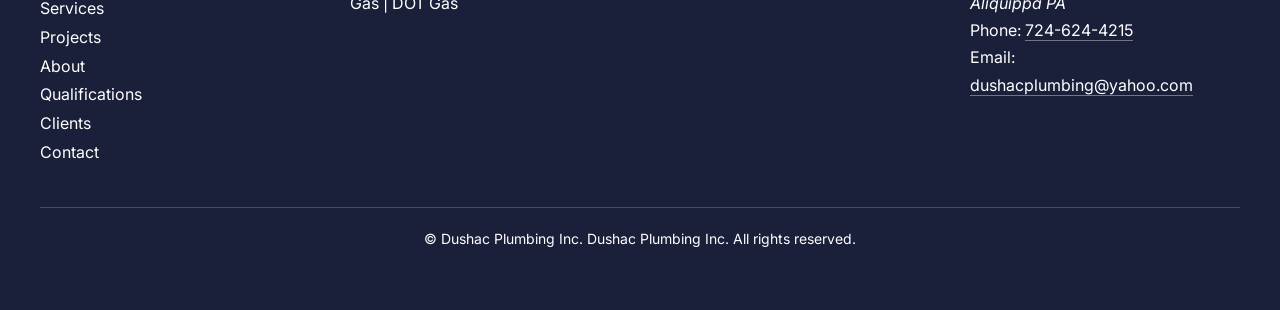
==== commit 3a81ff0c: "Restore all six contextual service icons" ====
--- a/docs/index.html
+++ b/docs/index.html
@@ -51,6 +51,59 @@
       <p class="section-kicker">Capabilities</p>
       <h2 id="services-teaser-title">Our Services</h2>
       <div class="service-cards">
+        <article class="service-card">
+          <svg class="service-icon" viewBox="0 0 24 24" fill="none" stroke="currentColor" stroke-width="2" aria-hidden="true">
+            <path d="M4 5h6v4h4v6h6"/>
+            <path d="M7 5V2M17 15v4"/>
+            <path d="M8 20l6-6"/>
+            <path d="M13 13a4 4 0 0 1 5-5l-2 2 2 2 2-2a4 4 0 0 1-5 5"/>
+          </svg>
+          <h3>Plumbing Service &amp; Repair</h3>
+          <p>Expert diagnosis, repair, and maintenance of residential and commercial plumbing systems.</p>
+        </article>
+
+        <article class="service-card">
+          <svg class="service-icon" viewBox="0 0 24 24" fill="none" stroke="currentColor" stroke-width="2" aria-hidden="true">
+            <rect x="5" y="3" width="14" height="15" rx="2"/>
+            <path d="M8 7h8M8 18v3M16 18v3"/>
+            <path d="M12 9c1.6 1.8 2.3 2.9 2.3 4a2.3 2.3 0 0 1-4.6 0c0-1.1.7-2.2 2.3-4Z"/>
+          </svg>
+          <h3>Water Heater Installation &amp; Repair</h3>
+          <p>Installation and service of tank and tankless water heaters (Rinnai, A.O. Smith, Navien, State, Bradford White).</p>
+        </article>
+
+        <article class="service-card">
+          <svg class="service-icon" viewBox="0 0 24 24" fill="none" stroke="currentColor" stroke-width="2" aria-hidden="true">
+            <path d="M3 16h8v-5h6"/>
+            <path d="M7 16v3M17 11V8"/>
+            <path d="M18 3c2.4 2.7 3.5 4.7 3.5 6.5a3.5 3.5 0 0 1-7 0c0-1.8 1.1-3.8 3.5-6.5Z"/>
+          </svg>
+          <h3>Gas Line Installation &amp; Repair</h3>
+          <p>Safe installation, repair, and testing of residential and commercial gas lines.</p>
+        </article>
+
+        <article class="service-card">
+          <svg class="service-icon" viewBox="0 0 24 24" fill="none" stroke="currentColor" stroke-width="2" aria-hidden="true">
+            <path d="M3 12h7v-4h4v8h7"/>
+            <path d="M10 12v7"/>
+            <path d="M6 3c1.3 1.5 2 2.7 2 3.8a2 2 0 0 1-4 0C4 5.7 4.7 4.5 6 3Z"/>
+            <path d="M18 3c2 2.3 3 4.1 3 5.8a3 3 0 0 1-6 0c0-1.5.8-2.8 2.1-4.2.1 1.4.5 2.2.9 2.8.5-1.5.4-2.9 0-4.4Z"/>
+          </svg>
+          <h3>Water &amp; Fire Line Installation &amp; Repair</h3>
+          <p>Complete water main and fire line installation, repair, and pressure testing for commercial and residential properties.</p>
+        </article>
+
+        <article class="service-card">
+          <svg class="service-icon" viewBox="0 0 24 24" fill="none" stroke="currentColor" stroke-width="2" aria-hidden="true">
+            <path d="m3 11 9-7 9 7"/>
+            <path d="M5 10v10h14V10"/>
+            <path d="M9 20v-6h6v6"/>
+            <path d="M12 14V9h4"/>
+          </svg>
+          <h3>New Construction Plumbing</h3>
+          <p>Rough-in and finish plumbing for new residential and commercial construction projects, including multi-unit complexes.</p>
+        </article>
+
         <article class="service-card">
           <svg class="service-icon" viewBox="0 0 24 24" fill="none" stroke="currentColor" stroke-width="2" aria-hidden="true">
             <path d="M5 11h14v3a5 5 0 0 1-5 5h-4a5 5 0 0 1-5-5v-3Z"/>
--- a/docs/styles.css
+++ b/docs/styles.css
@@ -2413,3 +2413,169 @@
   .client-cta-actions { width: 100%; justify-content: stretch; }
   .client-cta-actions .btn { width: 100%; }
 }
+
+
+/* ========================================================================
+   Context SVG + photographic hero pass
+   ======================================================================== */
+
+/* Hero uses a verified Dushac project photo. The image is completely hidden
+   beneath the text area, then fades in toward the right side. */
+.section-hero {
+  isolation: isolate;
+  background: var(--navy-deep);
+  min-height: 570px;
+}
+
+.section-hero::before {
+  content: '';
+  position: absolute;
+  inset: 0;
+  width: 100%;
+  height: 100%;
+  border: 0;
+  background-image: url('images/projects/marriott-pittsburgh-bathroom-rough-in.jpg');
+  background-size: cover;
+  background-position: 68% 47%;
+  background-repeat: no-repeat;
+  opacity: 1;
+  -webkit-mask-image: linear-gradient(
+    90deg,
+    transparent 0%,
+    transparent 47%,
+    rgba(0,0,0,.12) 55%,
+    rgba(0,0,0,.38) 65%,
+    rgba(0,0,0,.64) 75%,
+    rgba(0,0,0,.80) 84%,
+    rgba(0,0,0,.86) 100%
+  );
+  mask-image: linear-gradient(
+    90deg,
+    transparent 0%,
+    transparent 47%,
+    rgba(0,0,0,.12) 55%,
+    rgba(0,0,0,.38) 65%,
+    rgba(0,0,0,.64) 75%,
+    rgba(0,0,0,.80) 84%,
+    rgba(0,0,0,.86) 100%
+  );
+  pointer-events: none;
+  z-index: 0;
+}
+
+.section-hero::after {
+  content: '';
+  position: absolute;
+  inset: 0;
+  background:
+    linear-gradient(
+      90deg,
+      rgba(19,24,47,1) 0%,
+      rgba(19,24,47,1) 48%,
+      rgba(19,24,47,.98) 56%,
+      rgba(19,24,47,.84) 68%,
+      rgba(19,24,47,.48) 82%,
+      rgba(19,24,47,.24) 100%
+    ),
+    linear-gradient(
+      to bottom,
+      rgba(19,24,47,.12),
+      rgba(19,24,47,.34)
+    );
+  opacity: 1;
+  -webkit-mask-image: none;
+  mask-image: none;
+  pointer-events: none;
+  z-index: 1;
+}
+
+.section-hero > * {
+  position: relative;
+  z-index: 2;
+}
+
+.section-hero h1 {
+  max-width: 740px;
+}
+
+.section-hero .hero-subtitle {
+  backdrop-filter: blur(4px);
+}
+
+/* Keep technical SVGs crisp and visually coherent. */
+.service-icon,
+.qualification-mini-visual svg,
+.qualification-picture svg,
+.qualification-experience-visual svg {
+  stroke-linecap: round;
+  stroke-linejoin: round;
+}
+
+.service-icon {
+  overflow: visible;
+}
+
+@media (max-width: 900px) {
+  .section-hero::before {
+    background-position: 72% center;
+    -webkit-mask-image: linear-gradient(
+      90deg,
+      transparent 0%,
+      transparent 58%,
+      rgba(0,0,0,.28) 72%,
+      rgba(0,0,0,.74) 100%
+    );
+    mask-image: linear-gradient(
+      90deg,
+      transparent 0%,
+      transparent 58%,
+      rgba(0,0,0,.28) 72%,
+      rgba(0,0,0,.74) 100%
+    );
+  }
+
+  .section-hero::after {
+    background: linear-gradient(
+      90deg,
+      rgba(19,24,47,1) 0%,
+      rgba(19,24,47,1) 62%,
+      rgba(19,24,47,.90) 76%,
+      rgba(19,24,47,.48) 100%
+    );
+  }
+}
+
+@media (max-width: 640px) {
+  .section-hero {
+    min-height: 520px;
+  }
+
+  .section-hero::before {
+    background-position: 72% center;
+    opacity: .86;
+    -webkit-mask-image: linear-gradient(
+      90deg,
+      transparent 0%,
+      transparent 64%,
+      rgba(0,0,0,.30) 80%,
+      rgba(0,0,0,.66) 100%
+    );
+    mask-image: linear-gradient(
+      90deg,
+      transparent 0%,
+      transparent 64%,
+      rgba(0,0,0,.30) 80%,
+      rgba(0,0,0,.66) 100%
+    );
+  }
+
+  .section-hero::after {
+    background: linear-gradient(
+      90deg,
+      rgba(19,24,47,1) 0%,
+      rgba(19,24,47,1) 70%,
+      rgba(19,24,47,.88) 86%,
+      rgba(19,24,47,.60) 100%
+    );
+  }
+}
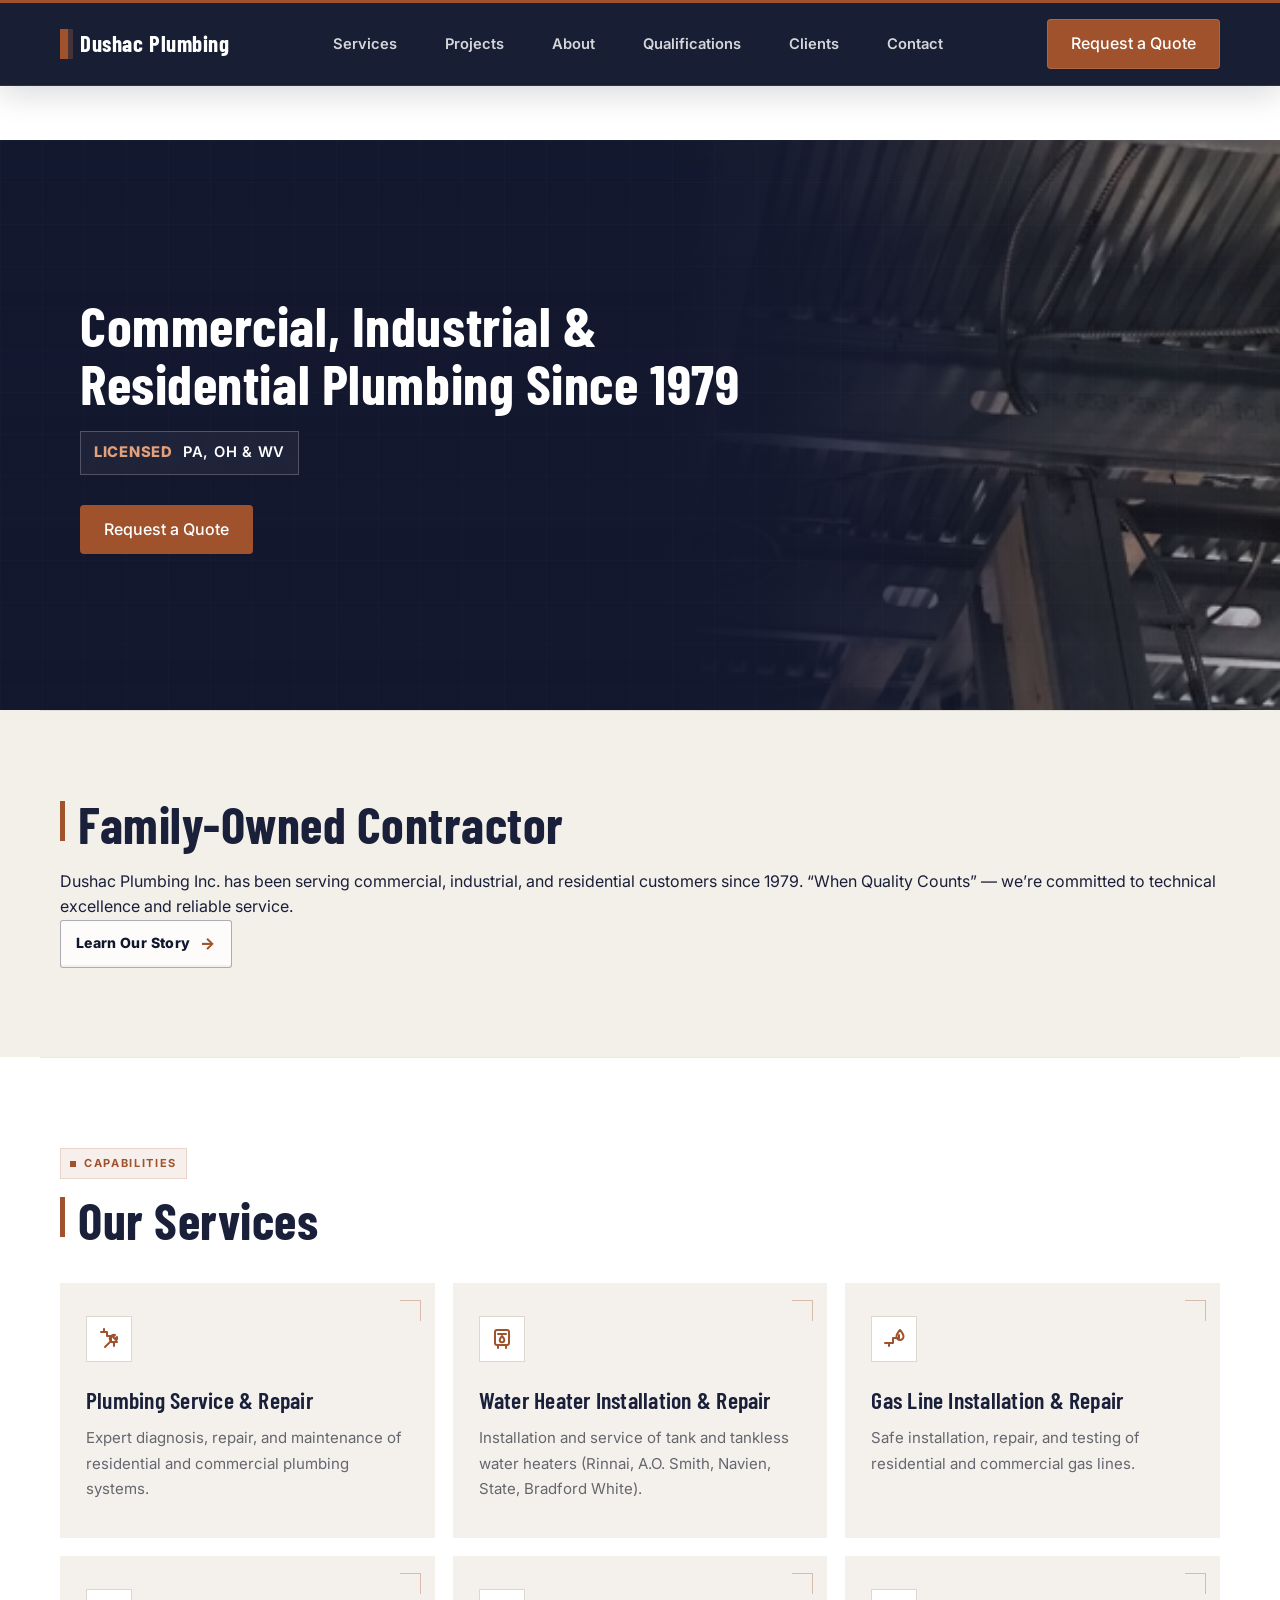
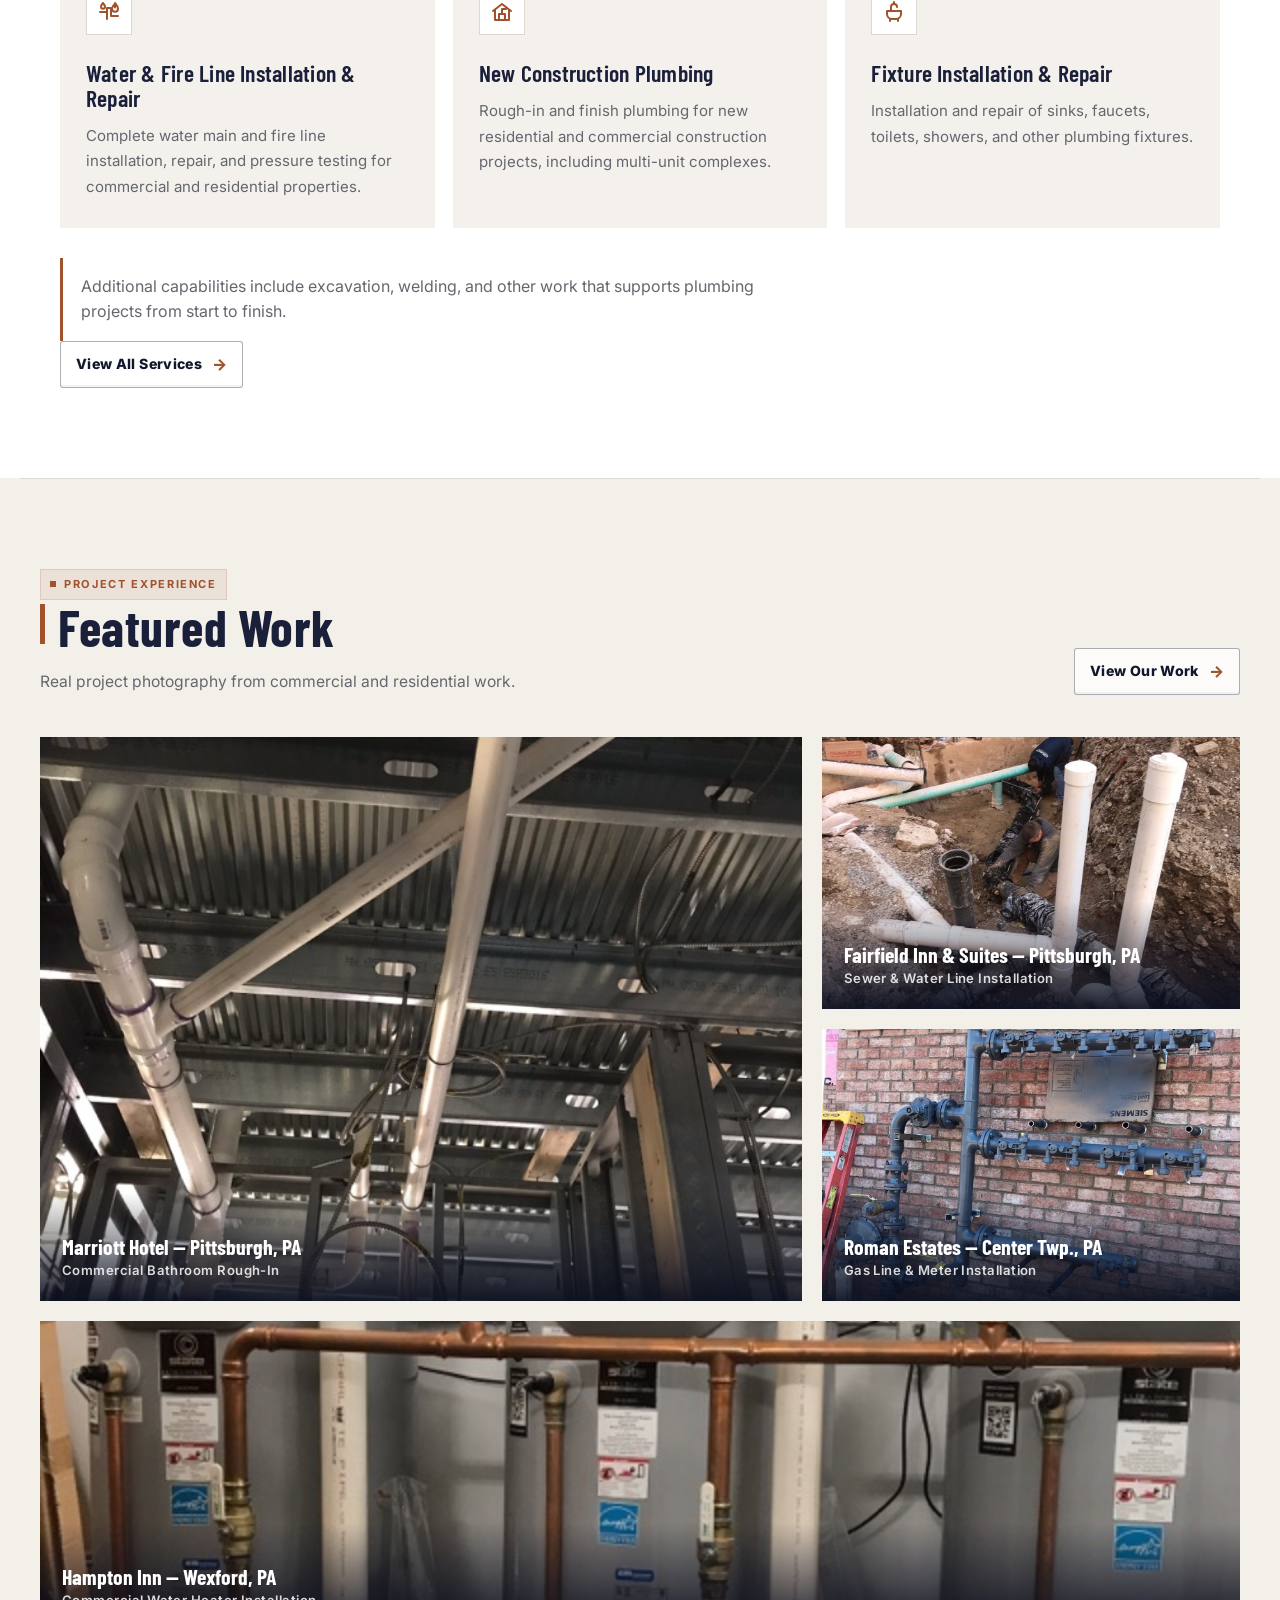
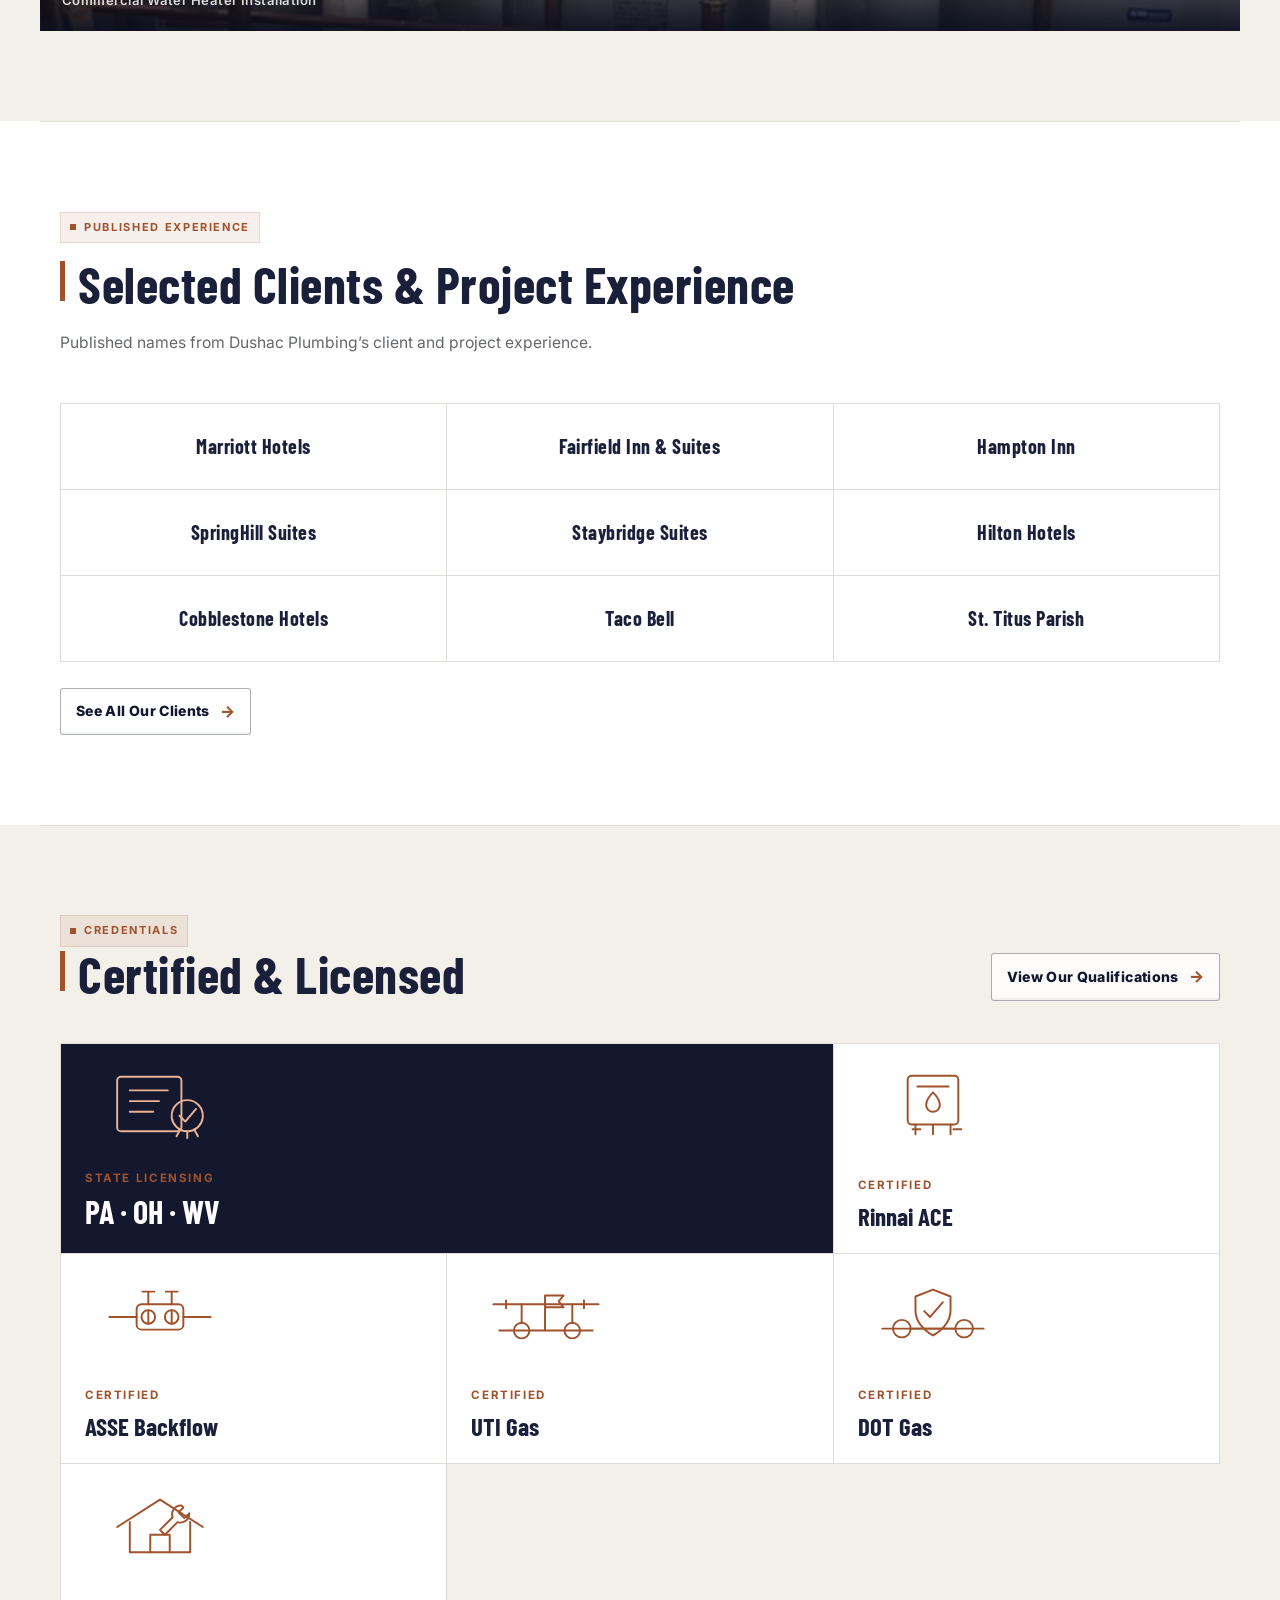
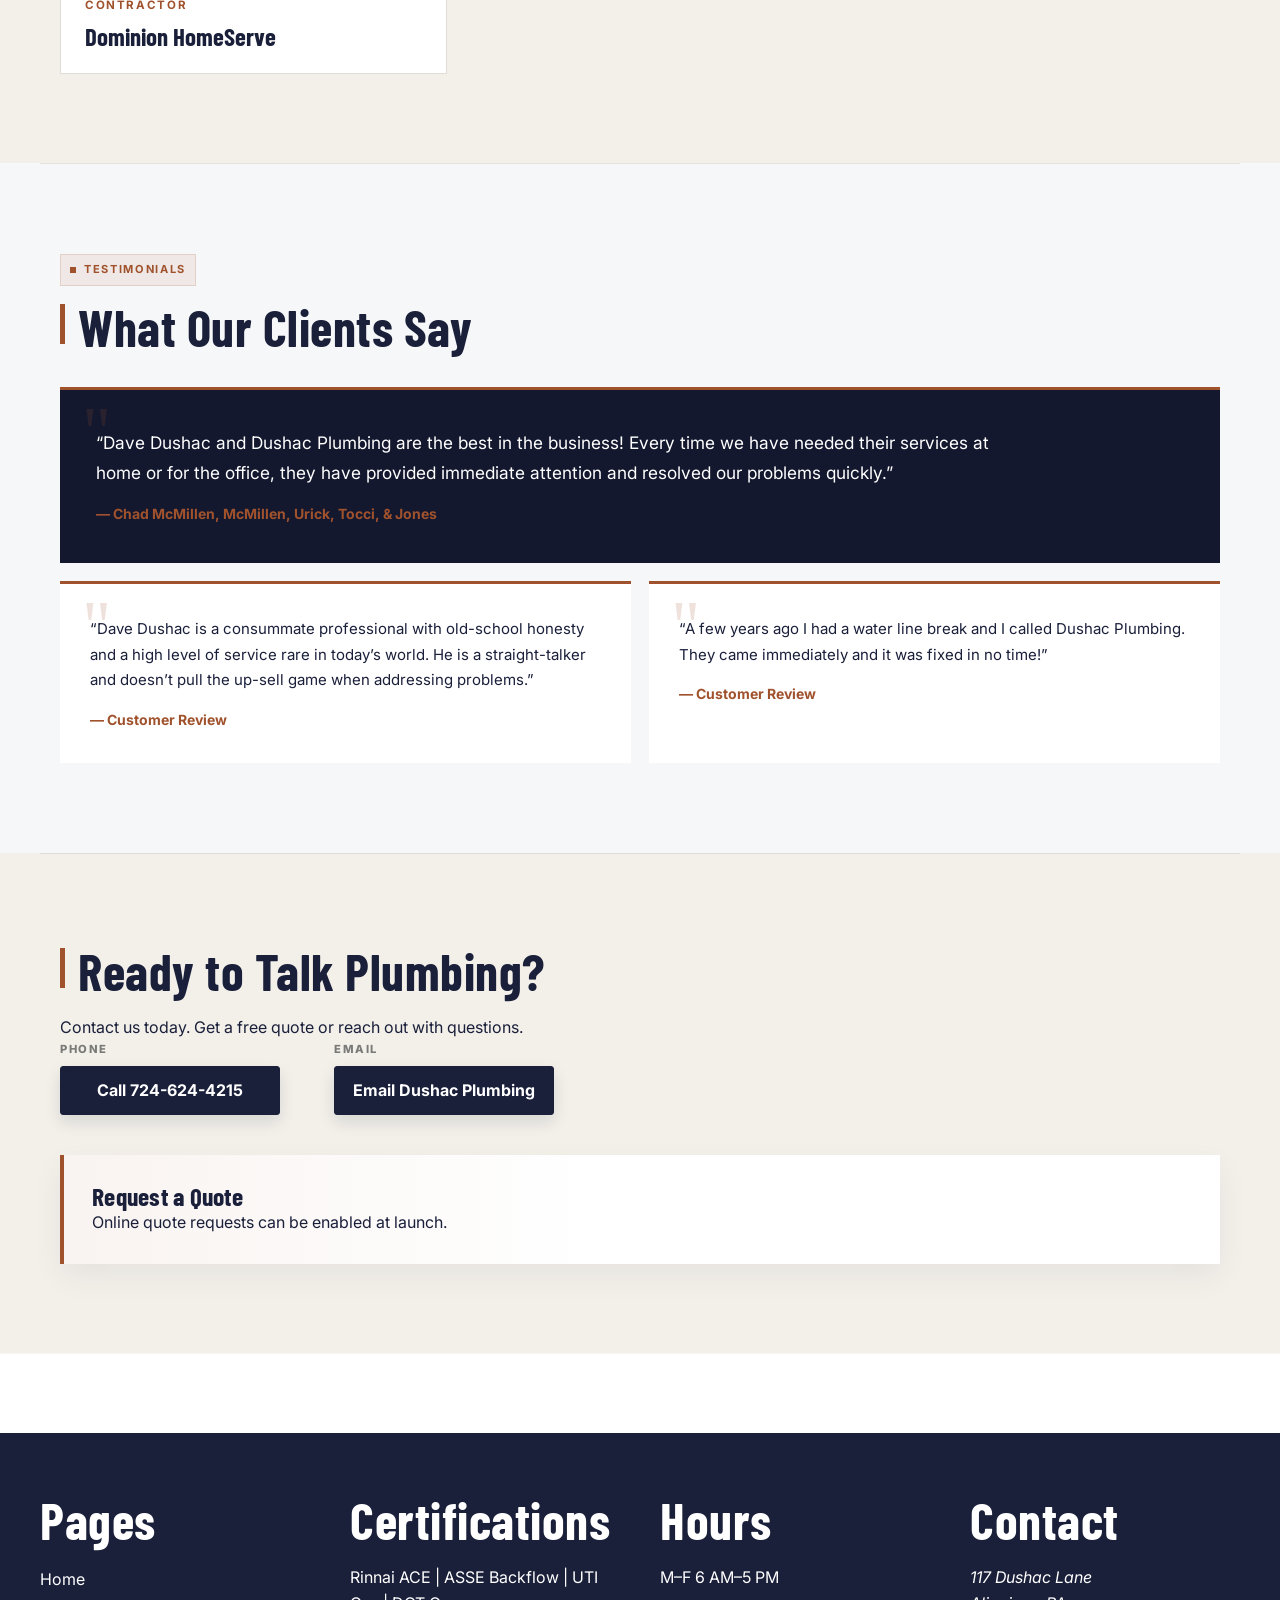
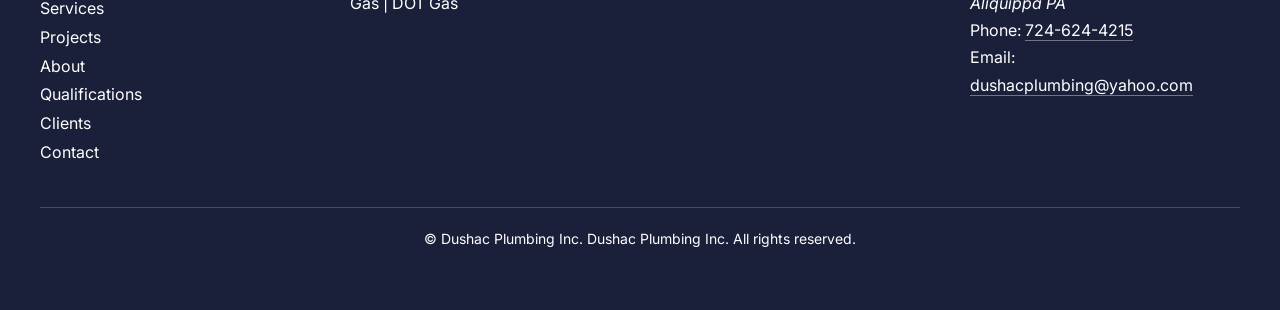
==== commit e23cc376: "Label service SVGs by context" ====
--- a/docs/index.html
+++ b/docs/index.html
@@ -52,7 +52,7 @@
       <h2 id="services-teaser-title">Our Services</h2>
       <div class="service-cards">
         <article class="service-card">
-          <svg class="service-icon" viewBox="0 0 24 24" fill="none" stroke="currentColor" stroke-width="2" aria-hidden="true">
+          <svg class="service-icon" viewBox="0 0 24 24" fill="none" stroke="currentColor" stroke-width="2" role="img" aria-label="Pipe and wrench plumbing repair illustration">
             <path d="M4 5h6v4h4v6h6"/>
             <path d="M7 5V2M17 15v4"/>
             <path d="M8 20l6-6"/>
@@ -63,7 +63,7 @@
         </article>
 
         <article class="service-card">
-          <svg class="service-icon" viewBox="0 0 24 24" fill="none" stroke="currentColor" stroke-width="2" aria-hidden="true">
+          <svg class="service-icon" viewBox="0 0 24 24" fill="none" stroke="currentColor" stroke-width="2" role="img" aria-label="Water heater with water connection illustration">
             <rect x="5" y="3" width="14" height="15" rx="2"/>
             <path d="M8 7h8M8 18v3M16 18v3"/>
             <path d="M12 9c1.6 1.8 2.3 2.9 2.3 4a2.3 2.3 0 0 1-4.6 0c0-1.1.7-2.2 2.3-4Z"/>
@@ -73,7 +73,7 @@
         </article>
 
         <article class="service-card">
-          <svg class="service-icon" viewBox="0 0 24 24" fill="none" stroke="currentColor" stroke-width="2" aria-hidden="true">
+          <svg class="service-icon" viewBox="0 0 24 24" fill="none" stroke="currentColor" stroke-width="2" role="img" aria-label="Gas line with flame illustration">
             <path d="M3 16h8v-5h6"/>
             <path d="M7 16v3M17 11V8"/>
             <path d="M18 3c2.4 2.7 3.5 4.7 3.5 6.5a3.5 3.5 0 0 1-7 0c0-1.8 1.1-3.8 3.5-6.5Z"/>
@@ -83,7 +83,7 @@
         </article>
 
         <article class="service-card">
-          <svg class="service-icon" viewBox="0 0 24 24" fill="none" stroke="currentColor" stroke-width="2" aria-hidden="true">
+          <svg class="service-icon" viewBox="0 0 24 24" fill="none" stroke="currentColor" stroke-width="2" role="img" aria-label="Water and fire line illustration">
             <path d="M3 12h7v-4h4v8h7"/>
             <path d="M10 12v7"/>
             <path d="M6 3c1.3 1.5 2 2.7 2 3.8a2 2 0 0 1-4 0C4 5.7 4.7 4.5 6 3Z"/>
@@ -94,7 +94,7 @@
         </article>
 
         <article class="service-card">
-          <svg class="service-icon" viewBox="0 0 24 24" fill="none" stroke="currentColor" stroke-width="2" aria-hidden="true">
+          <svg class="service-icon" viewBox="0 0 24 24" fill="none" stroke="currentColor" stroke-width="2" role="img" aria-label="New construction plumbing house illustration">
             <path d="m3 11 9-7 9 7"/>
             <path d="M5 10v10h14V10"/>
             <path d="M9 20v-6h6v6"/>
@@ -105,7 +105,7 @@
         </article>
 
         <article class="service-card">
-          <svg class="service-icon" viewBox="0 0 24 24" fill="none" stroke="currentColor" stroke-width="2" aria-hidden="true">
+          <svg class="service-icon" viewBox="0 0 24 24" fill="none" stroke="currentColor" stroke-width="2" role="img" aria-label="Sink and faucet fixture illustration">
             <path d="M5 11h14v3a5 5 0 0 1-5 5h-4a5 5 0 0 1-5-5v-3Z"/>
             <path d="M9 11V7a3 3 0 0 1 6 0"/>
             <path d="M12 4V2M8 19v2M16 19v2"/>
--- a/docs/styles.css
+++ b/docs/styles.css
@@ -2579,3 +2579,74 @@
     );
   }
 }
+
+
+/* Final hero reveal: direct layered background for unmistakable left-to-right photo visibility. */
+.section-hero {
+  background:
+    linear-gradient(
+      90deg,
+      rgba(19,24,47,1) 0%,
+      rgba(19,24,47,1) 52%,
+      rgba(19,24,47,.96) 60%,
+      rgba(19,24,47,.78) 70%,
+      rgba(19,24,47,.48) 80%,
+      rgba(19,24,47,.20) 100%
+    ),
+    url('images/projects/marriott-pittsburgh-bathroom-rough-in.jpg') 68% 47% / cover no-repeat;
+}
+
+.section-hero::before {
+  content: none !important;
+  display: none !important;
+}
+
+.section-hero::after {
+  content: '';
+  position: absolute;
+  inset: 0;
+  background:
+    linear-gradient(to bottom, rgba(17,23,45,.08), rgba(17,23,45,.28)),
+    linear-gradient(rgba(255,255,255,.035) 1px, transparent 1px),
+    linear-gradient(90deg, rgba(255,255,255,.035) 1px, transparent 1px);
+  background-size: auto, 42px 42px, 42px 42px;
+  opacity: .42;
+  pointer-events: none;
+  z-index: 1;
+}
+
+.qualification-experience-visual svg {
+  width: 78%;
+  max-width: 300px;
+  stroke-width: 3;
+}
+
+@media (max-width: 900px) {
+  .section-hero {
+    background:
+      linear-gradient(
+        90deg,
+        rgba(19,24,47,1) 0%,
+        rgba(19,24,47,1) 64%,
+        rgba(19,24,47,.90) 75%,
+        rgba(19,24,47,.58) 88%,
+        rgba(19,24,47,.30) 100%
+      ),
+      url('images/projects/marriott-pittsburgh-bathroom-rough-in.jpg') 72% center / cover no-repeat;
+  }
+}
+
+@media (max-width: 640px) {
+  .section-hero {
+    background:
+      linear-gradient(
+        90deg,
+        rgba(19,24,47,1) 0%,
+        rgba(19,24,47,1) 73%,
+        rgba(19,24,47,.90) 83%,
+        rgba(19,24,47,.65) 92%,
+        rgba(19,24,47,.42) 100%
+      ),
+      url('images/projects/marriott-pittsburgh-bathroom-rough-in.jpg') 76% center / cover no-repeat;
+  }
+}
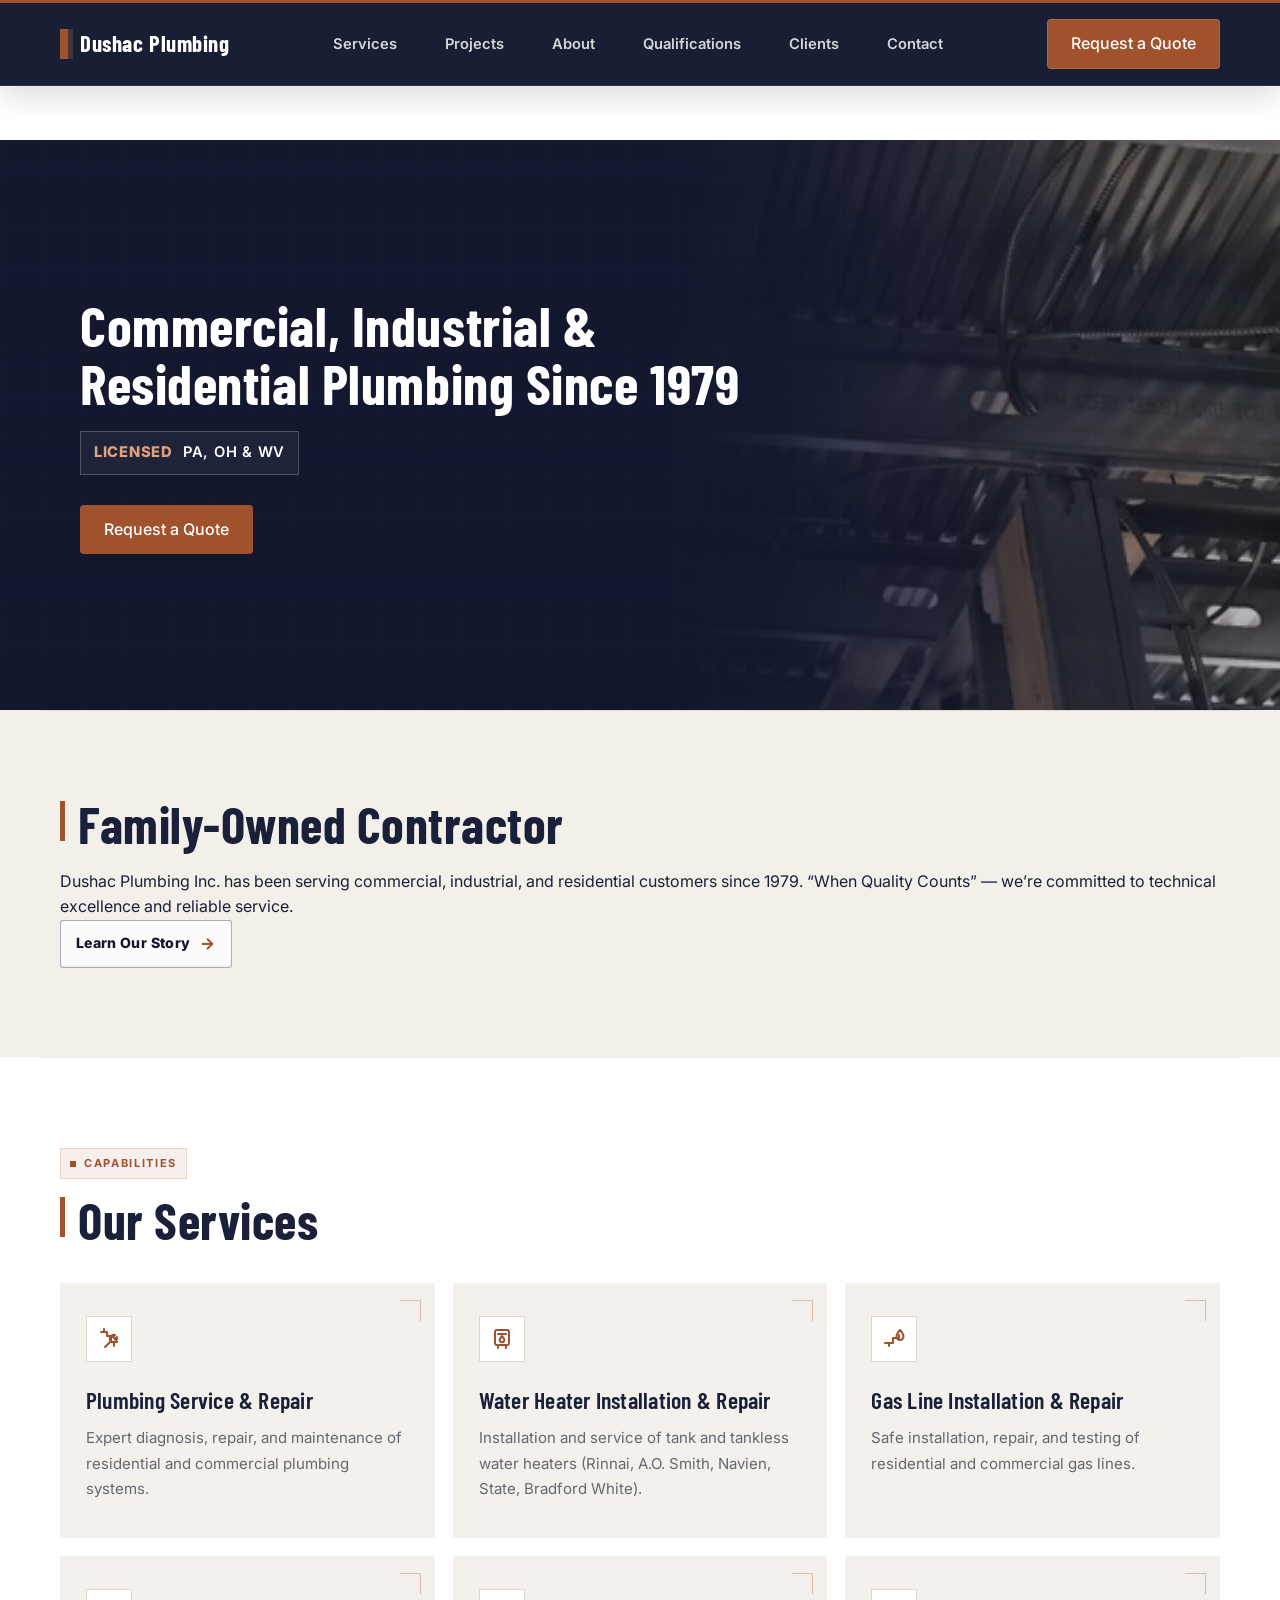
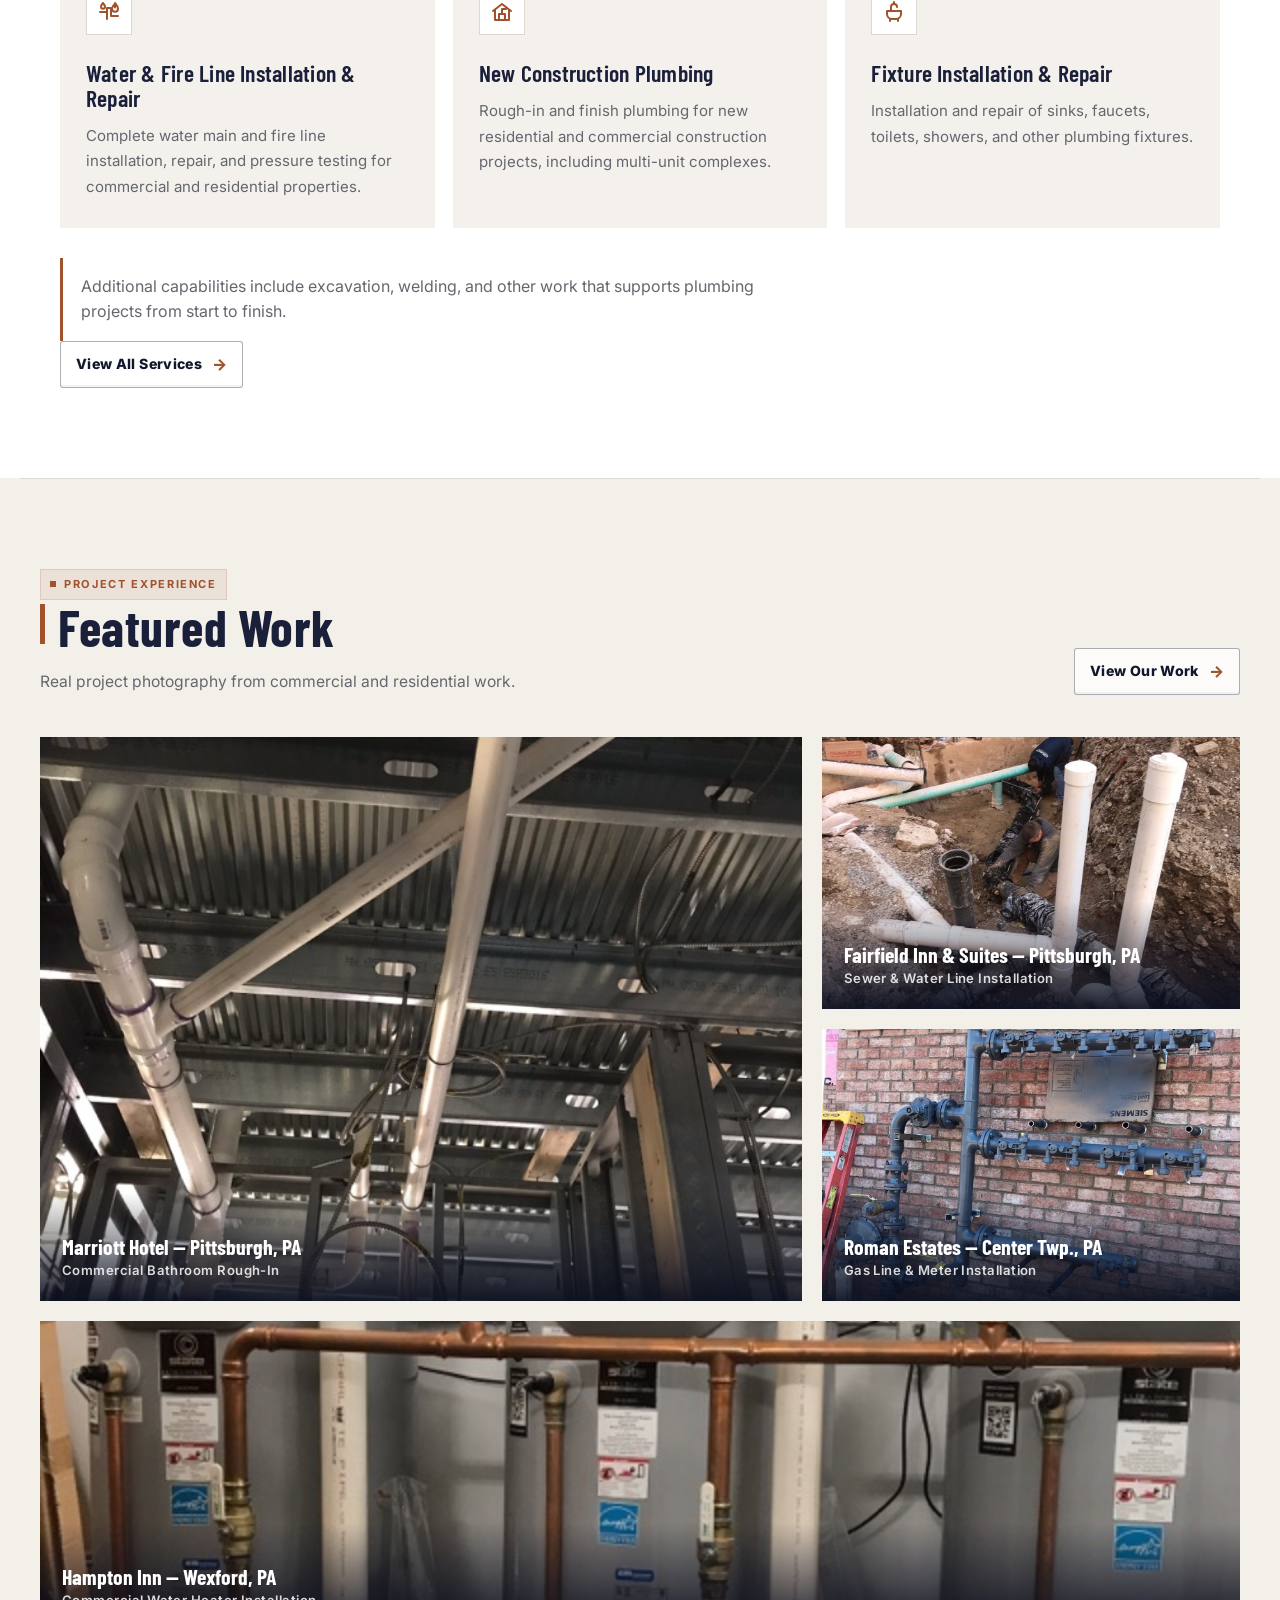
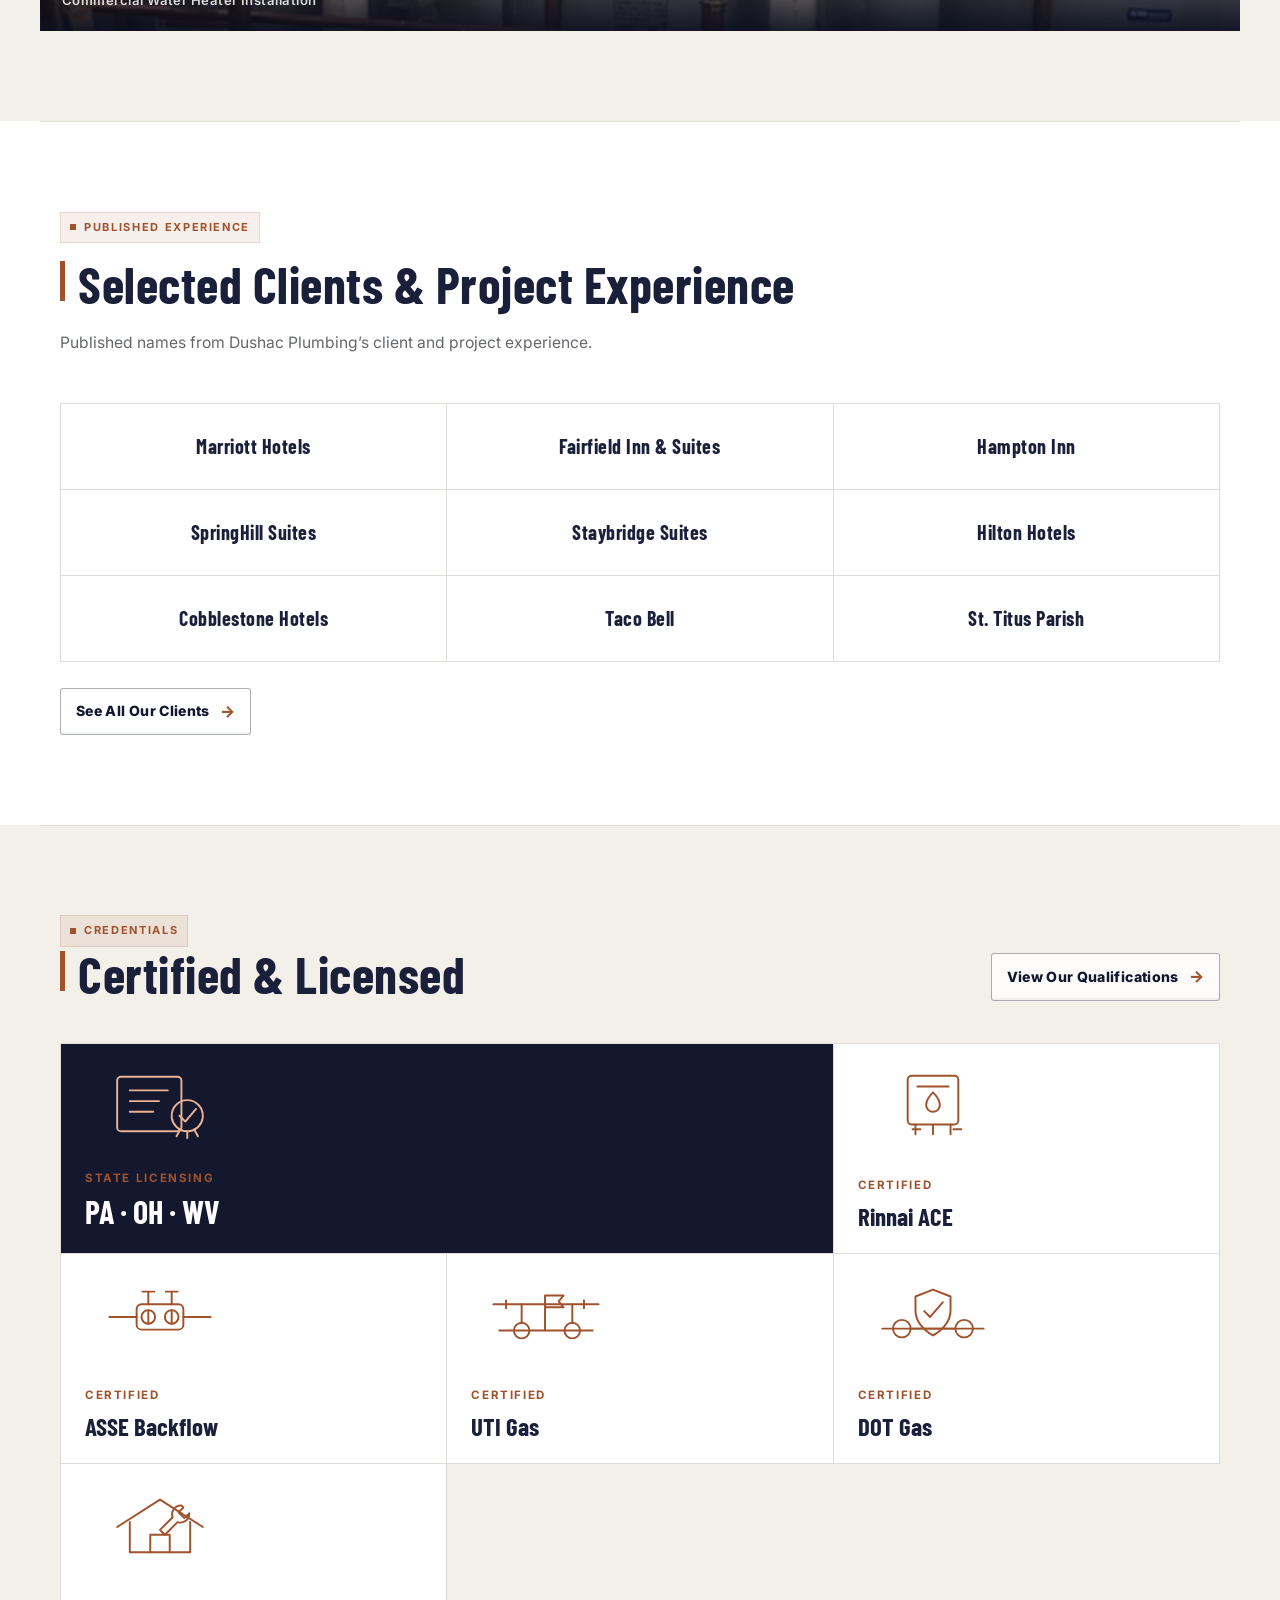
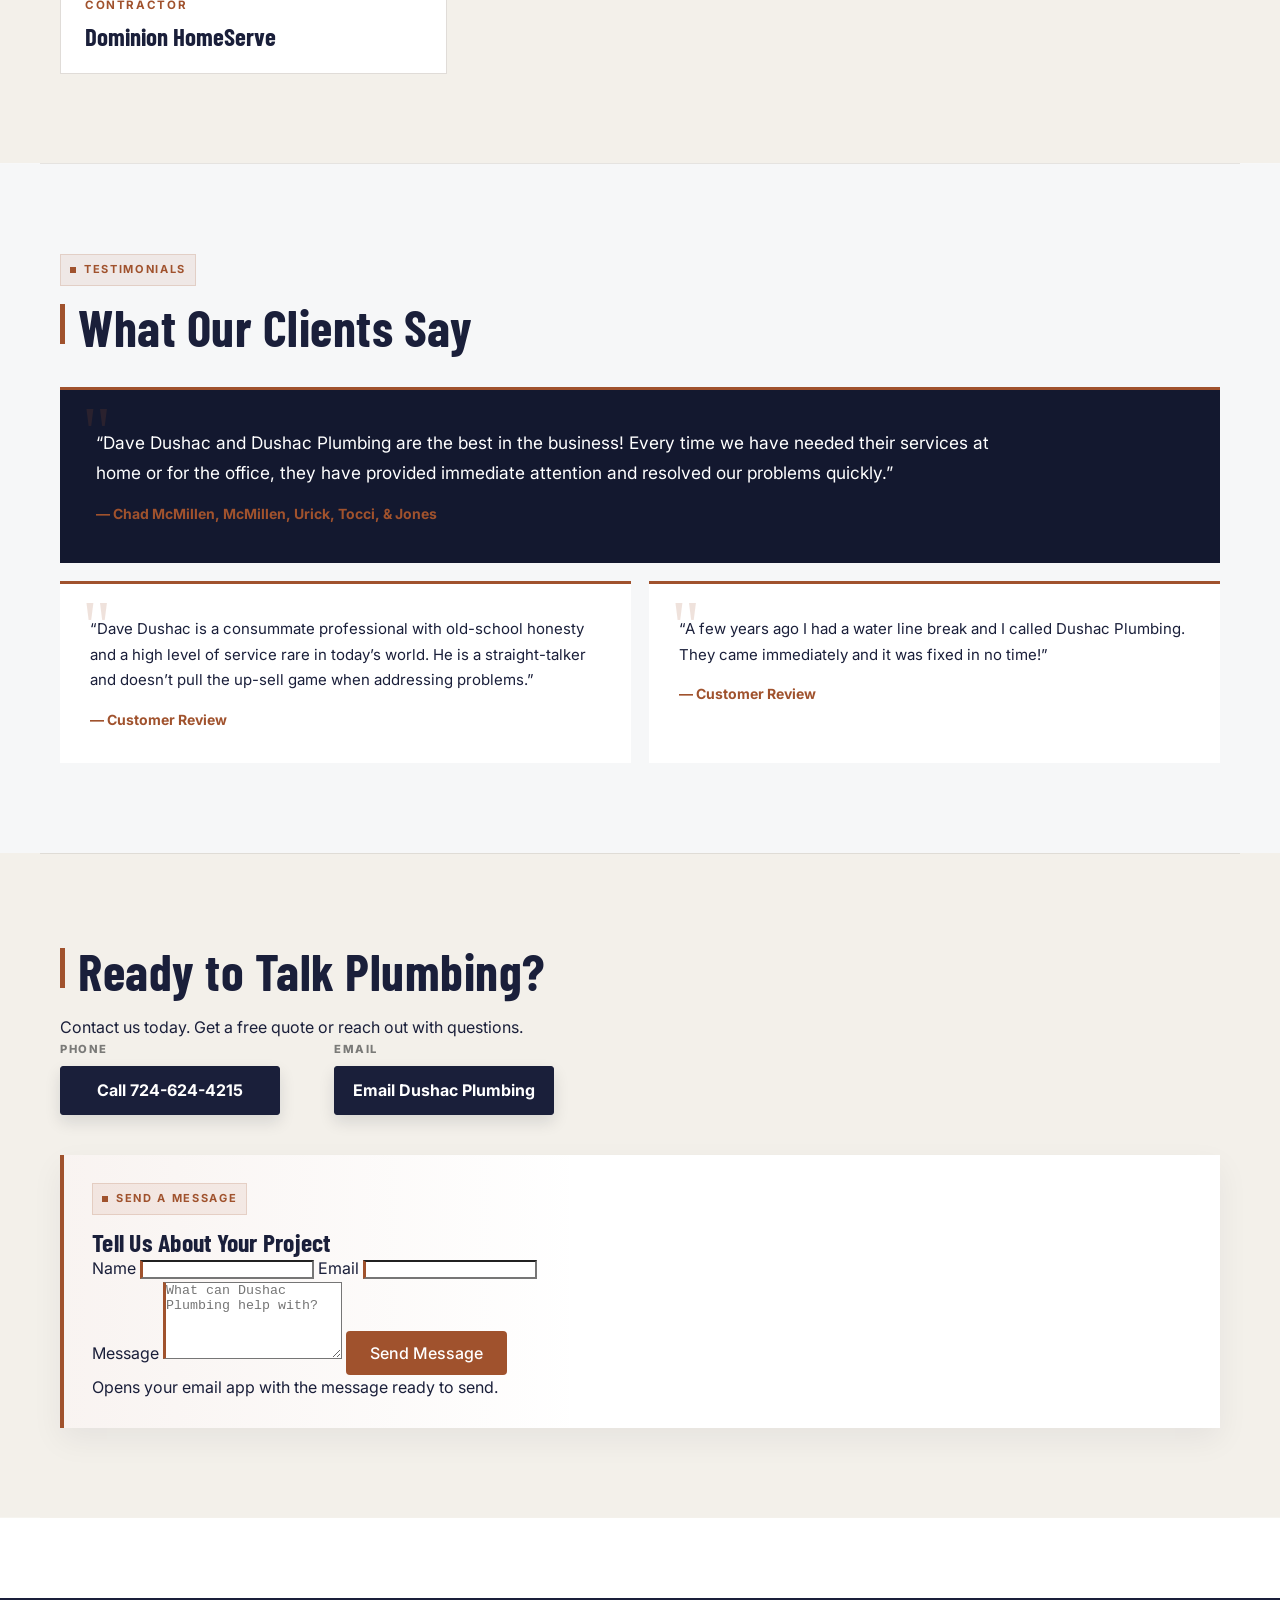
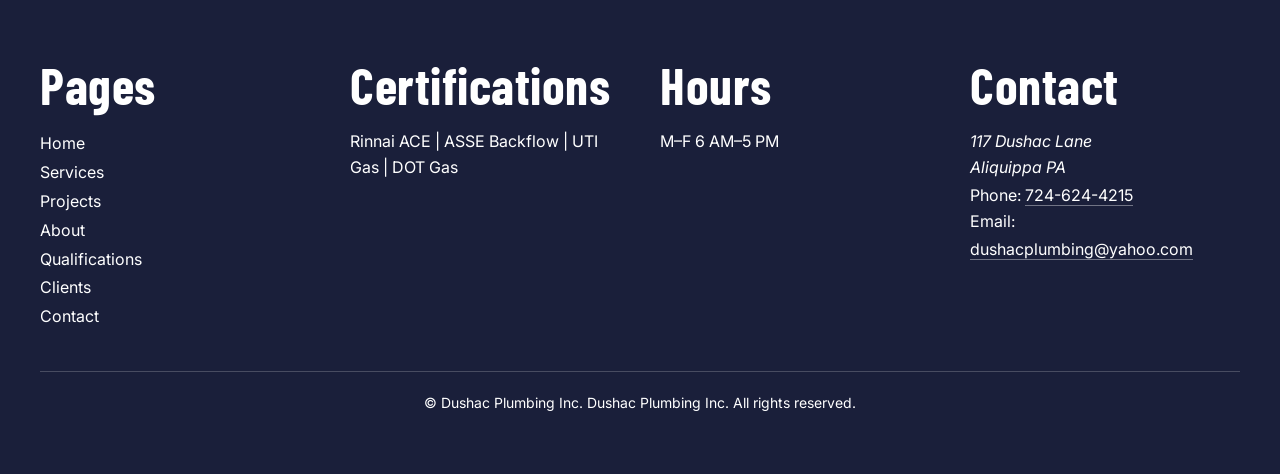
==== commit 4f4f1ba4: "Add working message composer to homepage" ====
--- a/docs/index.html
+++ b/docs/index.html
@@ -256,9 +256,27 @@
         <li><span class="contact-method-label">Email</span><a class="btn btn-copper contact-action" href="mailto:dushacplumbing@yahoo.com">Email Dushac Plumbing</a></li>
       </ul>
 
-      <div class="contact-cta-block">
-        <h3>Request a Quote</h3>
-        <p class="form-note">Online quote requests can be enabled at launch.</p>
+      <div class="contact-cta-block message-panel">
+        <p class="section-kicker">Send a Message</p>
+        <h3>Tell Us About Your Project</h3>
+        <form class="message-form" id="home-message-form" data-recipient="dushacplumbing@yahoo.com">
+          <div class="message-form-row">
+            <label>
+              <span>Name</span>
+              <input type="text" name="name" autocomplete="name" required>
+            </label>
+            <label>
+              <span>Email</span>
+              <input type="email" name="email" autocomplete="email" required>
+            </label>
+          </div>
+          <label>
+            <span>Message</span>
+            <textarea name="message" rows="5" required placeholder="What can Dushac Plumbing help with?"></textarea>
+          </label>
+          <button class="btn btn-copper" type="submit">Send Message</button>
+          <p class="message-form-note">Opens your email app with the message ready to send.</p>
+        </form>
       </div>
     </section>
   </main>
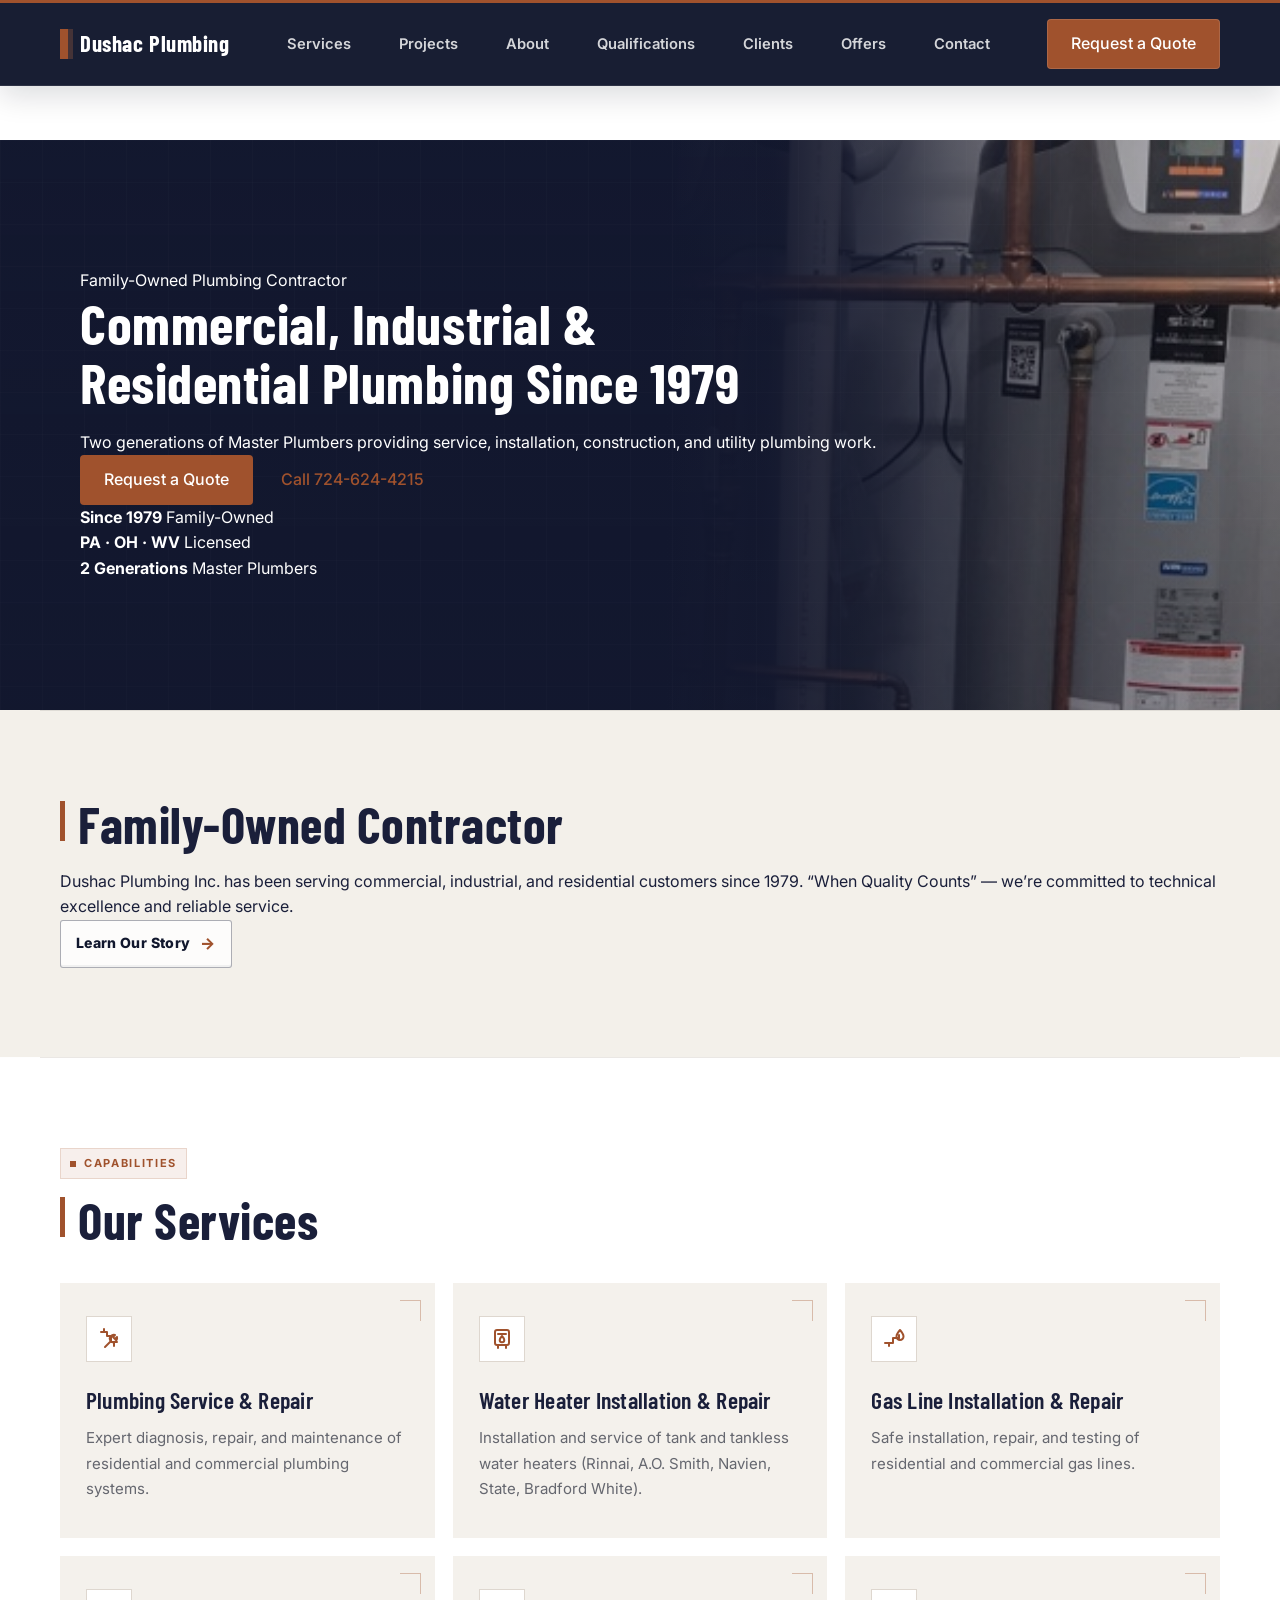
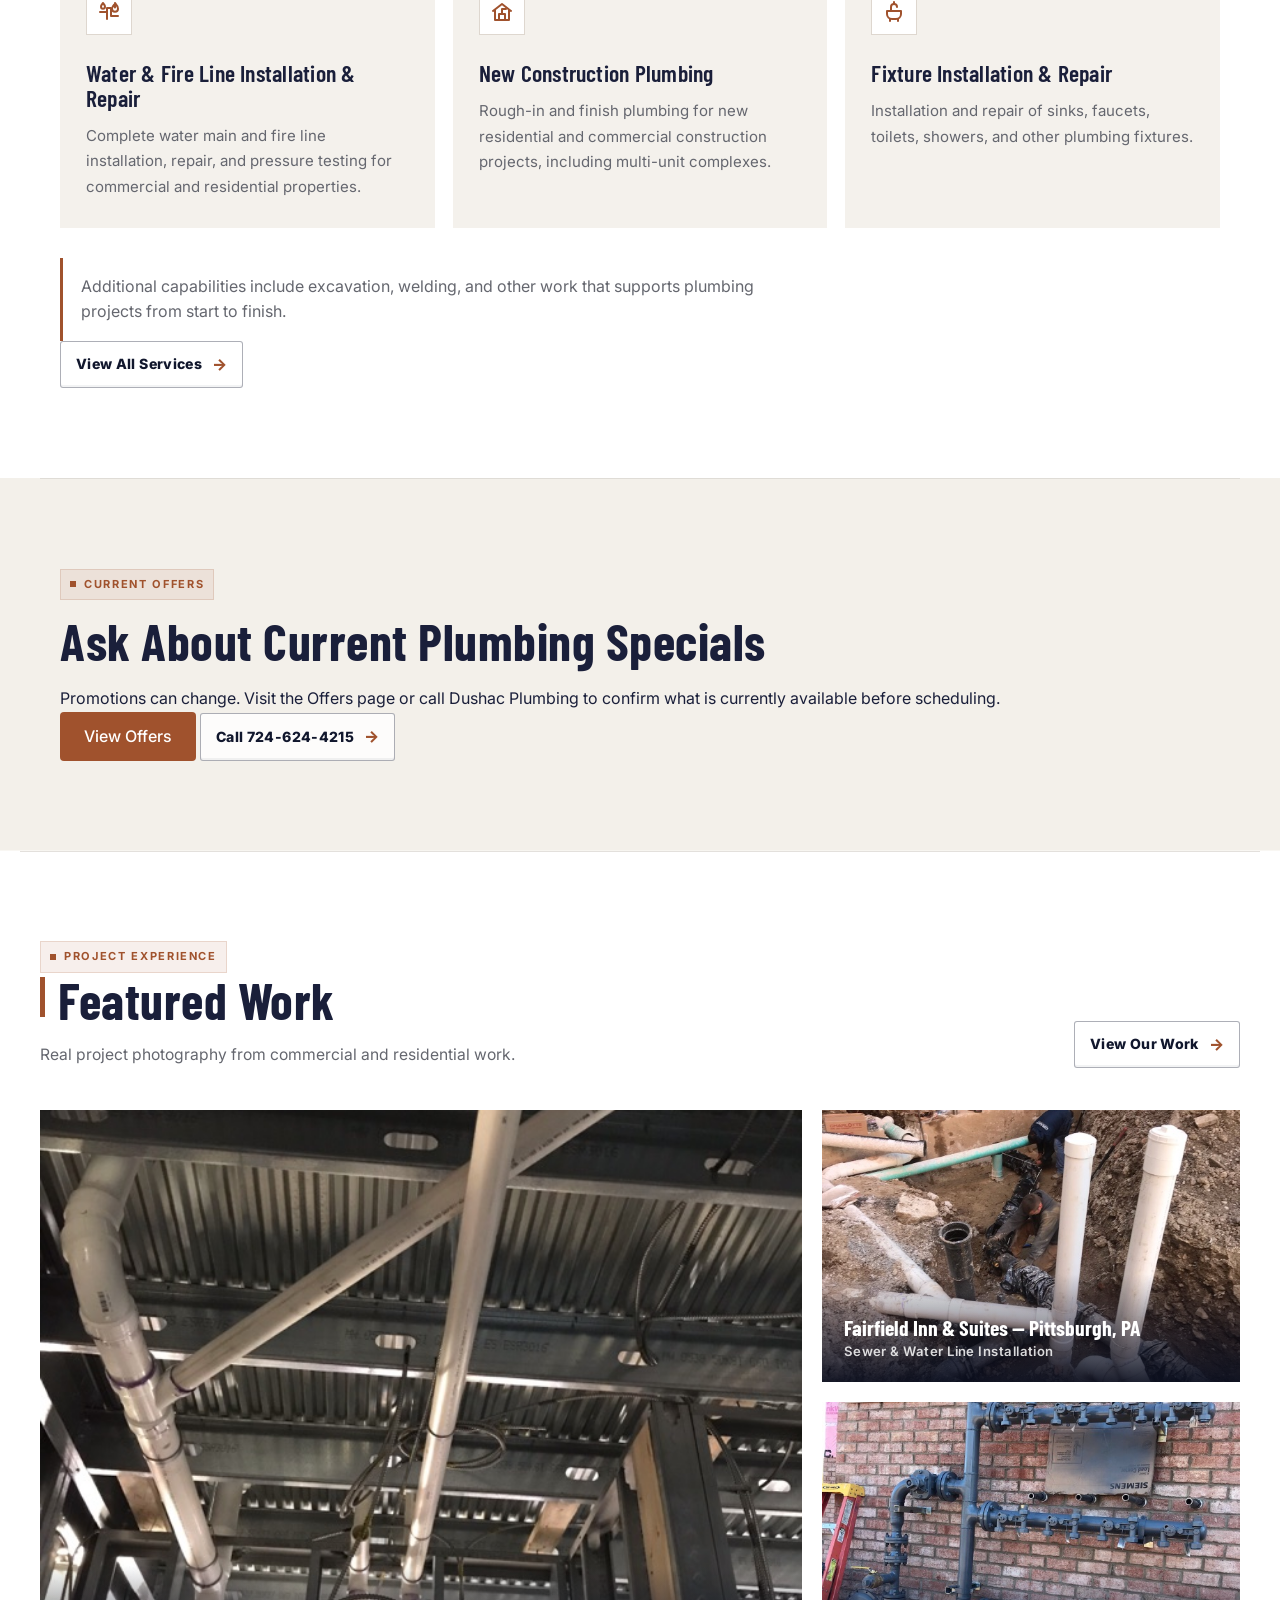
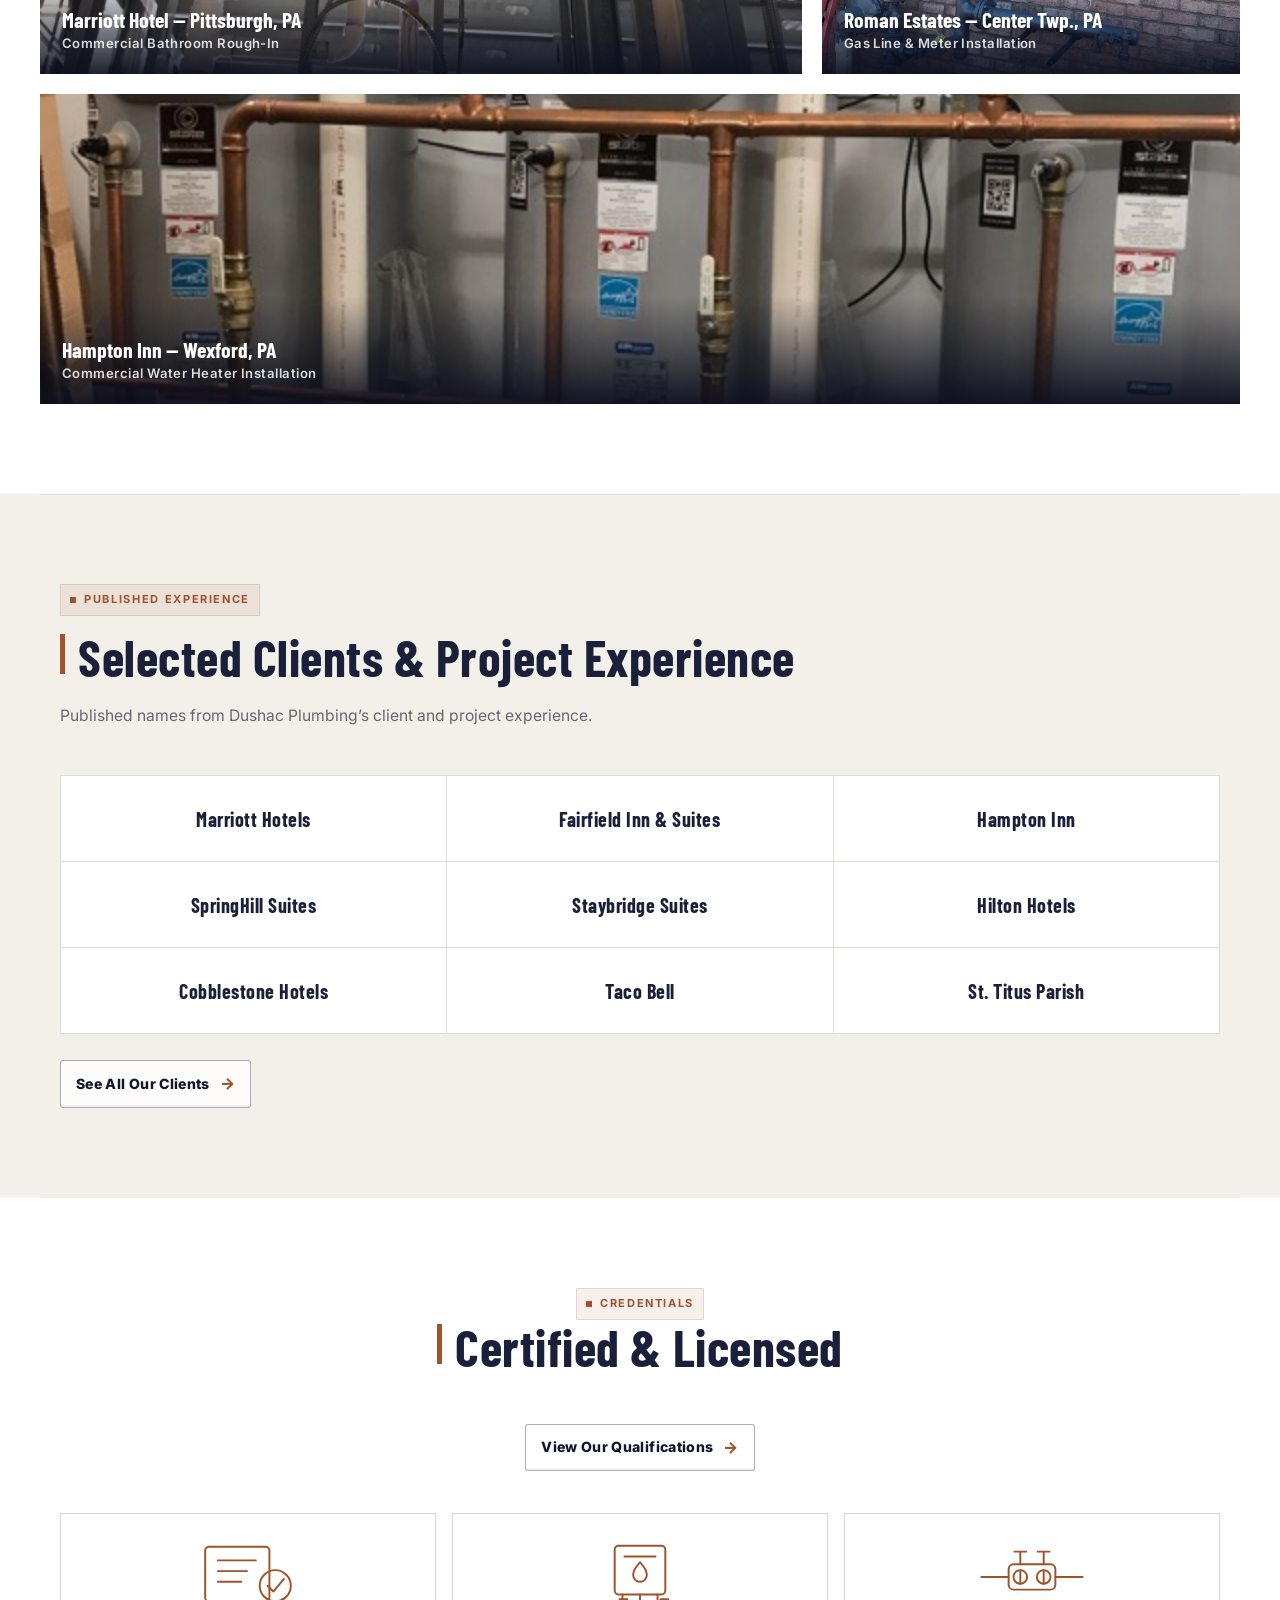
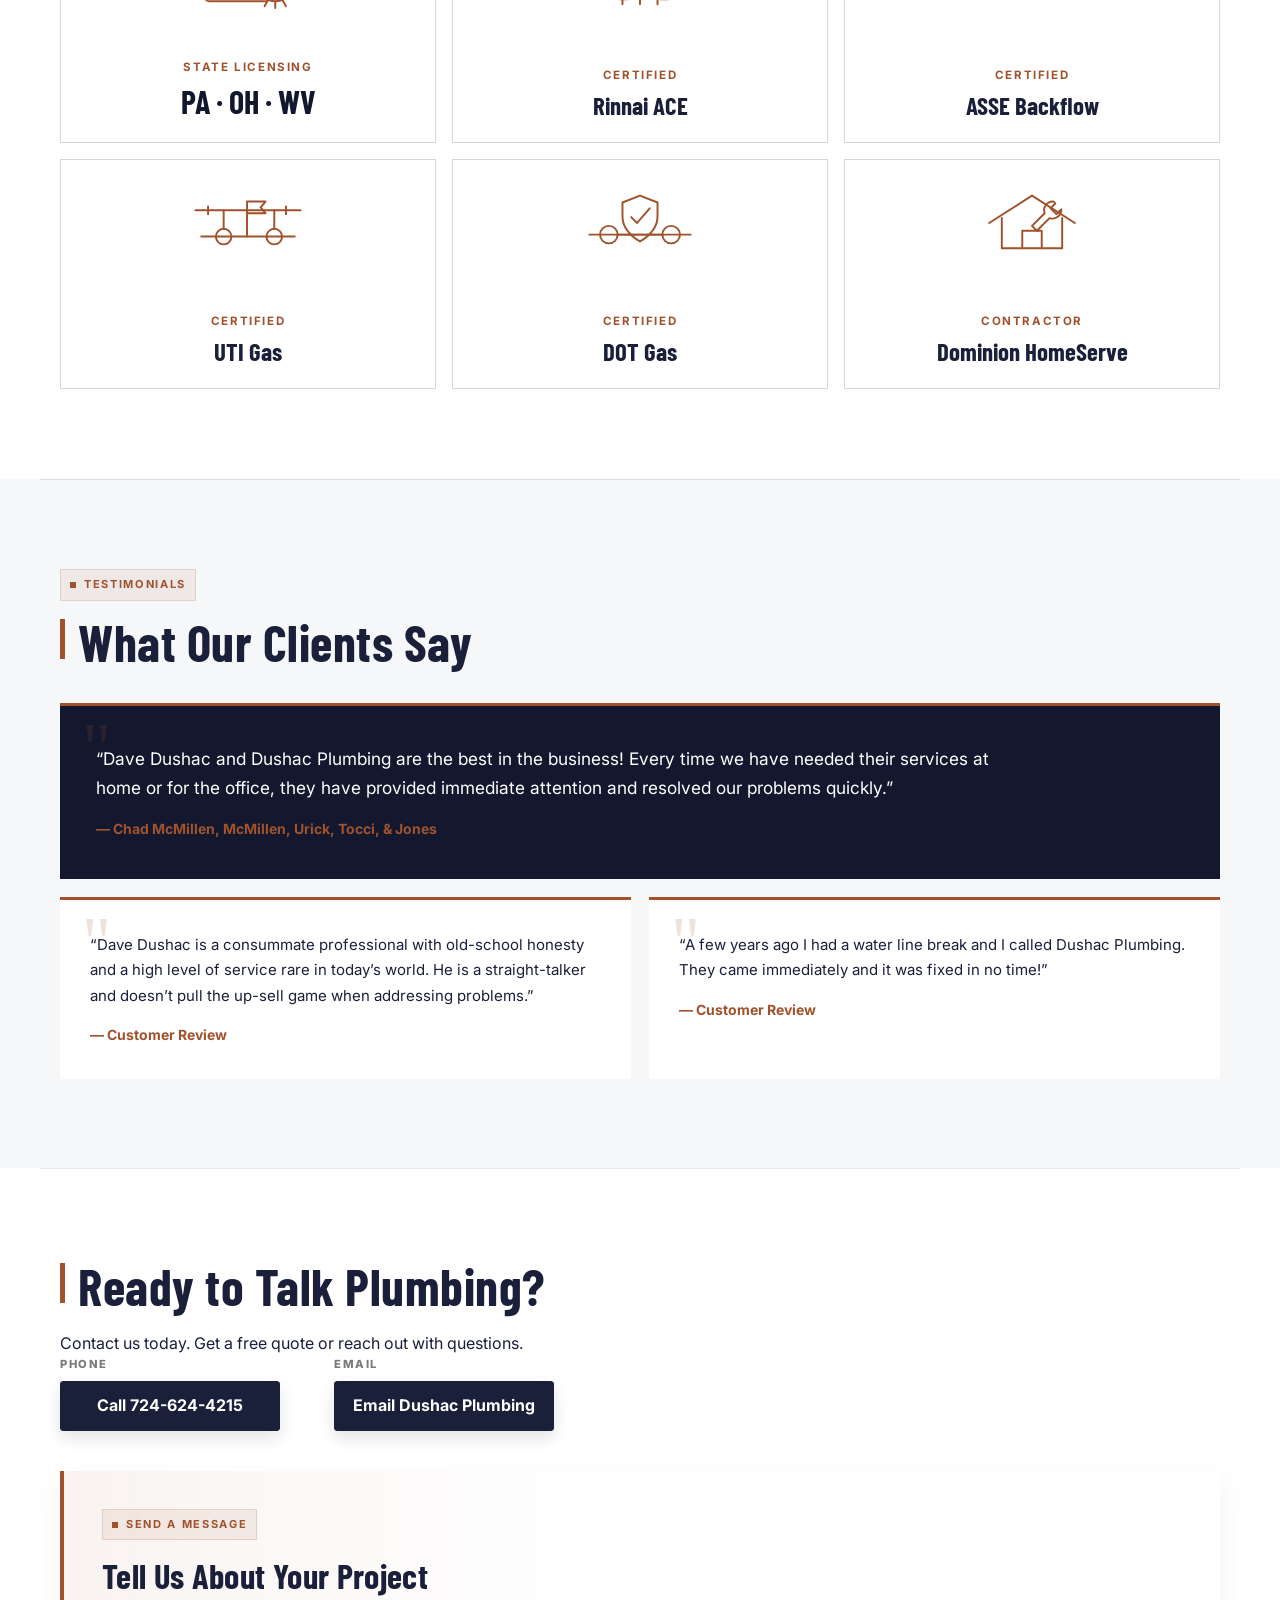
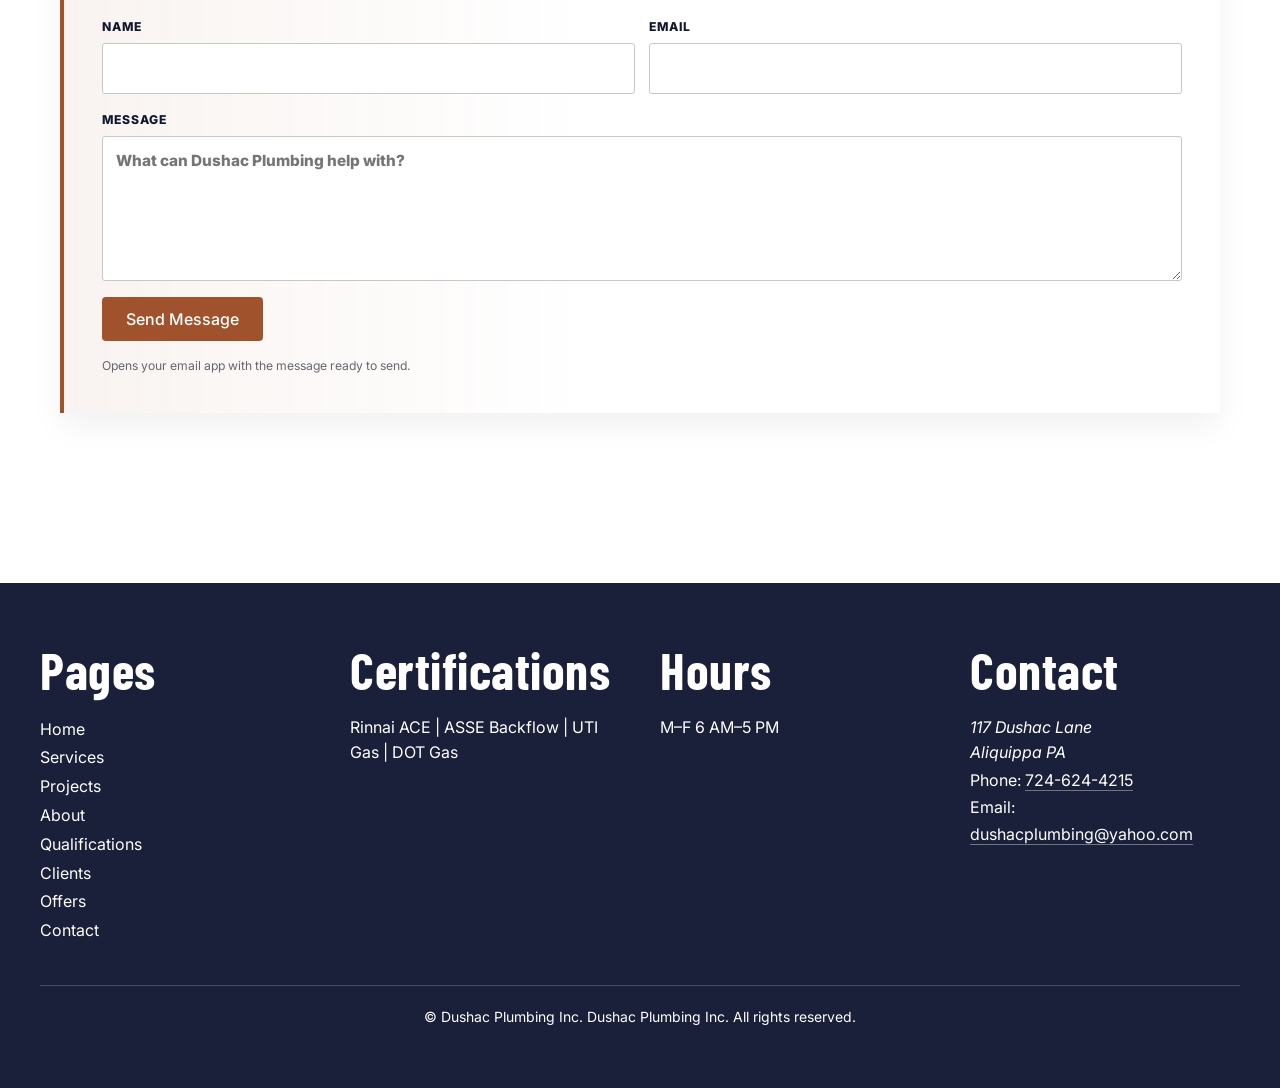
==== commit 3613fc1b: "Refresh homepage theme and add offers teaser" ====
--- a/docs/index.html
+++ b/docs/index.html
@@ -26,6 +26,7 @@
           <li><a href="about.html">About</a></li>
           <li><a href="qualifications.html">Qualifications</a></li>
           <li><a href="clients.html">Clients</a></li>
+                    <li><a href="offers.html">Offers</a></li>
           <li><a href="contact.html">Contact</a></li>
         </ul>
       </nav>
@@ -36,9 +37,29 @@
 
   <main id="main-content">
     <section id="hero" class="section section-hero" aria-labelledby="hero-title">
-      <h1 id="hero-title">Commercial, Industrial &amp; Residential Plumbing Since 1979</h1>
-      <p class="hero-subtitle"><span>Licensed</span> PA, OH &amp; WV</p>
-      <a class="btn btn-copper" href="#contact-cta">Request a Quote</a>
+      <div class="hero-content">
+        <p class="hero-eyebrow">Family-Owned Plumbing Contractor</p>
+        <h1 id="hero-title">Commercial, Industrial &amp; Residential Plumbing Since 1979</h1>
+        <p class="hero-lede">Two generations of Master Plumbers providing service, installation, construction, and utility plumbing work.</p>
+        <div class="hero-actions">
+          <a class="btn btn-copper" href="#contact-cta">Request a Quote</a>
+          <a class="btn btn-hero-secondary" href="tel:+17246244215">Call 724-624-4215</a>
+        </div>
+        <div class="hero-proof-grid" aria-label="Dushac Plumbing highlights">
+          <div class="hero-proof-card">
+            <strong>Since 1979</strong>
+            <span>Family-Owned</span>
+          </div>
+          <div class="hero-proof-card">
+            <strong>PA · OH · WV</strong>
+            <span>Licensed</span>
+          </div>
+          <div class="hero-proof-card">
+            <strong>2 Generations</strong>
+            <span>Master Plumbers</span>
+          </div>
+        </div>
+      </div>
     </section>
 
 <section id="company-overview" class="section section-overview" aria-labelledby="company-overview-title">
@@ -116,6 +137,18 @@
       </div>
       <p class="section-note">Additional capabilities include excavation, welding, and other work that supports plumbing projects from start to finish.</p>
       <p><a class="btn btn-outline" href="services.html">View All Services</a></p>
+    </section>
+
+    <section id="offers-preview" class="section section-offers-preview" aria-labelledby="offers-preview-title">
+      <div class="offers-preview-copy">
+        <p class="section-kicker">Current Offers</p>
+        <h2 id="offers-preview-title">Ask About Current Plumbing Specials</h2>
+        <p>Promotions can change. Visit the Offers page or call Dushac Plumbing to confirm what is currently available before scheduling.</p>
+      </div>
+      <div class="offers-preview-actions">
+        <a class="btn btn-copper" href="offers.html">View Offers</a>
+        <a class="btn btn-outline" href="tel:+17246244215">Call 724-624-4215</a>
+      </div>
     </section>
 
     <section id="featured-projects" class="section section-projects" aria-labelledby="featured-projects-title">
@@ -292,6 +325,7 @@
           <li><a href="about.html">About</a></li>
           <li><a href="qualifications.html">Qualifications</a></li>
           <li><a href="clients.html">Clients</a></li>
+                    <li><a href="offers.html">Offers</a></li>
           <li><a href="contact.html">Contact</a></li>
         </ul>
       </section>
--- a/docs/styles.css
+++ b/docs/styles.css
@@ -2434,7 +2434,7 @@
   width: 100%;
   height: 100%;
   border: 0;
-  background-image: url('images/projects/marriott-pittsburgh-bathroom-rough-in.jpg');
+  background-image: url('images/projects/hampton-wexford-water-heater.jpg');
   background-size: cover;
   background-position: 68% 47%;
   background-repeat: no-repeat;
@@ -2593,7 +2593,7 @@
       rgba(19,24,47,.48) 80%,
       rgba(19,24,47,.20) 100%
     ),
-    url('images/projects/marriott-pittsburgh-bathroom-rough-in.jpg') 68% 47% / cover no-repeat;
+    url('images/projects/hampton-wexford-water-heater.jpg') 68% 47% / cover no-repeat;
 }
 
 .section-hero::before {
@@ -2632,7 +2632,7 @@
         rgba(19,24,47,.58) 88%,
         rgba(19,24,47,.30) 100%
       ),
-      url('images/projects/marriott-pittsburgh-bathroom-rough-in.jpg') 72% center / cover no-repeat;
+      url('images/projects/hampton-wexford-water-heater.jpg') 72% center / cover no-repeat;
   }
 }
 
@@ -2647,6 +2647,413 @@
         rgba(19,24,47,.65) 92%,
         rgba(19,24,47,.42) 100%
       ),
-      url('images/projects/marriott-pittsburgh-bathroom-rough-in.jpg') 76% center / cover no-repeat;
-  }
-}
+      url('images/projects/hampton-wexford-water-heater.jpg') 76% center / cover no-repeat;
+  }
+}
+
+
+/* ========================================================================
+   Visual/content refinement pass 4 — Hampton hero, About imagery,
+   project showcase, centered qualifications, working message composer
+   ======================================================================== */
+
+/* Hampton Inn hero photography */
+.section-hero {
+  background:
+    linear-gradient(
+      90deg,
+      rgba(19,24,47,1) 0%,
+      rgba(19,24,47,1) 52%,
+      rgba(19,24,47,.96) 60%,
+      rgba(19,24,47,.78) 70%,
+      rgba(19,24,47,.48) 80%,
+      rgba(19,24,47,.20) 100%
+    ),
+    url('images/projects/hampton-wexford-water-heater.jpg') 71% 48% / cover no-repeat;
+}
+
+/* About page gets real project photography instead of text-only bands. */
+.about-story-section {
+  display: grid;
+  grid-template-columns: minmax(0, .9fr) minmax(420px, 1.1fr);
+  gap: clamp(38px, 6vw, 76px);
+  align-items: center;
+}
+
+.about-story-copy p:not(.section-kicker) {
+  max-width: 640px;
+  color: var(--ink-muted);
+  line-height: 1.78;
+}
+
+.about-story-photo,
+.about-quality-photo {
+  margin: 0;
+  position: relative;
+}
+
+.about-story-photo::before,
+.about-quality-photo::before {
+  content: '';
+  position: absolute;
+  width: 34%;
+  height: 30%;
+  right: -12px;
+  bottom: 24px;
+  border-right: 6px solid var(--accent-copper);
+  border-bottom: 6px solid var(--accent-copper);
+  pointer-events: none;
+}
+
+.about-story-photo img {
+  width: 100%;
+  height: 500px;
+  object-fit: cover;
+  display: block;
+}
+
+.about-story-photo figcaption,
+.about-quality-photo figcaption {
+  margin-top: 12px;
+  color: var(--ink-muted);
+  font-size: .78rem;
+  font-weight: 600;
+  letter-spacing: .02em;
+}
+
+.about-quality-layout {
+  display: grid;
+  grid-template-columns: minmax(360px, .9fr) minmax(0, 1.1fr);
+  gap: clamp(38px, 6vw, 72px);
+  align-items: center;
+}
+
+.about-quality-photo img {
+  width: 100%;
+  height: 420px;
+  object-fit: cover;
+  display: block;
+}
+
+.about-quality-content {
+  min-width: 0;
+}
+
+.about-quality-content > div {
+  display: grid;
+  gap: 26px;
+}
+
+/* Projects Behind the Names: broader editorial collage with less cramped tiles. */
+.client-project-grid {
+  display: grid;
+  grid-template-columns: repeat(12, minmax(0, 1fr));
+  grid-template-rows: 300px 300px 270px;
+  gap: 18px;
+}
+
+.client-project-marriott {
+  grid-column: 1 / 8;
+  grid-row: 1 / 3;
+}
+
+.client-project-fairfield {
+  grid-column: 8 / 13;
+  grid-row: 1;
+}
+
+.client-project-taco {
+  grid-column: 8 / 11;
+  grid-row: 2;
+}
+
+.client-project-titus {
+  grid-column: 11 / 13;
+  grid-row: 2;
+}
+
+.client-project-springhill {
+  grid-column: 1 / 13;
+  grid-row: 3;
+}
+
+.client-project-copy {
+  padding: 68px 24px 22px;
+}
+
+.client-project-marriott .client-project-copy h3,
+.client-project-springhill .client-project-copy h3 {
+  font-size: clamp(1.8rem, 3vw, 2.45rem);
+}
+
+.client-project-marriott img {
+  object-position: center 44%;
+}
+
+.client-project-springhill img {
+  object-position: center 44%;
+}
+
+/* Center and regularize qualification/certification presentation. */
+#qualifications-preview .section-heading-row {
+  display: grid;
+  grid-template-columns: 1fr;
+  justify-items: center;
+  text-align: center;
+}
+
+#qualifications-preview .section-heading-row > div {
+  display: grid;
+  justify-items: center;
+}
+
+#qualifications-preview .section-heading-link {
+  margin-top: 22px;
+}
+
+#qualifications-preview .qualification-grid {
+  grid-template-columns: repeat(3, minmax(0, 1fr));
+  border: 0;
+  gap: 16px;
+}
+
+#qualifications-preview .qualification-card,
+#qualifications-preview .qualification-card-wide {
+  grid-column: auto;
+  min-height: 230px;
+  align-items: center;
+  justify-content: flex-end;
+  text-align: center;
+  border: 1px solid var(--line-soft);
+  background: #fff;
+}
+
+#qualifications-preview .qualification-card-wide {
+  color: var(--navy-ink);
+}
+
+#qualifications-preview .qualification-card-wide .qualification-mini-visual {
+  color: var(--accent-copper);
+}
+
+#qualifications-preview .qualification-mini-visual {
+  display: flex;
+  justify-content: center;
+  align-items: center;
+}
+
+.qualification-gallery-section .section-heading-stack {
+  max-width: 760px;
+  margin-left: auto;
+  margin-right: auto;
+  text-align: center;
+  display: grid;
+  justify-items: center;
+}
+
+.qualification-gallery-section .qualification-picture-grid {
+  grid-template-columns: repeat(3, minmax(0, 1fr));
+  gap: 18px;
+}
+
+.qualification-gallery-section .qualification-picture-card,
+.qualification-gallery-section .qualification-picture-feature {
+  grid-column: auto;
+  grid-template-columns: 1fr;
+  min-height: 420px;
+  text-align: center;
+}
+
+.qualification-gallery-section .qualification-picture {
+  min-height: 190px;
+  border-right: 0;
+  border-bottom: 1px solid var(--line-soft);
+}
+
+.qualification-gallery-section .qualification-picture-copy {
+  align-items: center;
+  justify-content: flex-start;
+  padding: 28px 24px 32px;
+}
+
+.qualification-gallery-section .qualification-picture-copy p {
+  max-width: 300px;
+}
+
+.qualification-experience {
+  max-width: 920px;
+  margin-left: auto;
+  margin-right: auto;
+}
+
+/* Working client-side message composer. */
+.message-panel {
+  padding: clamp(26px, 4vw, 38px);
+}
+
+.message-panel h3 {
+  margin: 4px 0 22px;
+  font-size: clamp(1.65rem, 3vw, 2.15rem);
+}
+
+.message-form {
+  display: grid;
+  gap: 16px;
+}
+
+.message-form-row {
+  display: grid;
+  grid-template-columns: repeat(2, minmax(0, 1fr));
+  gap: 14px;
+}
+
+.message-form label {
+  display: grid;
+  gap: 7px;
+  color: var(--navy-ink);
+  font-size: .76rem;
+  font-weight: 800;
+  letter-spacing: .08em;
+  text-transform: uppercase;
+}
+
+.message-form input,
+.message-form textarea {
+  width: 100%;
+  border: 1px solid #c9c7c2;
+  border-radius: 3px;
+  background: #fff;
+  color: var(--navy-ink);
+  font: inherit;
+  font-size: .96rem;
+  letter-spacing: 0;
+  text-transform: none;
+  padding: 12px 13px;
+}
+
+.message-form textarea {
+  min-height: 132px;
+  resize: vertical;
+  line-height: 1.55;
+}
+
+.message-form input:focus,
+.message-form textarea:focus {
+  outline: 3px solid rgba(183,104,66,.18);
+  border-color: var(--accent-copper);
+}
+
+.message-form .btn {
+  justify-self: start;
+}
+
+.message-form-note {
+  margin: 0;
+  color: var(--ink-muted);
+  font-size: .76rem;
+  line-height: 1.5;
+}
+
+.message-form-status {
+  margin: 0;
+  color: var(--accent-copper);
+  font-weight: 700;
+}
+
+@media (max-width: 980px) {
+  .about-story-section,
+  .about-quality-layout {
+    grid-template-columns: 1fr;
+  }
+
+  .about-story-photo img,
+  .about-quality-photo img {
+    height: 400px;
+  }
+
+  .qualification-gallery-section .qualification-picture-grid {
+    grid-template-columns: repeat(2, minmax(0, 1fr));
+  }
+
+  .client-project-grid {
+    grid-template-columns: repeat(2, minmax(0, 1fr));
+    grid-template-rows: 390px 270px 270px;
+  }
+
+  .client-project-marriott {
+    grid-column: 1 / 3;
+    grid-row: 1;
+  }
+
+  .client-project-fairfield {
+    grid-column: 1;
+    grid-row: 2;
+  }
+
+  .client-project-taco {
+    grid-column: 2;
+    grid-row: 2;
+  }
+
+  .client-project-titus {
+    grid-column: 1;
+    grid-row: 3;
+  }
+
+  .client-project-springhill {
+    grid-column: 2;
+    grid-row: 3;
+  }
+}
+
+@media (max-width: 700px) {
+  .section-hero {
+    background:
+      linear-gradient(
+        90deg,
+        rgba(19,24,47,1) 0%,
+        rgba(19,24,47,1) 74%,
+        rgba(19,24,47,.90) 84%,
+        rgba(19,24,47,.62) 93%,
+        rgba(19,24,47,.42) 100%
+      ),
+      url('images/projects/hampton-wexford-water-heater.jpg') 76% center / cover no-repeat;
+  }
+
+  .about-story-photo img,
+  .about-quality-photo img {
+    height: 330px;
+  }
+
+  .client-project-grid {
+    grid-template-columns: 1fr;
+    grid-template-rows: none;
+  }
+
+  .client-project-marriott,
+  .client-project-fairfield,
+  .client-project-taco,
+  .client-project-titus,
+  .client-project-springhill {
+    grid-column: 1;
+    grid-row: auto;
+    height: 300px;
+  }
+
+  .client-project-marriott {
+    height: 390px;
+  }
+
+  #qualifications-preview .qualification-grid,
+  .qualification-gallery-section .qualification-picture-grid {
+    grid-template-columns: 1fr;
+  }
+
+  .message-form-row {
+    grid-template-columns: 1fr;
+  }
+
+  .message-form .btn {
+    width: 100%;
+  }
+}
